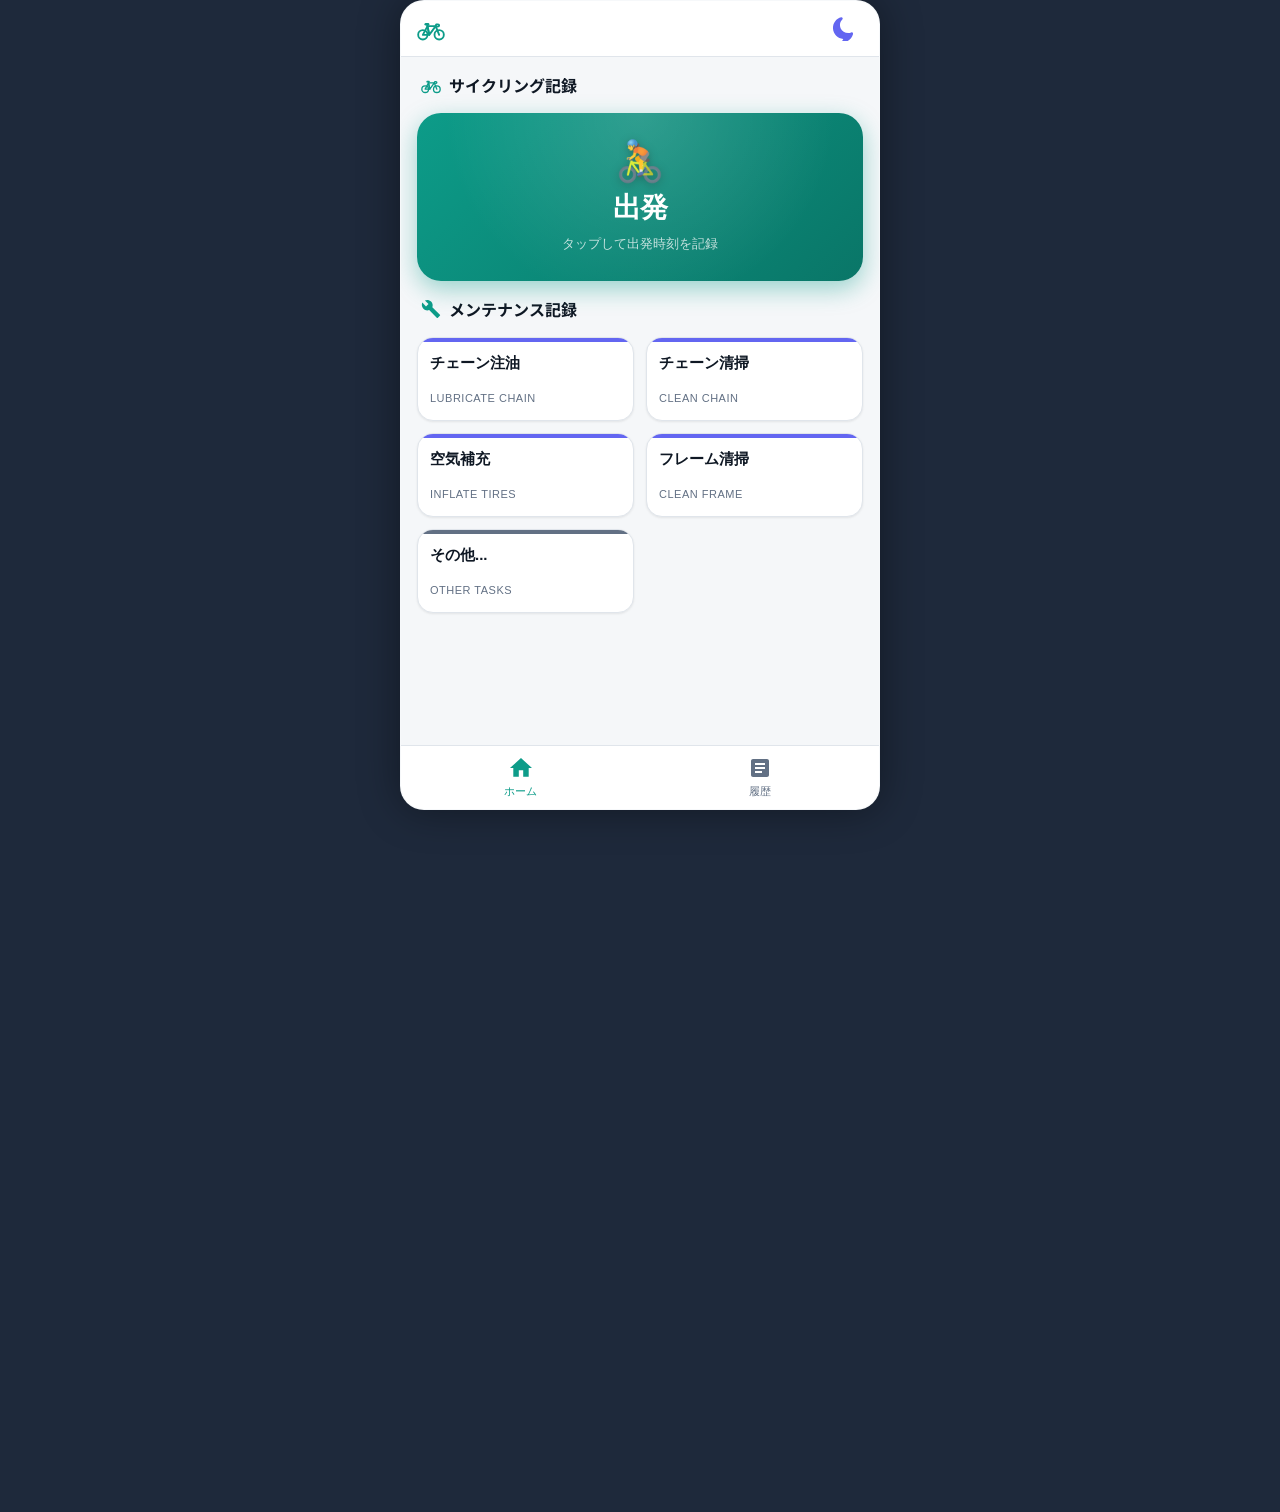
==== index.html @ c13eea79 "Add files via upload" ====
<!DOCTYPE html>
<html lang="ja">
<head>
  <meta charset="UTF-8">
  <meta name="viewport" content="width=device-width, initial-scale=1.0, maximum-scale=1.0, user-scalable=no, viewport-fit=cover">
  <title>CycleNote - 簡単自転車記録</title>
  
  <!-- SEO & PWA Meta Tags -->
  <meta name="description" content="3タップ以内で記録できるシンプルな自転車サイクリング＆メンテナンスログ">
  <meta name="theme-color" content="#0d9488">
  <meta name="apple-mobile-web-app-capable" content="yes">
  <meta name="apple-mobile-web-app-status-bar-style" content="default">
  <meta name="apple-mobile-web-app-title" content="CycleNote">
  
  <!-- Web App Manifest -->
  
  <link rel="apple-touch-icon" href="./icons/icon-192.png">
  
  <!-- Google Fonts: Outfit and Noto Sans JP -->
  <link rel="preconnect" href="https://fonts.googleapis.com">
  <link rel="preconnect" href="https://fonts.gstatic.com" crossorigin>
  <link href="https://fonts.googleapis.com/css2?family=Noto+Sans+JP:wght@400;500;700&family=Outfit:wght@400;600;700&display=swap" rel="stylesheet">
  
  <style>
/* CycleNote Design System - Material Design 3 Style Sheet */

/* ==================== GLOBAL VARIABLES & THEMES ==================== */
:root {
  /* Fonts */
  --font-family-sans: 'Outfit', 'Noto Sans JP', -apple-system, BlinkMacSystemFont, "Segoe UI", Roboto, Helvetica, Arial, sans-serif;
  
  /* Shared tokens */
  --border-radius-sm: 8px;
  --border-radius-md: 16px;
  --border-radius-lg: 24px;
  --border-radius-xl: 32px;
  --transition-fast: 0.15s cubic-bezier(0.4, 0, 0.2, 1);
  --transition-normal: 0.3s cubic-bezier(0.4, 0, 0.2, 1);
  --max-width: 480px;

  /* HSL Color Palette - Light Mode Default */
  --hue-teal: 172;
  --hue-neutral: 215;

  --bg-primary-hsl: var(--hue-neutral), 25%, 97%;
  --bg-secondary-hsl: var(--hue-neutral), 0%, 100%;
  --bg-card-hsl: var(--hue-neutral), 20%, 93%;
  
  --primary-hsl: var(--hue-teal), 85%, 33%;
  --primary-hover-hsl: var(--hue-teal), 85%, 28%;
  --primary-container-hsl: var(--hue-teal), 75%, 90%;
  --primary-container-text-hsl: var(--hue-teal), 90%, 18%;

  --text-primary-hsl: var(--hue-neutral), 40%, 10%;
  --text-muted-hsl: var(--hue-neutral), 15%, 45%;
  --border-hsl: var(--hue-neutral), 20%, 90%;
  
  --danger-hsl: 0, 75%, 55%;
  --danger-hover-hsl: 0, 75%, 45%;

  /* Derived Colors */
  --bg-primary: hsl(var(--bg-primary-hsl));
  --bg-secondary: hsl(var(--bg-secondary-hsl));
  --bg-card: hsl(var(--bg-card-hsl));
  --color-primary: hsl(var(--primary-hsl));
  --color-primary-hover: hsl(var(--primary-hover-hsl));
  --color-primary-container: hsl(var(--primary-container-hsl));
  --color-primary-container-text: hsl(var(--primary-container-text-hsl));
  --color-text: hsl(var(--text-primary-hsl));
  --color-text-muted: hsl(var(--text-muted-hsl));
  --color-border: hsl(var(--border-hsl));
  --color-danger: hsl(var(--danger-hsl));
  --color-danger-hover: hsl(var(--danger-hover-hsl));

  --shadow-sm: 0 1px 3px rgba(0,0,0,0.05), 0 1px 2px rgba(0,0,0,0.03);
  --shadow-md: 0 4px 12px rgba(0,0,0,0.06), 0 2px 4px rgba(0,0,0,0.04);
  --shadow-lg: 0 12px 24px -4px rgba(0,0,0,0.08), 0 4px 12px -2px rgba(0,0,0,0.04);
  --shadow-inner: inset 0 2px 4px rgba(0,0,0,0.03);

  /* Tab Height */
  --nav-height: 64px;
  --header-height: 56px;
}

/* Dark Theme Variables */
[data-theme="dark"] {
  --bg-primary-hsl: var(--hue-neutral), 24%, 10%;
  --bg-secondary-hsl: var(--hue-neutral), 22%, 14%;
  --bg-card-hsl: var(--hue-neutral), 20%, 18%;

  --primary-hsl: var(--hue-teal), 80%, 50%;
  --primary-hover-hsl: var(--hue-teal), 80%, 45%;
  --primary-container-hsl: var(--hue-teal), 80%, 15%;
  --primary-container-text-hsl: var(--hue-teal), 80%, 85%;

  --text-primary-hsl: var(--hue-neutral), 20%, 95%;
  --text-muted-hsl: var(--hue-neutral), 12%, 65%;
  --border-hsl: var(--hue-neutral), 18%, 24%;
  
  --danger-hsl: 0, 85%, 65%;
  --danger-hover-hsl: 0, 85%, 55%;

  --shadow-sm: 0 2px 4px rgba(0,0,0,0.2);
  --shadow-md: 0 8px 16px rgba(0,0,0,0.3);
  --shadow-lg: 0 16px 32px rgba(0,0,0,0.4);
}

/* ==================== RESET & BASE STYLE ==================== */
* {
  box-sizing: border-box;
  margin: 0;
  padding: 0;
  -webkit-tap-highlight-color: transparent;
  user-select: none;
}

body {
  font-family: var(--font-family-sans);
  background-color: #000000; /* Backdrop for desktop letterboxing */
  color: var(--color-text);
  overflow: hidden;
  height: 100vh;
  height: -webkit-fill-available;
  display: flex;
  justify-content: center;
  align-items: center;
}

/* App Container (Letterbox wrapper on desktop, full screen on mobile) */
.app-container {
  width: 100%;
  max-width: var(--max-width);
  height: 100vh;
  height: 100dvh;
  background-color: var(--bg-primary);
  display: flex;
  flex-direction: column;
  position: relative;
  box-shadow: 0 0 40px rgba(0,0,0,0.4);
  overflow: hidden;
}

/* ==================== HEADER ==================== */
.app-header {
  height: var(--header-height);
  padding: 0 16px;
  background-color: var(--bg-secondary);
  border-bottom: 1px solid var(--color-border);
  display: flex;
  justify-content: space-between;
  align-items: center;
  z-index: 10;
  position: sticky;
  top: 0;
  flex-shrink: 0;
}

.header-logo {
  display: flex;
  align-items: center;
  gap: 10px;
}

.header-logo-icon {
  color: var(--color-primary);
}

.header-title {
  font-size: 20px;
  font-weight: 700;
  letter-spacing: -0.5px;
  background: linear-gradient(135deg, var(--color-primary), hsl(var(--primary-hsl), 100%, 70%));
  -webkit-background-clip: text;
  -webkit-text-fill-color: transparent;
}

.header-action-btn {
  background: none;
  border: none;
  color: var(--color-text);
  width: 40px;
  height: 40px;
  border-radius: 50%;
  display: flex;
  align-items: center;
  justify-content: center;
  cursor: pointer;
  transition: var(--transition-fast);
}

.header-action-btn:hover {
  background-color: var(--color-border);
}

.header-action-btn:active {
  transform: scale(0.95);
}

/* Show/Hide Theme Icons depending on current dataset theme */
[data-theme="dark"] .moon-icon { display: none; }
[data-theme="light"] .sun-icon { display: none; }
[data-theme="dark"] .sun-icon { display: block; color: #fbbf24; }
[data-theme="light"] .moon-icon { display: block; color: #6366f1; }

/* ==================== MAIN CONTENT ==================== */
.app-main {
  flex: none;
  height: calc(100% - var(--header-height) - var(--nav-height));
  min-height: 0;
  overflow-y: scroll;
  -webkit-overflow-scrolling: touch;
  overscroll-behavior: contain;
  position: relative;
  padding-bottom: 24px;
}

/* Views switching */
.view {
  display: none;
  opacity: 0;
  transition: opacity var(--transition-normal);
  padding: 16px;
}

.view.active {
  display: block;
  opacity: 1;
}

/* Section block spacing */
.section-container {
  margin-bottom: 16px;
}

.mt-section {
  margin-top: 8px;
}

.section-title {
  font-size: 16px;
  font-weight: 700;
  margin-bottom: 16px;
  color: var(--color-text);
  display: flex;
  align-items: center;
  gap: 8px;
  padding-left: 4px;
}

.sec-icon {
  color: var(--color-primary);
}

/* ==================== DEPARTURE BUTTON ==================== */
.departure-btn {
  width: 100%;
  background: linear-gradient(135deg, hsl(var(--primary-hsl)) 0%, hsl(172, 85%, 25%) 100%);
  border: none;
  border-radius: var(--border-radius-lg);
  padding: 28px 24px;
  display: flex;
  flex-direction: column;
  align-items: center;
  justify-content: center;
  gap: 8px;
  cursor: pointer;
  transition: var(--transition-normal);
  box-shadow: 0 8px 24px hsla(var(--primary-hsl), 0.4);
  position: relative;
  overflow: hidden;
}

.departure-btn::after {
  content: '';
  position: absolute;
  inset: 0;
  background: radial-gradient(circle at 50% 0%, rgba(255,255,255,0.15) 0%, transparent 70%);
  pointer-events: none;
}

.departure-btn:hover {
  transform: translateY(-3px);
  box-shadow: 0 12px 32px hsla(var(--primary-hsl), 0.5);
}

.departure-btn:active {
  transform: translateY(1px) scale(0.98);
  box-shadow: 0 4px 12px hsla(var(--primary-hsl), 0.3);
}

.departure-btn-icon {
  font-size: 40px;
  line-height: 1;
  filter: drop-shadow(0 2px 4px rgba(0,0,0,0.3));
}

.departure-btn-label {
  font-size: 28px;
  font-weight: 700;
  color: #ffffff;
  letter-spacing: -0.5px;
}

.departure-btn-sub {
  font-size: 13px;
  color: rgba(255,255,255,0.75);
  font-weight: 500;
}

/* ==================== RIDE STATUS CARD ==================== */
.ride-status-card {
  background: linear-gradient(135deg, hsl(172, 80%, 18%) 0%, hsl(172, 80%, 12%) 100%);
  border: 1px solid hsl(172, 60%, 30%);
  border-radius: var(--border-radius-lg);
  padding: 20px 24px;
  margin-bottom: 16px;
  text-align: center;
  box-shadow: 0 4px 16px rgba(0,0,0,0.2);
}

[data-theme="light"] .ride-status-card {
  background: linear-gradient(135deg, hsl(172, 75%, 90%) 0%, hsl(172, 85%, 83%) 100%);
  border: 1px solid hsl(172, 60%, 70%);
}

.ride-status-label {
  font-size: 11px;
  font-weight: 700;
  text-transform: uppercase;
  letter-spacing: 1px;
  color: hsl(172, 80%, 65%);
  margin-bottom: 4px;
}

[data-theme="light"] .ride-status-label {
  color: hsl(172, 85%, 25%);
}

.ride-status-time {
  font-size: 42px;
  font-weight: 700;
  color: #ffffff;
  letter-spacing: -1px;
  font-variant-numeric: tabular-nums;
  line-height: 1.1;
}

[data-theme="light"] .ride-status-time {
  color: hsl(172, 85%, 15%);
}

.ride-elapsed {
  font-size: 13px;
  color: hsl(172, 60%, 65%);
  margin-top: 4px;
  font-weight: 500;
}

[data-theme="light"] .ride-elapsed {
  color: hsl(172, 60%, 35%);
}

/* ==================== RIDE ACTION GRID ==================== */
.ride-action-grid {
  display: grid;
  grid-template-columns: 1fr auto;
  gap: 12px;
}

/* 帰宅ボタン */
.return-btn {
  background: linear-gradient(135deg, hsl(172, 80%, 40%) 0%, hsl(172, 80%, 30%) 100%);
  border: none;
  border-radius: var(--border-radius-lg);
  padding: 20px 16px;
  display: flex;
  flex-direction: column;
  align-items: center;
  justify-content: center;
  gap: 6px;
  cursor: pointer;
  transition: var(--transition-normal);
  box-shadow: 0 6px 20px hsla(172, 80%, 40%, 0.4);
  position: relative;
  overflow: hidden;
}

.return-btn::after {
  content: '';
  position: absolute;
  inset: 0;
  background: radial-gradient(circle at 50% 0%, rgba(255,255,255,0.12) 0%, transparent 70%);
  pointer-events: none;
}

.return-btn:hover {
  transform: translateY(-2px);
  box-shadow: 0 10px 28px hsla(172, 80%, 40%, 0.5);
}

.return-btn:active {
  transform: translateY(1px) scale(0.97);
}

.return-btn-icon {
  font-size: 28px;
}

.return-btn-label {
  font-size: 20px;
  font-weight: 700;
  color: #ffffff;
}

.return-btn-sub {
  font-size: 11px;
  color: rgba(255,255,255,0.75);
  text-align: center;
}

/* キャンセルボタン */
.cancel-ride-btn {
  background-color: var(--bg-secondary);
  border: 1px solid var(--color-border);
  border-radius: var(--border-radius-lg);
  padding: 20px 16px;
  display: flex;
  flex-direction: column;
  align-items: center;
  justify-content: center;
  gap: 6px;
  cursor: pointer;
  transition: var(--transition-fast);
  min-width: 80px;
}

.cancel-ride-btn:hover {
  background-color: var(--color-border);
  border-color: var(--color-danger);
}

.cancel-ride-btn:active {
  transform: scale(0.97);
}

.cancel-btn-icon {
  font-size: 20px;
  color: var(--color-danger);
  font-weight: 700;
}

.cancel-btn-label {
  font-size: 12px;
  font-weight: 700;
  color: var(--color-text-muted);
}

/* ==================== FORM LABEL AUTO BADGE ==================== */
.form-label-auto {
  display: inline-block;
  background-color: var(--color-primary-container);
  color: var(--color-primary-container-text);
  font-size: 10px;
  font-weight: 700;
  padding: 1px 6px;
  border-radius: 6px;
  margin-left: 6px;
  vertical-align: middle;
  text-transform: uppercase;
  letter-spacing: 0.5px;
}

/* ==================== QUICK GRID ACTIONS ==================== */
.quick-grid {
  display: grid;
  grid-template-columns: repeat(2, 1fr);
  gap: 12px;
}

.quick-btn {
  background-color: var(--bg-secondary);
  border: 1px solid var(--color-border);
  border-radius: var(--border-radius-md);
  padding: 16px 12px;
  display: flex;
  flex-direction: column;
  align-items: flex-start;
  justify-content: space-between;
  text-align: left;
  min-height: 84px;
  cursor: pointer;
  transition: var(--transition-fast);
  box-shadow: var(--shadow-sm);
  position: relative;
  overflow: hidden;
}

.quick-btn::before {
  content: '';
  position: absolute;
  top: 0;
  left: 0;
  width: 100%;
  height: 4px;
  background-color: transparent;
  transition: var(--transition-fast);
}

.ride-btn::before {
  background-color: var(--color-primary);
}

.maint-btn::before {
  background-color: #6366f1; /* purple accent for maintenance */
}

/* Special button decoration for "Other..." */
.spec-other::before {
  background-color: var(--color-text-muted) !important;
}

.quick-btn:hover {
  transform: translateY(-2px);
  box-shadow: var(--shadow-md);
  border-color: var(--color-primary);
}

.quick-btn:active {
  transform: translateY(1px) scale(0.97);
  box-shadow: var(--shadow-sm);
}

.btn-main {
  font-size: 15px;
  font-weight: 700;
  color: var(--color-text);
  line-height: 1.2;
}

.btn-sub {
  font-size: 11px;
  color: var(--color-text-muted);
  margin-top: 4px;
  text-transform: uppercase;
  letter-spacing: 0.5px;
}

/* ==================== BOTTOM NAVIGATION ==================== */
.bottom-nav {
  height: var(--nav-height);
  background-color: var(--bg-secondary);
  border-top: 1px solid var(--color-border);
  display: flex;
  justify-content: space-around;
  align-items: center;
  position: absolute;
  right: 0;
  bottom: 0;
  left: 0;
  z-index: 10;
  padding-bottom: env(safe-area-inset-bottom);
}

.nav-item {
  background: none;
  border: none;
  color: var(--color-text-muted);
  display: flex;
  flex-direction: column;
  align-items: center;
  justify-content: center;
  gap: 4px;
  flex: 1;
  height: 100%;
  cursor: pointer;
  transition: var(--transition-fast);
}

.nav-item svg {
  width: 24px;
  height: 24px;
  transition: var(--transition-fast);
}

.nav-item span {
  font-size: 11px;
  font-weight: 500;
}

.nav-item.active {
  color: var(--color-primary);
}

.nav-item.active svg {
  transform: scale(1.1);
}

/* ==================== MODALS & BOTTOM SHEETS ==================== */
.modal-overlay {
  position: absolute;
  top: 0;
  left: 0;
  width: 100%;
  height: 100%;
  background-color: rgba(0,0,0,0.5);
  backdrop-filter: blur(8px);
  -webkit-backdrop-filter: blur(8px);
  z-index: 100;
  display: flex;
  align-items: flex-end; /* Bottom sheet layout default */
  justify-content: center;
  opacity: 0;
  pointer-events: none;
  transition: opacity var(--transition-normal);
}

.modal-overlay.active {
  opacity: 1;
  pointer-events: auto;
}

.modal-sheet {
  width: 100%;
  background-color: var(--bg-secondary);
  border-radius: var(--border-radius-lg) var(--border-radius-lg) 0 0;
  padding: 20px;
  max-height: 85%;
  display: flex;
  flex-direction: column;
  transform: translateY(100%);
  transition: transform var(--transition-normal) cubic-bezier(0.16, 1, 0.3, 1);
  box-shadow: var(--shadow-lg);
}

.modal-overlay.active .modal-sheet {
  transform: translateY(0);
}

.modal-header {
  display: flex;
  justify-content: space-between;
  align-items: center;
  margin-bottom: 20px;
  flex-shrink: 0;
}

.modal-title {
  font-size: 18px;
  font-weight: 700;
}

.modal-close {
  background: var(--bg-card);
  border: none;
  color: var(--color-text);
  width: 32px;
  height: 32px;
  border-radius: 50%;
  font-size: 20px;
  line-height: 1;
  display: flex;
  align-items: center;
  justify-content: center;
  cursor: pointer;
  transition: var(--transition-fast);
}

.modal-close:hover {
  background-color: var(--color-border);
}

.modal-body {
  overflow-y: auto;
  flex: 1;
  padding-bottom: 12px;
}

.modal-footer {
  margin-top: 16px;
  display: flex;
  gap: 12px;
  justify-content: flex-end;
  flex-shrink: 0;
  padding-bottom: env(safe-area-inset-bottom);
}

/* ==================== FORM ELEMENTS ==================== */
.form-group {
  margin-bottom: 16px;
}

.form-row {
  display: flex;
  gap: 12px;
}

.col-6 { flex: 0 0 calc(50% - 6px); }
.col-12 { flex: 0 0 100%; }

.form-label {
  display: block;
  font-size: 13px;
  font-weight: 700;
  color: var(--color-text-muted);
  margin-bottom: 6px;
}

.form-input {
  width: 100%;
  background-color: var(--bg-primary);
  border: 1px solid var(--color-border);
  border-radius: var(--border-radius-md);
  padding: 12px 16px;
  font-family: var(--font-family-sans);
  font-size: 15px;
  color: var(--color-text);
  outline: none;
  transition: var(--transition-fast);
  box-shadow: var(--shadow-inner);
  user-select: text;
}

.form-input:focus {
  border-color: var(--color-primary);
  box-shadow: 0 0 0 2px hsl(var(--primary-hsl), 85%, 85%);
}

.form-textarea {
  min-height: 80px;
  resize: none;
}

/* Time Input Fields Container */
.time-input-container {
  display: flex;
  align-items: center;
  background-color: var(--bg-primary);
  border: 1px solid var(--color-border);
  border-radius: var(--border-radius-md);
  padding: 2px 8px;
  box-shadow: var(--shadow-inner);
}

.time-input-container:focus-within {
  border-color: var(--color-primary);
  box-shadow: 0 0 0 2px hsl(var(--primary-hsl), 85%, 85%);
}

.time-part {
  border: none !important;
  background: none !important;
  box-shadow: none !important;
  text-align: center;
  padding: 8px 0;
  width: 100%;
}

.time-part::placeholder {
  font-size: 13px;
}

.time-sep {
  padding: 0 4px;
  font-weight: 700;
  color: var(--color-text-muted);
}

/* Buttons formatting */
button.btn-primary,
button.btn-secondary,
button.btn-danger {
  padding: 12px 20px;
  font-family: var(--font-family-sans);
  font-size: 15px;
  font-weight: 700;
  border-radius: var(--border-radius-md);
  border: none;
  cursor: pointer;
  transition: var(--transition-fast);
}

.btn-primary {
  background-color: var(--color-primary);
  color: #ffffff;
}
.btn-primary:hover {
  background-color: var(--color-primary-hover);
}
.btn-primary:active {
  transform: scale(0.97);
}

.btn-secondary {
  background-color: var(--bg-card);
  color: var(--color-text);
  border: 1px solid var(--color-border) !important;
}
.btn-secondary:hover {
  background-color: var(--color-border);
}
.btn-secondary:active {
  transform: scale(0.97);
}

.btn-danger {
  background-color: var(--color-danger);
  color: #ffffff;
}
.btn-danger:hover {
  background-color: var(--color-danger-hover);
}
.btn-danger:active {
  transform: scale(0.97);
}

.btn-sm {
  padding: 8px 16px !important;
  font-size: 13px !important;
  border-radius: var(--border-radius-sm) !important;
}

/* ==================== DESTINATION RADIO + PICKER ==================== */
.dest-radio-group {
  display: flex;
  flex-wrap: wrap;
  gap: 8px;
  margin-bottom: 10px;
}

.dest-radio-item {
  display: flex;
  align-items: center;
  cursor: pointer;
}

.dest-radio-item input[type="radio"] {
  display: none; /* hide native radio */
}

.dest-radio-label {
  padding: 7px 14px;
  background-color: var(--bg-primary);
  border: 1.5px solid var(--color-border);
  border-radius: 20px;
  font-size: 14px;
  font-weight: 600;
  color: var(--color-text-muted);
  cursor: pointer;
  transition: var(--transition-fast);
  white-space: nowrap;
  user-select: none;
}

.dest-radio-item input[type="radio"]:checked + .dest-radio-label {
  background-color: var(--color-primary);
  border-color: var(--color-primary);
  color: #ffffff;
  box-shadow: 0 2px 8px hsla(var(--primary-hsl), 0.35);
}

.dest-radio-label:hover {
  border-color: var(--color-primary);
  color: var(--color-primary);
}

.dest-custom-row {
  display: flex;
  gap: 8px;
  align-items: center;
}

.dest-custom-input {
  flex: 1;
}

.btn-picker-open {
  flex-shrink: 0;
  width: 48px;
  height: 48px;
  background-color: var(--bg-card);
  border: 1.5px solid var(--color-border);
  border-radius: var(--border-radius-md);
  font-size: 20px;
  font-weight: 700;
  color: var(--color-primary);
  cursor: pointer;
  transition: var(--transition-fast);
  display: flex;
  align-items: center;
  justify-content: center;
  letter-spacing: 1px;
}

.btn-picker-open:hover {
  background-color: var(--color-primary-container);
  border-color: var(--color-primary);
}

.btn-picker-open:active {
  transform: scale(0.95);
}

/* ==================== DRUM-ROLL PICKER ==================== */
.picker-overlay {
  align-items: flex-end;
}

.picker-sheet {
  padding-bottom: 0;
}

.picker-body {
  padding: 0 0 8px;
}

.picker-wheel-wrapper {
  position: relative;
  height: 220px;
  overflow: hidden;
}

.picker-fade {
  position: absolute;
  left: 0;
  right: 0;
  height: 70px;
  z-index: 2;
  pointer-events: none;
}

.picker-fade-top {
  top: 0;
  background: linear-gradient(to bottom, var(--bg-secondary) 10%, transparent 100%);
}

.picker-fade-bottom {
  bottom: 0;
  background: linear-gradient(to top, var(--bg-secondary) 10%, transparent 100%);
}

.picker-selection-band {
  position: absolute;
  top: 50%;
  left: 0;
  right: 0;
  height: 44px;
  transform: translateY(-50%);
  background-color: var(--color-primary-container);
  border-top: 1.5px solid var(--color-primary);
  border-bottom: 1.5px solid var(--color-primary);
  border-radius: 4px;
  z-index: 1;
  pointer-events: none;
}

.picker-drum {
  height: 100%;
  overflow-y: scroll;
  scroll-snap-type: y mandatory;
  -webkit-overflow-scrolling: touch;
  scrollbar-width: none;
  -ms-overflow-style: none;
  padding: 88px 0; /* (220 - 44) / 2 = 88 */
}

.picker-drum::-webkit-scrollbar {
  display: none;
}

.picker-item {
  height: 44px;
  display: flex;
  align-items: center;
  justify-content: center;
  scroll-snap-align: center;
  font-size: 17px;
  font-weight: 600;
  color: var(--color-text-muted);
  cursor: pointer;
  transition: color var(--transition-fast), transform var(--transition-fast);
  user-select: none;
}

.picker-item.picker-item-selected {
  color: var(--color-primary-container-text);
  font-size: 19px;
}

/* ==================== SELECTION LISTS ==================== */
.list-selection-body {
  padding: 8px 0;
}

.selection-list {
  display: flex;
  flex-direction: column;
  gap: 8px;
}

.select-item-btn,
.select-maint-item-btn {
  width: 100%;
  padding: 14px 16px;
  background-color: var(--bg-primary);
  border: 1px solid var(--color-border);
  border-radius: var(--border-radius-md);
  font-family: var(--font-family-sans);
  font-size: 15px;
  font-weight: 500;
  color: var(--color-text);
  text-align: left;
  cursor: pointer;
  transition: var(--transition-fast);
}

.select-item-btn:hover,
.select-maint-item-btn:hover {
  border-color: var(--color-primary);
  background-color: var(--color-primary-container);
  color: var(--color-primary-container-text);
}

.select-item-btn:active,
.select-maint-item-btn:active {
  transform: scale(0.98);
}

.selection-custom-input-group {
  display: flex;
  gap: 8px;
  margin-top: 8px;
  padding: 8px 0;
}

/* ==================== ACCORDION CATEGORIES ==================== */
.accordion-container {
  display: flex;
  flex-direction: column;
  gap: 12px;
}

.accordion-group {
  border: 1px solid var(--color-border);
  border-radius: var(--border-radius-md);
  overflow: hidden;
  background-color: var(--bg-secondary);
}

.accordion-header {
  padding: 14px 16px;
  font-weight: 700;
  font-size: 14px;
  display: flex;
  justify-content: space-between;
  align-items: center;
  cursor: pointer;
  background-color: var(--bg-card);
  transition: var(--transition-fast);
}

.accordion-header:hover {
  background-color: var(--color-border);
}

.chevron-icon {
  transition: transform var(--transition-fast);
  color: var(--color-text-muted);
}

.accordion-group.active .chevron-icon {
  transform: rotate(180deg);
}

.accordion-content {
  display: none;
  padding: 12px;
  flex-direction: column;
  gap: 8px;
  background-color: var(--bg-secondary);
  border-top: 1px solid var(--color-border);
}

.accordion-group.active .accordion-content {
  display: flex;
}

/* ==================== HISTORY LIST ==================== */
.history-header {
  display: flex;
  justify-content: space-between;
  align-items: center;
  margin-bottom: 12px;
}

.history-header-actions {
  display: flex;
  align-items: center;
  gap: 6px;
}

.history-data-btn {
  background: var(--bg-card);
  border: 1px solid var(--color-border);
  color: var(--color-text-muted);
  width: 32px;
  height: 32px;
  border-radius: 50%;
  display: flex;
  align-items: center;
  justify-content: center;
  cursor: pointer;
  transition: var(--transition-fast);
}

.history-data-btn:hover {
  border-color: var(--color-primary);
  color: var(--color-primary);
}

.history-data-btn svg {
  width: 16px;
  height: 16px;
}

.history-tabs {
  display: flex;
  gap: 8px;
  margin-bottom: 16px;
  background-color: var(--bg-card);
  border: 1px solid var(--color-border);
  border-radius: var(--border-radius-md);
  padding: 4px;
}

.history-tab {
  flex: 1;
  background: none;
  border: none;
  border-radius: calc(var(--border-radius-md) - 4px);
  padding: 10px 8px;
  display: flex;
  align-items: center;
  justify-content: center;
  gap: 6px;
  font-family: var(--font-family-sans);
  font-size: 13px;
  font-weight: 600;
  color: var(--color-text-muted);
  cursor: pointer;
  transition: var(--transition-fast);
}

.history-tab svg {
  width: 18px;
  height: 18px;
  flex-shrink: 0;
}

.history-tab.active {
  background-color: var(--bg-secondary);
  color: var(--color-primary);
  box-shadow: var(--shadow-sm);
}

.history-tab:not(.active):hover {
  color: var(--color-text);
}

.history-stats {
  font-size: 13px;
  font-weight: 700;
  color: var(--color-primary);
  background-color: var(--color-primary-container);
  padding: 4px 10px;
  border-radius: 12px;
}

.history-list {
  display: flex;
  flex-direction: column;
  gap: 12px;
}

/* Date grouping headers */
.history-date-group {
  margin-top: 8px;
}

.history-date-title {
  font-size: 12px;
  font-weight: 700;
  color: var(--color-text-muted);
  padding: 4px 8px;
  letter-spacing: 0.5px;
  text-transform: uppercase;
}

.history-card {
  background-color: var(--bg-secondary);
  border: 1px solid var(--color-border);
  border-radius: var(--border-radius-md);
  padding: 16px;
  display: flex;
  align-items: flex-start;
  gap: 12px;
  cursor: pointer;
  transition: var(--transition-fast);
  box-shadow: var(--shadow-sm);
}

.history-card:hover {
  border-color: var(--color-primary);
  transform: translateY(-1px);
  box-shadow: var(--shadow-md);
}

.history-card:active {
  transform: translateY(0);
}

.card-icon-container {
  width: 40px;
  height: 40px;
  border-radius: 50%;
  display: flex;
  align-items: center;
  justify-content: center;
  flex-shrink: 0;
}

.card-icon-cycling {
  background-color: var(--color-primary-container);
  color: var(--color-primary-container-text);
}

.card-icon-maint {
  background-color: #e0e7ff; /* light indigo */
  color: #4338ca; /* dark indigo */
}

[data-theme="dark"] .card-icon-maint {
  background-color: #312e81;
  color: #c7d2fe;
}

.card-details {
  flex: 1;
  min-width: 0; /* allows text truncation */
}

.card-title-row {
  display: flex;
  justify-content: space-between;
  align-items: center;
  gap: 8px;
}

.card-title {
  font-size: 15px;
  font-weight: 700;
  color: var(--color-text);
  white-space: nowrap;
  overflow: hidden;
  text-overflow: ellipsis;
}

.card-meta {
  font-size: 12px;
  color: var(--color-text-muted);
  margin-top: 4px;
  display: flex;
  align-items: center;
  gap: 12px;
}

.card-memo-preview {
  font-size: 13px;
  color: var(--color-text-muted);
  margin-top: 8px;
  white-space: nowrap;
  overflow: hidden;
  text-overflow: ellipsis;
  padding-left: 2px;
  border-left: 2px solid var(--color-border);
}

/* Empty State Styling */
.empty-state {
  display: flex;
  flex-direction: column;
  align-items: center;
  justify-content: center;
  text-align: center;
  padding: 48px 16px;
  color: var(--color-text-muted);
}

.empty-icon {
  font-size: 48px;
  margin-bottom: 16px;
  filter: grayscale(0.2);
}

.empty-state p {
  font-size: 14px;
  line-height: 1.6;
}

/* ==================== DETAIL DIALOG INFO ==================== */
.detail-item {
  margin-bottom: 16px;
}

.detail-label {
  font-size: 12px;
  font-weight: 700;
  color: var(--color-text-muted);
  text-transform: uppercase;
  margin-bottom: 4px;
}

.detail-value {
  font-size: 16px;
  color: var(--color-text);
  font-weight: 500;
}

.detail-value-highlight {
  font-size: 20px;
  font-weight: 700;
  color: var(--color-primary);
}

.detail-memo {
  background-color: var(--bg-primary);
  border: 1px solid var(--color-border);
  border-radius: var(--border-radius-md);
  padding: 12px 16px;
  font-size: 14px;
  line-height: 1.6;
  white-space: pre-wrap;
}

.detail-actions {
  display: flex;
  justify-content: space-between;
  width: 100%;
}

.detail-actions > div {
  display: flex;
  gap: 12px;
}

/* ==================== SCROLLBARS & HELPER UTILITIES ==================== */
.scrollable-y {
  overflow-y: auto;
}

.mt-2 { margin-top: 8px; }
.p-0 { padding: 0; }

/* Custom nice thin scrollbar for modern browsers */
.modal-body::-webkit-scrollbar,
.app-main::-webkit-scrollbar {
  width: 6px;
}

.modal-body::-webkit-scrollbar-track,
.app-main::-webkit-scrollbar-track {
  background: transparent;
}

.modal-body::-webkit-scrollbar-thumb,
.app-main::-webkit-scrollbar-thumb {
  background-color: var(--color-border);
  border-radius: 3px;
}

/* ==================== MEDIA QUERIES FOR DESKTOP ==================== */
@media (min-width: 480px) {
  body {
    background-color: #1e293b; /* nice dark slate backdrop on desktop */
  }

  .app-container {
    height: 90vh;
    border-radius: var(--border-radius-lg);
    border: 1px solid rgba(255,255,255,0.08);
  }

  .modal-overlay {
    position: absolute;
    align-items: center; /* Center sheets on desktop */
    padding: 24px;
  }

  .modal-sheet {
    border-radius: var(--border-radius-lg);
    max-width: 400px;
  }

  .modal-overlay.active .modal-sheet {
    transform: translateY(0);
  }
  
  .full-height-mobile {
    max-height: 80% !important;
  }
}

</style>
</head>
<body>
  <!-- App Container -->
  <div class="app-container">
    
    <!-- Top Header -->
    <header class="app-header">
      <div class="header-logo">
        <svg class="header-logo-icon" viewBox="0 0 24 24" width="28" height="28" fill="none" stroke="currentColor" stroke-width="1.6" stroke-linecap="round" stroke-linejoin="round">
          <circle cx="5" cy="17" r="4" />
          <circle cx="19" cy="17" r="4" />
          <polygon points="5,17 10.5,17 9,9.5" />
          <polygon points="9,9.5 16,9.5 10.5,17" />
          <line x1="9" y1="9.5" x2="8.7" y2="8.0" />
          <line x1="7.5" y1="8.0" x2="9.5" y2="8.0" stroke-width="2.2" />
          <line x1="16" y1="9.5" x2="19" y2="17" />
          <path d="M 16 9.5 L 16.5 8.0 L 18.0 8.0 M 18.0 8.0 Q 19.0 8.0 19.0 9.0 Q 19.0 10.0 17.5 10.0" />
        </svg>
        <span class="header-title">CycleNote</span>
      </div>
      <button id="theme-toggle-btn" class="header-action-btn" aria-label="テーマ切替">
        <!-- Sun Icon (shown in dark mode) -->
        <svg class="sun-icon" viewBox="0 0 24 24" width="24" height="24">
          <path fill="currentColor" d="M12 7c-2.76 0-5 2.24-5 5s2.24 5 5 5 5-2.24 5-5-2.24-5-5-5zM2 13h2c.55 0 1-.45 1-1s-.45-1-1-1H2c-.55 0-1 .45-1 1s.45 1 1 1zm18 0h2c.55 0 1-.45 1-1s-.45-1-1-1h-2c-.55 0-1 .45-1 1s.45 1 1 1zM11 2v2c0 .55.45 1 1 1s1-.45 1-1V2c0-.55-.45-1-1-1s-1 .45-1 1zm0 18v2c0 .55.45 1 1 1s1-.45 1-1v-2c0-.55-.45-1-1-1s-1 .45-1 1zM5.99 4.58c-.39-.39-1.03-.39-1.41 0s-.39 1.03 0 1.41l1.06 1.06c.39.39 1.03.39 1.41 0s.39-1.03 0-1.41L5.99 4.58zm12.37 12.37c-.39-.39-1.02-.39-1.41 0s-.39 1.03 0 1.41l1.06 1.06c.39.39 1.03.39 1.41 0s.39-1.03 0-1.41l-1.06-1.06zm1.06-12.37c-.39-.39-1.03-.39-1.41 0l-1.06 1.06c-.39.39-.39 1.03 0 1.41s1.03.39 1.41 0l1.06-1.06c.39-.38.39-1.02 0-1.41zm-12.37 12.37c-.39-.39-1.03-.39-1.41 0l-1.06 1.06c-.39.39-.39 1.03 0 1.41s1.03.39 1.41 0l1.06-1.06c.39-.38.39-1.02 0-1.41z"/>
        </svg>
        <!-- Moon Icon (shown in light mode) -->
        <svg class="moon-icon" viewBox="0 0 24 24" width="24" height="24">
          <path fill="currentColor" d="M12.3 22h-.1c-5.4-.4-9.8-4.8-10.2-10.2-.4-5.4 3-10.3 8.2-11.6.6-.1 1.2.2 1.4.7.2.5.1 1.1-.3 1.5-2.3 2.3-3 5.8-1.7 8.8 1.3 3 4.3 4.9 7.6 4.9 1 0 2-.2 3-.7.5-.2 1.1-.1 1.5.3.4.4.5 1 .3 1.5-1.4 5.2-6.3 8.6-11.7 8.2z"/>
        </svg>
      </button>
    </header>

    <!-- Main Scrollable Content -->
    <main class="app-main">
      
      <!-- Home Tab View -->
      <section id="view-home" class="view active">

        <!-- ===== IDLE STATE: 出発ボタン ===== -->
        <div id="cycling-idle-section" class="section-container">
          <h2 class="section-title">
            <svg class="sec-icon" viewBox="0 0 24 24" width="20" height="20" fill="none" stroke="currentColor" stroke-width="1.6" stroke-linecap="round" stroke-linejoin="round">
              <circle cx="5" cy="17" r="4" />
              <circle cx="19" cy="17" r="4" />
              <polygon points="5,17 10.5,17 9,9.5" />
              <polygon points="9,9.5 16,9.5 10.5,17" />
              <line x1="9" y1="9.5" x2="8.7" y2="8.0" />
              <line x1="7.5" y1="8.0" x2="9.5" y2="8.0" stroke-width="2.2" />
              <line x1="16" y1="9.5" x2="19" y2="17" />
              <path d="M 16 9.5 L 16.5 8.0 L 18.0 8.0 M 18.0 8.0 Q 19.0 8.0 19.0 9.0 Q 19.0 10.0 17.5 10.0" />
            </svg>
            サイクリング記録
          </h2>
          <button id="btn-departure" class="departure-btn">
            <span class="departure-btn-icon">🚴</span>
            <span class="departure-btn-label">出発</span>
            <span class="departure-btn-sub">タップして出発時刻を記録</span>
          </button>
        </div>

        <!-- ===== RIDING STATE: 帰宅 / キャンセル ===== -->
        <div id="cycling-riding-section" class="section-container" style="display:none;">
          <h2 class="section-title">
            <svg class="sec-icon" viewBox="0 0 24 24" width="20" height="20" fill="none" stroke="currentColor" stroke-width="1.6" stroke-linecap="round" stroke-linejoin="round">
              <circle cx="5" cy="17" r="4" />
              <circle cx="19" cy="17" r="4" />
              <polygon points="5,17 10.5,17 9,9.5" />
              <polygon points="9,9.5 16,9.5 10.5,17" />
              <line x1="9" y1="9.5" x2="8.7" y2="8.0" />
              <line x1="7.5" y1="8.0" x2="9.5" y2="8.0" stroke-width="2.2" />
              <line x1="16" y1="9.5" x2="19" y2="17" />
              <path d="M 16 9.5 L 16.5 8.0 L 18.0 8.0 M 18.0 8.0 Q 19.0 8.0 19.0 9.0 Q 19.0 10.0 17.5 10.0" />
            </svg>
            ライド中 🏃
          </h2>
          <!-- Departure time banner -->
          <div class="ride-status-card">
            <div class="ride-status-label">出発時刻</div>
            <div class="ride-status-time" id="ride-departure-display">--:--</div>
            <div class="ride-elapsed" id="ride-elapsed-display">経過時間を計算中...</div>
          </div>
          <!-- Return / Cancel -->
          <div class="ride-action-grid">
            <button id="btn-return" class="return-btn">
              <span class="return-btn-icon">🏠</span>
              <span class="return-btn-label">帰宅</span>
              <span class="return-btn-sub">時間を自動計算して記録</span>
            </button>
            <button id="btn-cancel-ride" class="cancel-ride-btn">
              <span class="cancel-btn-icon">✕</span>
              <span class="cancel-btn-label">キャンセル</span>
            </button>
          </div>
        </div>

        <!-- Maintenance Quick Actions -->
        <div class="section-container mt-section">
          <h2 class="section-title">
            <svg class="sec-icon" viewBox="0 0 24 24" width="20" height="20">
              <path fill="currentColor" d="M22.7 19l-9.1-9.1c.9-2.3.4-5-1.5-6.9-2-2-5-2.4-7.4-1.3L9 6 6 9 1.6 4.3C.5 6.7.9 9.8 2.9 11.8c1.9 1.9 4.6 2.4 6.9 1.5l9.1 9.1c.4.4 1 .4 1.4 0l2.3-2.3c.5-.4.5-1.1.1-1.6z"/>
            </svg>
            メンテナンス記録
          </h2>
          <div class="quick-grid">
            <button class="quick-btn maint-btn" data-task="チェーン注油">
              <span class="btn-main">チェーン注油</span>
              <span class="btn-sub">Lubricate Chain</span>
            </button>
            <button class="quick-btn maint-btn" data-task="チェーン清掃">
              <span class="btn-main">チェーン清掃</span>
              <span class="btn-sub">Clean Chain</span>
            </button>
            <button class="quick-btn maint-btn" data-task="空気補充">
              <span class="btn-main">空気補充</span>
              <span class="btn-sub">Inflate Tires</span>
            </button>
            <button class="quick-btn maint-btn" data-task="フレーム清掃">
              <span class="btn-main">フレーム清掃</span>
              <span class="btn-sub">Clean Frame</span>
            </button>
            <button class="quick-btn maint-btn spec-other" id="btn-maint-other">
              <span class="btn-main">その他...</span>
              <span class="btn-sub">Other Tasks</span>
            </button>
          </div>
        </div>
      </section>

      <!-- History Tab View -->
      <section id="view-history" class="view">
        <div class="section-container">
          <div class="history-header">
            <h2 class="section-title">
              <svg class="sec-icon" viewBox="0 0 24 24" width="20" height="20">
                <path fill="currentColor" d="M13 3c-4.97 0-9 4.03-9 9H1l3.89 3.89.07.14L9 12H6c0-3.87 3.13-7 7-7s7 3.13 7 7-3.13 7-7 7c-1.93 0-3.68-.79-4.94-2.06l-1.42 1.42C8.27 19.99 10.51 21 13 21c4.97 0 9-4.03 9-9s-4.03-9-9-9zm-1 5v5l4.28 2.54.72-1.21-3.5-2.08V8H12z"/>
              </svg>
              ログ履歴
            </h2>
            <div class="history-header-actions">
              <button type="button" id="btn-export-data" class="history-data-btn" aria-label="データをエクスポート" title="バックアップを保存">
                <svg viewBox="0 0 24 24" fill="none" stroke="currentColor" stroke-width="2" stroke-linecap="round" stroke-linejoin="round"><path d="M21 15v4a2 2 0 0 1-2 2H5a2 2 0 0 1-2-2v-4"/><polyline points="7 10 12 15 17 10"/><line x1="12" y1="15" x2="12" y2="3"/></svg>
              </button>
              <button type="button" id="btn-import-data" class="history-data-btn" aria-label="データをインポート" title="バックアップから復元">
                <svg viewBox="0 0 24 24" fill="none" stroke="currentColor" stroke-width="2" stroke-linecap="round" stroke-linejoin="round"><path d="M21 15v4a2 2 0 0 1-2 2H5a2 2 0 0 1-2-2v-4"/><polyline points="17 8 12 3 7 8"/><line x1="12" y1="3" x2="12" y2="15"/></svg>
              </button>
              <input type="file" id="import-file-input" accept=".json,application/json" hidden>
              <div class="history-stats" id="history-counter">0件</div>
            </div>
          </div>

          <div class="history-tabs" role="tablist" aria-label="履歴の種類">
            <button type="button" class="history-tab active" data-filter="cycling" role="tab" aria-selected="true">
              <svg viewBox="0 0 24 24" fill="none" stroke="currentColor" stroke-width="1.6" stroke-linecap="round" stroke-linejoin="round">
                <circle cx="5" cy="17" r="4"/><circle cx="19" cy="17" r="4"/>
                <polygon points="5,17 10.5,17 9,9.5"/><polygon points="9,9.5 16,9.5 10.5,17"/>
              </svg>
              <span>サイクリング</span>
            </button>
            <button type="button" class="history-tab" data-filter="maintenance" role="tab" aria-selected="false">
              <svg viewBox="0 0 24 24"><path fill="currentColor" d="M22.7 19l-9.1-9.1c.9-2.3.4-5-1.5-6.9-2-2-5-2.4-7.4-1.3L9 6 6 9 1.6 4.3C.5 6.7.9 9.8 2.9 11.8c1.9 1.9 4.6 2.4 6.9 1.5l9.1 9.1c.4.4 1 .4 1.4 0l2.3-2.3c.5-.4.5-1.1.1-1.6z"/></svg>
              <span>メンテナンス</span>
            </button>
          </div>
          
          <!-- History List container -->
          <div id="history-list" class="history-list">
            <!-- Dynamically populated via JS -->
            <div class="empty-state">
              <div class="empty-icon">🚴</div>
              <p>記録がまだありません。<br>ホームからサイクリングやメンテナンスを記録しましょう！</p>
            </div>
          </div>
        </div>
      </section>
    </main>

    <!-- Bottom Navigation Bar -->
    <nav class="bottom-nav">
      <button id="nav-home" class="nav-item active">
        <svg viewBox="0 0 24 24" width="24" height="24">
          <path fill="currentColor" d="M10 20v-6h4v6h5v-8h3L12 3 2 12h3v8z"/>
        </svg>
        <span>ホーム</span>
      </button>
      <button id="nav-history" class="nav-item">
        <svg viewBox="0 0 24 24" width="24" height="24">
          <path fill="currentColor" d="M19 3H5c-1.1 0-2 .9-2 2v14c0 1.1.9 2 2 2h14c1.1 0 2-.9 2-2V5c0-1.1-.9-2-2-2zm-5 14H7v-2h7v2zm3-4H7v-2h10v2zm0-4H7V7h10v2z"/>
        </svg>
        <span>履歴</span>
      </button>
    </nav>
  </div>

  <!-- ==================== MODALS & SHEETS ==================== -->

  <!-- Cycling Form Modal Sheet -->
  <div id="modal-cycling" class="modal-overlay">
    <div class="modal-sheet">
      <div class="modal-header">
        <h3 class="modal-title">サイクリング記録</h3>
        <button class="modal-close" data-close-target="modal-cycling" aria-label="閉じる">&times;</button>
      </div>
      <form id="form-cycling" class="modal-body">
        <input type="hidden" id="cycling-id">
        
        <div class="form-group">
          <label for="cycling-date" class="form-label">日付</label>
          <input type="date" id="cycling-date" class="form-input" required>
        </div>

        <div class="form-group">
          <label class="form-label">行き先</label>
          <!-- Preset radio buttons -->
          <div class="dest-radio-group" id="dest-radio-group">
            <label class="dest-radio-item">
              <input type="radio" name="cycling-dest-radio" value="権現ダム">
              <span class="dest-radio-label">権現ダム</span>
            </label>
            <label class="dest-radio-item">
              <input type="radio" name="cycling-dest-radio" value="向島公園">
              <span class="dest-radio-label">向島公園</span>
            </label>
            <label class="dest-radio-item">
              <input type="radio" name="cycling-dest-radio" value="大蔵海岸">
              <span class="dest-radio-label">大蔵海岸</span>
            </label>
            <label class="dest-radio-item">
              <input type="radio" name="cycling-dest-radio" value="明石海峡大橋">
              <span class="dest-radio-label">明石海峡大橋</span>
            </label>
            <label class="dest-radio-item">
              <input type="radio" name="cycling-dest-radio" value="舞子公園">
              <span class="dest-radio-label">舞子公園</span>
            </label>
          </div>
          <!-- Free text input + picker button -->
          <div class="dest-custom-row">
            <input type="text" id="cycling-dest" class="form-input dest-custom-input" placeholder="または自由入力..." required>
            
          </div>
        </div>

        <div class="form-row">
          <div class="form-group col-6">
            <label for="cycling-dist" class="form-label">距離 (km)</label>
            <input type="number" id="cycling-dist" class="form-input" placeholder="例: 25.5" step="any" min="0" inputmode="decimal">
          </div>
          <div class="form-group col-6">
            <label class="form-label">全体時間 <span class="form-label-auto">自動計算</span></label>
            <div class="time-input-container">
              <input type="number" id="cycling-total-h" class="form-input time-part" placeholder="時間" min="0">
              <span class="time-sep">:</span>
              <input type="number" id="cycling-total-m" class="form-input time-part" placeholder="分" min="0" max="59">
            </div>
          </div>
        </div>

        <div class="form-row">
          <div class="form-group col-12">
            <label for="cycling-ride-time" class="form-label">走行時間 (hh:mm)</label>
            <div class="time-input-container">
              <input type="number" id="cycling-ride-h" class="form-input time-part" placeholder="時間" min="0">
              <span class="time-sep">:</span>
              <input type="number" id="cycling-ride-m" class="form-input time-part" placeholder="分" min="0" max="59">
            </div>
          </div>
        </div>

        <div class="form-group">
          <label for="cycling-memo" class="form-label">メモ</label>
          <textarea id="cycling-memo" class="form-input form-textarea" placeholder="路面状況、向かい風、コンディションなど..."></textarea>
        </div>

        <div class="modal-footer">
          <button type="button" class="btn-secondary" data-close-target="modal-cycling">キャンセル</button>
          <button type="submit" class="btn-primary">保存する</button>
        </div>
      </form>
    </div>
  </div>

  <!-- Maintenance Form Modal Sheet -->
  <div id="modal-maintenance" class="modal-overlay">
    <div class="modal-sheet">
      <div class="modal-header">
        <h3 class="modal-title">メンテナンス記録</h3>
        <button class="modal-close" data-close-target="modal-maintenance" aria-label="閉じる">&times;</button>
      </div>
      <form id="form-maintenance" class="modal-body">
        <input type="hidden" id="maint-id">

        <div class="form-group">
          <label for="maint-date" class="form-label">日付</label>
          <input type="date" id="maint-date" class="form-input" required>
        </div>

        <div class="form-group">
          <label for="maint-task" class="form-label">作業名</label>
          <input type="text" id="maint-task" class="form-input" placeholder="例: チェーン注油" required>
        </div>

        <div class="form-group">
          <label for="maint-memo" class="form-label">メモ</label>
          <textarea id="maint-memo" class="form-input form-textarea" placeholder="使用オイル、ネジの締め付けトルク、消耗度など..."></textarea>
        </div>

        <div class="modal-footer">
          <button type="button" class="btn-secondary" data-close-target="modal-maintenance">キャンセル</button>
          <button type="submit" class="btn-primary">保存する</button>
        </div>
      </form>
    </div>
  </div>

  <!-- Other Maintenance Tasks Categories Dialog Sheet -->
  <div id="modal-maint-other" class="modal-overlay">
    <div class="modal-sheet modal-medium full-height-mobile">
      <div class="modal-header">
        <h3 class="modal-title">作業項目を選択</h3>
        <button class="modal-close" data-close-target="modal-maint-other" aria-label="閉じる">&times;</button>
      </div>
      <div class="modal-body list-selection-body scrollable-y">
        <div class="accordion-container">
          <!-- 駆動系 -->
          <div class="accordion-group">
            <div class="accordion-header">
              <span>駆動系 (Drivetrain)</span>
              <svg class="chevron-icon" viewBox="0 0 24 24" width="20" height="20"><path fill="currentColor" d="M7.41 8.59L12 13.17l4.59-4.58L18 10l-6 6-6-6 1.41-1.41z"/></svg>
            </div>
            <div class="accordion-content">
              <button class="select-maint-item-btn" data-task="チェーン完全脱脂">チェーン完全脱脂</button>
              <button class="select-maint-item-btn" data-task="スプロケット清掃">スプロケット清掃</button>
              <button class="select-maint-item-btn" data-task="クランク清掃">クランク清掃</button>
              <button class="select-maint-item-btn" data-task="チェーン交換">チェーン交換</button>
              <button class="select-maint-item-btn" data-task="スプロケット交換">スプロケット交換</button>
              <button class="select-maint-item-btn" data-task="チェーンリング交換">チェーンリング交換</button>
            </div>
          </div>

          <!-- タイヤ -->
          <div class="accordion-group">
            <div class="accordion-header">
              <span>タイヤ (Tires)</span>
              <svg class="chevron-icon" viewBox="0 0 24 24" width="20" height="20"><path fill="currentColor" d="M7.41 8.59L12 13.17l4.59-4.58L18 10l-6 6-6-6 1.41-1.41z"/></svg>
            </div>
            <div class="accordion-content">
              <button class="select-maint-item-btn" data-task="タイヤ交換">タイヤ交換</button>
              <button class="select-maint-item-btn" data-task="チューブ交換">チューブ交換</button>
              <button class="select-maint-item-btn" data-task="パンク修理">パンク修理</button>
            </div>
          </div>

          <!-- ブレーキ -->
          <div class="accordion-group">
            <div class="accordion-header">
              <span>ブレーキ (Brakes)</span>
              <svg class="chevron-icon" viewBox="0 0 24 24" width="20" height="20"><path fill="currentColor" d="M7.41 8.59L12 13.17l4.59-4.58L18 10l-6 6-6-6 1.41-1.41z"/></svg>
            </div>
            <div class="accordion-content">
              <button class="select-maint-item-btn" data-task="ブレーキ調整">ブレーキ調整</button>
              <button class="select-maint-item-btn" data-task="ブレーキシュー交換">ブレーキシュー交換</button>
            </div>
          </div>

          <!-- 変速 -->
          <div class="accordion-group">
            <div class="accordion-header">
              <span>変速 (Shifting)</span>
              <svg class="chevron-icon" viewBox="0 0 24 24" width="20" height="20"><path fill="currentColor" d="M7.41 8.59L12 13.17l4.59-4.58L18 10l-6 6-6-6 1.41-1.41z"/></svg>
            </div>
            <div class="accordion-content">
              <button class="select-maint-item-btn" data-task="ディレイラー調整">ディレイラー調整</button>
              <button class="select-maint-item-btn" data-task="シフトワイヤー交換">シフトワイヤー交換</button>
            </div>
          </div>

          <!-- ホイール -->
          <div class="accordion-group">
            <div class="accordion-header">
              <span>ホイール (Wheels)</span>
              <svg class="chevron-icon" viewBox="0 0 24 24" width="20" height="20"><path fill="currentColor" d="M7.41 8.59L12 13.17l4.59-4.58L18 10l-6 6-6-6 1.41-1.41z"/></svg>
            </div>
            <div class="accordion-content">
              <button class="select-maint-item-btn" data-task="リム清掃">リム清掃</button>
              <button class="select-maint-item-btn" data-task="振れ取り">振れ取り</button>
            </div>
          </div>

          <!-- 車体 -->
          <div class="accordion-group">
            <div class="accordion-header">
              <span>車体 (Frame & Body)</span>
              <svg class="chevron-icon" viewBox="0 0 24 24" width="20" height="20"><path fill="currentColor" d="M7.41 8.59L12 13.17l4.59-4.58L18 10l-6 6-6-6 1.41-1.41z"/></svg>
            </div>
            <div class="accordion-content">
              <button class="select-maint-item-btn" data-task="フレームワックス">フレームワックス</button>
              <button class="select-maint-item-btn" data-task="ボルト増し締め">ボルト増し締め</button>
            </div>
          </div>

          <!-- その他 -->
          <div class="accordion-group">
            <div class="accordion-header">
              <span>その他 (Others)</span>
              <svg class="chevron-icon" viewBox="0 0 24 24" width="20" height="20"><path fill="currentColor" d="M7.41 8.59L12 13.17l4.59-4.58L18 10l-6 6-6-6 1.41-1.41z"/></svg>
            </div>
            <div class="accordion-content">
              <button class="select-maint-item-btn" data-task="アクセサリー追加">アクセサリー追加</button>
              <button class="select-maint-item-btn" data-task="アクセサリー交換">アクセサリー交換</button>
              
              <div class="selection-custom-input-group mt-2">
                <input type="text" id="maint-custom-task-input" class="form-input" placeholder="作業内容を自由入力...">
                <button type="button" id="btn-custom-maint-submit" class="btn-primary btn-sm">決定</button>
              </div>
            </div>
          </div>
        </div>
      </div>
    </div>
  </div>

  <!-- Detail & Action Dialog (Edit/Delete log) -->
  <div id="modal-detail" class="modal-overlay">
    <div class="modal-sheet">
      <div class="modal-header">
        <h3 class="modal-title" id="detail-title">ログ詳細</h3>
        <button class="modal-close" data-close-target="modal-detail" aria-label="閉じる">&times;</button>
      </div>
      <div class="modal-body scrollable-y" id="detail-content">
        <!-- Dynamically populated via JS -->
      </div>
      <div class="modal-footer detail-actions">
        <button type="button" class="btn-danger" id="btn-detail-delete">削除</button>
        <div>
          <button type="button" class="btn-secondary" data-close-target="modal-detail">閉じる</button>
          <button type="button" class="btn-primary" id="btn-detail-edit">編集</button>
        </div>
      </div>
    </div>
  </div>

  <script>
/**
 * CycleNote - Application Logic Ver.2.0
 * Pure vanilla JavaScript with no dependencies.
 * Implements Departure → Return / Cancel state machine.
 */

// ==================== STATE MANAGEMENT ====================
let appRecords = [];
let currentDetailRecordId = null;
let elapsedTimer = null;
let historyFilter = 'cycling'; // 'cycling' | 'maintenance'

// Preset destinations (shared by radio buttons and picker)
const PRESET_DESTINATIONS = [
  '権現ダム',
  '向島公園',
  '大蔵海岸',
  '明石海峡大橋',
  '舞子公園'
];

// LocalStorage keys
const KEY_RECORDS     = 'cyclenote_records';
const KEY_BACKUP      = 'cyclenote_records_backup';
const KEY_BACKUP_TIME = 'cyclenote_backup_time';
const KEY_CURRENT     = 'cyclenote_currentRide'; // { departureTime: ISO string }
const KEY_THEME       = 'cyclenote_theme';

// DOM Elements
const elements = {
  // Navigation & Views
  navHome: document.getElementById('nav-home'),
  navHistory: document.getElementById('nav-history'),
  viewHome: document.getElementById('view-home'),
  viewHistory: document.getElementById('view-history'),
  appMain: document.querySelector('.app-main'),

  // Theme
  themeToggle: document.getElementById('theme-toggle-btn'),

  // Cycling state sections
  cyclingIdleSection:   document.getElementById('cycling-idle-section'),
  cyclingRidingSection: document.getElementById('cycling-riding-section'),
  btnDeparture:         document.getElementById('btn-departure'),
  btnReturn:            document.getElementById('btn-return'),
  btnCancelRide:        document.getElementById('btn-cancel-ride'),
  rideDepartureDisplay: document.getElementById('ride-departure-display'),
  rideElapsedDisplay:   document.getElementById('ride-elapsed-display'),

  // Modals & Overlays
  modalCycling:   document.getElementById('modal-cycling'),
  modalMaint:     document.getElementById('modal-maintenance'),
  modalMaintOther: document.getElementById('modal-maint-other'),
  modalDetail:    document.getElementById('modal-detail'),

  // Forms
  formCycling: document.getElementById('form-cycling'),
  formMaint:   document.getElementById('form-maintenance'),

  // Form Inputs: Cycling
  cyclingId:    document.getElementById('cycling-id'),
  cyclingDate:  document.getElementById('cycling-date'),
  cyclingDest:  document.getElementById('cycling-dest'),
  cyclingDist:  document.getElementById('cycling-dist'),
  cyclingTotalH: document.getElementById('cycling-total-h'),
  cyclingTotalM: document.getElementById('cycling-total-m'),
  cyclingRideH: document.getElementById('cycling-ride-h'),
  cyclingRideM: document.getElementById('cycling-ride-m'),
  cyclingMemo:  document.getElementById('cycling-memo'),

  // Form Inputs: Maintenance
  maintId:   document.getElementById('maint-id'),
  maintDate: document.getElementById('maint-date'),
  maintTask: document.getElementById('maint-task'),
  maintMemo: document.getElementById('maint-memo'),

  // Other Maintenance selection elements
  maintCustomTask:      document.getElementById('maint-custom-task-input'),
  btnCustomMaintSubmit: document.getElementById('btn-custom-maint-submit'),

  // Destination picker elements
  modalDestPicker:   document.getElementById('modal-dest-picker'),
  btnDestPicker:     document.getElementById('btn-dest-picker'),
  btnPickerCancel:   document.getElementById('btn-picker-cancel'),
  btnPickerCancel2:  document.getElementById('btn-picker-cancel2'),
  btnPickerConfirm:  document.getElementById('btn-picker-confirm'),
  pickerDrum:        document.getElementById('picker-drum'),

  // History List Container
  historyList:    document.getElementById('history-list'),
  historyCounter: document.getElementById('history-counter'),
  historyTabs:    document.querySelectorAll('.history-tab'),
  btnExportData:  document.getElementById('btn-export-data'),
  btnImportData:  document.getElementById('btn-import-data'),
  importFileInput: document.getElementById('import-file-input'),

  // Detail Modal Elements
  detailTitle:     document.getElementById('detail-title'),
  detailContent:   document.getElementById('detail-content'),
  btnDetailDelete: document.getElementById('btn-detail-delete'),
  btnDetailEdit:   document.getElementById('btn-detail-edit')
};

// ==================== APP INITIALIZATION ====================
document.addEventListener('DOMContentLoaded', () => {
  initTheme();
  loadRecords();
  updateRideUI();       // Restore ride state on launch
  registerEventListeners();
  registerServiceWorker();
});

// ==================== THEME MANAGEMENT ====================
function initTheme() {
  const savedTheme = localStorage.getItem(KEY_THEME);
  const systemPrefersDark = window.matchMedia('(prefers-color-scheme: dark)').matches;
  const theme = savedTheme || (systemPrefersDark ? 'dark' : 'light');
  document.documentElement.setAttribute('data-theme', theme);
}

function toggleTheme() {
  const currentTheme = document.documentElement.getAttribute('data-theme');
  const newTheme = currentTheme === 'dark' ? 'light' : 'dark';
  document.documentElement.setAttribute('data-theme', newTheme);
  localStorage.setItem(KEY_THEME, newTheme);
}

// ==================== STORAGE OPERATIONS ====================
function loadRecords() {
  let raw = localStorage.getItem(KEY_RECORDS);
  if (!raw) {
    raw = localStorage.getItem(KEY_BACKUP);
    if (raw) {
      localStorage.setItem(KEY_RECORDS, raw);
    }
  }
  if (raw) {
    try {
      appRecords = JSON.parse(raw);
      sortRecords();
    } catch (e) {
      console.error('Error parsing records:', e);
      appRecords = [];
    }
  } else {
    appRecords = [];
  }
}

function saveRecords() {
  sortRecords();
  const data = JSON.stringify(appRecords);
  localStorage.setItem(KEY_RECORDS, data);
  localStorage.setItem(KEY_BACKUP, data);
  localStorage.setItem(KEY_BACKUP_TIME, new Date().toISOString());
  renderHistory();
}

function sortRecords() {
  appRecords.sort((a, b) => {
    if (a.date !== b.date) return b.date.localeCompare(a.date);
    return b.id.localeCompare(a.id);
  });
}

// ==================== RIDE STATE MACHINE ====================

/**
 * Returns the current ride object from localStorage, or null if no ride in progress.
 */
function getCurrentRide() {
  const raw = localStorage.getItem(KEY_CURRENT);
  if (!raw) return null;
  try { return JSON.parse(raw); } catch { return null; }
}

/**
 * Called when user taps 出発 (Departure).
 * Records the current timestamp and switches UI to "riding" state.
 */
function handleDeparture() {
  const rideData = { departureTime: new Date().toISOString() };
  localStorage.setItem(KEY_CURRENT, JSON.stringify(rideData));
  updateRideUI();
}

/**
 * Called when user taps キャンセル (Cancel).
 * Discards the stored departure time and returns to idle state.
 */
function handleCancelRide() {
  localStorage.removeItem(KEY_CURRENT);
  clearInterval(elapsedTimer);
  elapsedTimer = null;
  updateRideUI();
}

/**
 * Called when user taps 帰宅 (Return home).
 * Computes elapsed time and pre-fills the cycling form.
 */
function handleReturn() {
  const ride = getCurrentRide();
  if (!ride) return;

  const departure = new Date(ride.departureTime);
  const arrival   = new Date();
  const elapsedMs = arrival - departure;

  const totalMinutes = Math.round(elapsedMs / 60000);
  const totalH = Math.floor(totalMinutes / 60);
  const totalM = totalMinutes % 60;

  // Clear the in-progress ride
  localStorage.removeItem(KEY_CURRENT);
  clearInterval(elapsedTimer);
  elapsedTimer = null;

  // Open cycling form pre-filled with auto-calculated time
  openCyclingFormWithTime(totalH, totalM, departure);
  updateRideUI();
}

/**
 * Updates the home screen cycling section visibility based on current ride state.
 */
function updateRideUI() {
  const ride = getCurrentRide();

  if (ride) {
    // ---- RIDING STATE ----
    elements.cyclingIdleSection.style.display   = 'none';
    elements.cyclingRidingSection.style.display = 'block';

    // Show departure time in local HH:MM format
    const departure = new Date(ride.departureTime);
    elements.rideDepartureDisplay.textContent = formatTimeHHMM(departure);

    // Start / restart elapsed timer
    clearInterval(elapsedTimer);
    updateElapsedDisplay(departure);
    elapsedTimer = setInterval(() => updateElapsedDisplay(departure), 10000);
  } else {
    // ---- IDLE STATE ----
    elements.cyclingIdleSection.style.display   = 'block';
    elements.cyclingRidingSection.style.display = 'none';

    clearInterval(elapsedTimer);
    elapsedTimer = null;
  }
}

function updateElapsedDisplay(departure) {
  const now     = new Date();
  const diffMs  = now - departure;
  const diffMin = Math.floor(diffMs / 60000);
  const h       = Math.floor(diffMin / 60);
  const m       = diffMin % 60;
  if (h === 0) {
    elements.rideElapsedDisplay.textContent = `経過 ${m}分`;
  } else {
    elements.rideElapsedDisplay.textContent = `経過 ${h}時間${m}分`;
  }
}

// Format a Date object to "HH:MM" in local time
function formatTimeHHMM(date) {
  const h = String(date.getHours()).padStart(2, '0');
  const m = String(date.getMinutes()).padStart(2, '0');
  return `${h}:${m}`;
}

// ==================== VIEW ROUTING ====================
function switchView(viewId, filter) {
  if (filter) {
    historyFilter = filter;
    updateHistoryTabs();
  }
  if (viewId === 'home') {
    elements.navHome.classList.add('active');
    elements.navHistory.classList.remove('active');
    elements.viewHome.classList.add('active');
    elements.viewHistory.classList.remove('active');
  } else if (viewId === 'history') {
    elements.navHome.classList.remove('active');
    elements.navHistory.classList.add('active');
    elements.viewHome.classList.remove('active');
    elements.viewHistory.classList.add('active');
    renderHistory();
  }
  elements.appMain.scrollTop = 0;
}

function updateHistoryTabs() {
  elements.historyTabs.forEach(tab => {
    const isActive = tab.dataset.filter === historyFilter;
    tab.classList.toggle('active', isActive);
    tab.setAttribute('aria-selected', isActive ? 'true' : 'false');
  });
}

function setHistoryFilter(filter) {
  historyFilter = filter;
  updateHistoryTabs();
  renderHistory();
}

// ==================== MODAL HELPERS ====================
function openModal(modal) {
  if (!modal) return;
  modal.classList.add('active');
}

function closeModal(modal) {
  if (!modal) return;
  modal.classList.remove('active');
}

function getTodayDateString() {
  const d = new Date();
  return `${d.getFullYear()}-${String(d.getMonth()+1).padStart(2,'0')}-${String(d.getDate()).padStart(2,'0')}`;
}

function closeAllModals() {
  closeModal(elements.modalCycling);
  closeModal(elements.modalMaint);
  closeModal(elements.modalMaintOther);
  closeModal(elements.modalDetail);
  closeModal(elements.modalDestPicker);
}

// ==================== EVENT LISTENERS ====================
function registerEventListeners() {
  // Navigation
  elements.navHome.addEventListener('click', () => switchView('home'));
  elements.navHistory.addEventListener('click', () => switchView('history'));

  // History sub-tabs
  elements.historyTabs.forEach(tab => {
    tab.addEventListener('click', () => setHistoryFilter(tab.dataset.filter));
  });

  // Data backup export / import
  elements.btnExportData.addEventListener('click', exportRecordsToFile);
  elements.btnImportData.addEventListener('click', () => elements.importFileInput.click());
  elements.importFileInput.addEventListener('change', (e) => {
    const file = e.target.files[0];
    if (file) importRecordsFromFile(file);
    e.target.value = '';
  });

  // Theme
  elements.themeToggle.addEventListener('click', toggleTheme);

  // Close modals by data-close-target
  document.querySelectorAll('[data-close-target]').forEach(btn => {
    btn.addEventListener('click', () => {
      const targetModal = document.getElementById(btn.getAttribute('data-close-target'));
      closeModal(targetModal);
    });
  });

  // Close modals by clicking backdrop
  document.querySelectorAll('.modal-overlay').forEach(overlay => {
    overlay.addEventListener('click', (e) => {
      if (e.target === overlay) closeModal(overlay);
    });
  });

  // --- Cycling ride state buttons ---
  elements.btnDeparture.addEventListener('click', handleDeparture);
  elements.btnReturn.addEventListener('click', handleReturn);
  elements.btnCancelRide.addEventListener('click', handleCancelRide);

  // --- Destination radio buttons ↔ text input sync ---
  document.querySelectorAll('input[name="cycling-dest-radio"]').forEach(radio => {
    radio.addEventListener('change', () => {
      if (radio.checked) {
        elements.cyclingDest.value = radio.value;
      }
    });
  });

  // When user types in the text field, clear any radio selection
  elements.cyclingDest.addEventListener('input', () => {
    const val = elements.cyclingDest.value.trim();
    const matchingRadio = document.querySelector(`input[name="cycling-dest-radio"][value="${val}"]`);
    document.querySelectorAll('input[name="cycling-dest-radio"]').forEach(r => r.checked = false);
    if (matchingRadio) matchingRadio.checked = true;
  });

  // Round distance to 1 decimal on blur (e.g. 25.56 → 25.6)
  elements.cyclingDist.addEventListener('blur', () => {
    const val = elements.cyclingDist.value;
    if (val !== '') {
      const rounded = roundToOneDecimal(val);
      if (rounded !== null) elements.cyclingDist.value = formatDistanceDisplay(rounded);
    }
  });

  // --- Drum-roll picker (no_picker variant: elements may be absent) ---
  if (elements.btnDestPicker) {
    elements.btnDestPicker.addEventListener('click', openDestPicker);
  }
  if (elements.btnPickerCancel) {
    elements.btnPickerCancel.addEventListener('click', () => closeModal(elements.modalDestPicker));
  }
  if (elements.btnPickerCancel2) {
    elements.btnPickerCancel2.addEventListener('click', () => closeModal(elements.modalDestPicker));
  }
  if (elements.btnPickerConfirm) {
    elements.btnPickerConfirm.addEventListener('click', confirmDestPicker);
  }

  // --- Maintenance Quick Action Buttons ---
  document.querySelectorAll('.maint-btn:not(.spec-other)').forEach(btn => {
    btn.addEventListener('click', () => openMaintForm(btn.getAttribute('data-task')));
  });

  document.getElementById('btn-maint-other').addEventListener('click', () => {
    openModal(elements.modalMaintOther);
  });

  // Accordion behavior
  document.querySelectorAll('.accordion-header').forEach(header => {
    header.addEventListener('click', () => {
      const group    = header.parentElement;
      const isActive = group.classList.contains('active');
      document.querySelectorAll('.accordion-group').forEach(g => g.classList.remove('active'));
      if (!isActive) group.classList.add('active');
    });
  });

  // Maintenance item selection
  document.querySelectorAll('.select-maint-item-btn').forEach(btn => {
    btn.addEventListener('click', () => {
      closeModal(elements.modalMaintOther);
      openMaintForm(btn.getAttribute('data-task'));
    });
  });

  // Custom maintenance task
  elements.btnCustomMaintSubmit.addEventListener('click', () => {
    const customTask = elements.maintCustomTask.value.trim();
    if (customTask) {
      closeModal(elements.modalMaintOther);
      openMaintForm(customTask);
      elements.maintCustomTask.value = '';
    }
  });

  // Form submits
  elements.formCycling.addEventListener('submit', (e) => { e.preventDefault(); saveCyclingRecord(); });
  elements.formMaint.addEventListener('submit',   (e) => { e.preventDefault(); saveMaintRecord(); });

  // Detail actions
  elements.btnDetailDelete.addEventListener('click', () => deleteRecord(currentDetailRecordId));
  elements.btnDetailEdit.addEventListener('click',   () => editRecord(currentDetailRecordId));
}

// ==================== FORM MANAGEMENT: CYCLING ====================

/**
 * Open cycling form after 帰宅 — pre-fills total duration from auto-calculation.
 * @param {number} totalH  - Calculated hours
 * @param {number} totalM  - Calculated minutes
 * @param {Date}   departure - Departure Date object (used for date field)
 */
// ==================== DESTINATION PICKER (DRUM-ROLL) ====================
function openDestPicker() {
  // Populate drum if empty
  const drum = elements.pickerDrum;
  drum.innerHTML = '';
  PRESET_DESTINATIONS.forEach(dest => {
    const item = document.createElement('div');
    item.className = 'picker-item';
    item.textContent = dest;
    item.dataset.value = dest;
    drum.appendChild(item);
  });

  // Determine initial scroll position based on current text input
  const currentVal = elements.cyclingDest.value.trim();
  let initIdx = PRESET_DESTINATIONS.indexOf(currentVal);
  if (initIdx < 0) initIdx = 0;

  openModal(elements.modalDestPicker);

  // Scroll to initial item after modal transition
  requestAnimationFrame(() => {
    setTimeout(() => {
      scrollPickerTo(initIdx, false);
      updatePickerHighlight();
    }, 50);
  });

  // Update highlight on scroll
  drum.addEventListener('scroll', onPickerScroll, { passive: true });
}

function scrollPickerTo(index, smooth = true) {
  const ITEM_H = 44;
  elements.pickerDrum.scrollTo({
    top: index * ITEM_H,
    behavior: smooth ? 'smooth' : 'instant'
  });
}

function getPickerSelectedIndex() {
  const ITEM_H = 44;
  return Math.round(elements.pickerDrum.scrollTop / ITEM_H);
}

function onPickerScroll() {
  updatePickerHighlight();
}

function updatePickerHighlight() {
  const idx = getPickerSelectedIndex();
  elements.pickerDrum.querySelectorAll('.picker-item').forEach((item, i) => {
    item.classList.toggle('picker-item-selected', i === idx);
  });
}

function confirmDestPicker() {
  const idx   = getPickerSelectedIndex();
  const items = elements.pickerDrum.querySelectorAll('.picker-item');
  if (items[idx]) {
    const selected = items[idx].dataset.value;
    elements.cyclingDest.value = selected;
    // Sync radio button
    document.querySelectorAll('input[name="cycling-dest-radio"]').forEach(r => {
      r.checked = (r.value === selected);
    });
  }
  // Remove scroll listener
  elements.pickerDrum.removeEventListener('scroll', onPickerScroll);
  closeModal(elements.modalDestPicker);
}

// ==================== FORM MANAGEMENT: CYCLING ====================
function openCyclingFormWithTime(totalH, totalM, departure) {
  // Determine the date from departure (ride might have started yesterday)
  const rideDate = `${departure.getFullYear()}-${String(departure.getMonth()+1).padStart(2,'0')}-${String(departure.getDate()).padStart(2,'0')}`;

  elements.cyclingId.value    = '';
  elements.cyclingDate.value  = rideDate;
  elements.cyclingDest.value  = '';
  elements.cyclingDist.value  = '';
  elements.cyclingTotalH.value = totalH > 0 ? totalH : '0';
  elements.cyclingTotalM.value = totalM > 0 ? totalM : '0';
  elements.cyclingRideH.value  = '';
  elements.cyclingRideM.value  = '';
  elements.cyclingMemo.value   = '';

  // Clear all radio selections (destination not yet chosen)
  document.querySelectorAll('input[name="cycling-dest-radio"]').forEach(r => r.checked = false);

  openModal(elements.modalCycling);
}

/**
 * Open cycling form for edit (existing record) or blank new entry.
 */
function openCyclingForm(destination = '', record = null) {
  if (record) {
    elements.cyclingId.value   = record.id;
    elements.cyclingDate.value = record.date;
    elements.cyclingDest.value = record.destination;
    elements.cyclingDist.value = record.distance !== null ? formatDistanceDisplay(record.distance) : '';

    const totalParts = record.durationTotal ? record.durationTotal.split(':') : ['', ''];
    elements.cyclingTotalH.value = totalParts[0] || '';
    elements.cyclingTotalM.value = totalParts[1] || '';

    const rideParts = record.durationRide ? record.durationRide.split(':') : ['', ''];
    elements.cyclingRideH.value = rideParts[0] || '';
    elements.cyclingRideM.value = rideParts[1] || '';

    elements.cyclingMemo.value = record.memo || '';
    // Sync radio
    syncDestRadio(record.destination);
  } else {
    elements.cyclingId.value    = '';
    elements.cyclingDate.value  = getTodayDateString();
    elements.cyclingDest.value  = destination;
    elements.cyclingDist.value  = '';
    elements.cyclingTotalH.value = '';
    elements.cyclingTotalM.value = '';
    elements.cyclingRideH.value  = '';
    elements.cyclingRideM.value  = '';
    elements.cyclingMemo.value   = '';
    syncDestRadio(destination);
  }

  openModal(elements.modalCycling);
}

/** Round a numeric value to one decimal place (四捨五入). Returns null if invalid. */
function roundToOneDecimal(value) {
  const num = parseFloat(value);
  if (isNaN(num) || num < 0) return null;
  return Math.round(num * 10) / 10;
}

function formatDistanceDisplay(distance) {
  if (distance === null || distance === undefined) return '';
  return distance.toFixed(1);
}

// ==================== DATA BACKUP (EXPORT / IMPORT) ====================
function buildBackupPayload() {
  return {
    app: 'CycleNote',
    version: 1,
    exportedAt: new Date().toISOString(),
    records: appRecords
  };
}

function exportRecordsToFile() {
  const payload = buildBackupPayload();
  const blob = new Blob([JSON.stringify(payload, null, 2)], { type: 'application/json' });
  const url = URL.createObjectURL(blob);
  const a = document.createElement('a');
  a.href = url;
  a.download = `cyclenote_backup_${getTodayDateString()}.json`;
  document.body.appendChild(a);
  a.click();
  document.body.removeChild(a);
  URL.revokeObjectURL(url);
}

function importRecordsFromFile(file) {
  const reader = new FileReader();
  reader.onload = () => {
    try {
      const parsed = JSON.parse(reader.result);
      let incoming = [];
      if (Array.isArray(parsed)) {
        incoming = parsed;
      } else if (parsed && Array.isArray(parsed.records)) {
        incoming = parsed.records;
      } else {
        alert('バックアップファイルの形式が正しくありません。');
        return;
      }

      const valid = incoming.filter(r => r && r.id && r.type && r.date);
      if (valid.length === 0) {
        alert('インポートできる記録が見つかりませんでした。');
        return;
      }

      const existingIds = new Set(appRecords.map(r => r.id));
      const newRecords = valid.filter(r => !existingIds.has(r.id));
      const merge = confirm(
        `${valid.length}件の記録が見つかりました。\n` +
        `新規 ${newRecords.length}件を追加します（既存IDは上書きしません）。\n\n` +
        `続行しますか？`
      );
      if (!merge) return;

      appRecords = appRecords.concat(newRecords);
      saveRecords();
      alert(`${newRecords.length}件の記録をインポートしました。`);
    } catch (e) {
      console.error('Import failed:', e);
      alert('ファイルの読み込みに失敗しました。');
    }
  };
  reader.readAsText(file);
}

/** Sync radio buttons to match the given destination string */
function syncDestRadio(dest) {
  document.querySelectorAll('input[name="cycling-dest-radio"]').forEach(r => {
    r.checked = (r.value === dest);
  });
}

function saveCyclingRecord() {
  const id          = elements.cyclingId.value || 'ride_' + Date.now();
  const date        = elements.cyclingDate.value;
  const destination = elements.cyclingDest.value.trim();
  const distanceVal = elements.cyclingDist.value;
  let distance = null;
  if (distanceVal !== '') {
    distance = roundToOneDecimal(distanceVal);
    if (distance === null) {
      alert('距離には0以上の数値を入力してください。');
      return;
    }
    elements.cyclingDist.value = formatDistanceDisplay(distance);
  }

  const totalH = elements.cyclingTotalH.value;
  const totalM = elements.cyclingTotalM.value;
  let durationTotal = '';
  if (totalH !== '' || totalM !== '') {
    const h = String(parseInt(totalH, 10) || 0).padStart(2, '0');
    const m = String(parseInt(totalM, 10) || 0).padStart(2, '0');
    durationTotal = `${h}:${m}`;
  }

  const rideH = elements.cyclingRideH.value;
  const rideM = elements.cyclingRideM.value;
  let durationRide = '';
  if (rideH !== '' || rideM !== '') {
    const h = String(parseInt(rideH, 10) || 0).padStart(2, '0');
    const m = String(parseInt(rideM, 10) || 0).padStart(2, '0');
    durationRide = `${h}:${m}`;
  }

  const memo = elements.cyclingMemo.value.trim();

  const recordObj = { id, type: 'cycling', date, destination, distance, durationTotal, durationRide, memo };

  const existingIdx = appRecords.findIndex(r => r.id === id);
  if (existingIdx !== -1) {
    appRecords[existingIdx] = recordObj;
  } else {
    appRecords.push(recordObj);
  }

  saveRecords();
  closeModal(elements.modalCycling);
  switchView('history', 'cycling');
}

// ==================== FORM MANAGEMENT: MAINTENANCE ====================
function openMaintForm(taskName = '', record = null) {
  if (record) {
    elements.maintId.value   = record.id;
    elements.maintDate.value = record.date;
    elements.maintTask.value = record.taskName;
    elements.maintMemo.value = record.memo || '';
  } else {
    elements.maintId.value   = '';
    elements.maintDate.value = getTodayDateString();
    elements.maintTask.value = taskName;
    elements.maintMemo.value = '';
  }
  openModal(elements.modalMaint);
}

function saveMaintRecord() {
  const id       = elements.maintId.value || 'maint_' + Date.now();
  const date     = elements.maintDate.value;
  const taskName = elements.maintTask.value.trim();
  const memo     = elements.maintMemo.value.trim();

  const recordObj = { id, type: 'maintenance', date, taskName, memo };

  const existingIdx = appRecords.findIndex(r => r.id === id);
  if (existingIdx !== -1) {
    appRecords[existingIdx] = recordObj;
  } else {
    appRecords.push(recordObj);
  }

  saveRecords();
  closeModal(elements.modalMaint);
  switchView('history', 'maintenance');
}

// ==================== HISTORY RENDER LOGIC ====================
function renderHistory() {
  const container = elements.historyList;
  container.innerHTML = '';

  const filtered = appRecords.filter(r => r.type === historyFilter);
  elements.historyCounter.textContent = `${filtered.length}件`;

  if (filtered.length === 0) {
    const icon = historyFilter === 'cycling' ? '🚴' : '🔧';
    const msg = historyFilter === 'cycling'
      ? 'サイクリング記録がまだありません。<br>ホームから出発・帰宅を記録しましょう！'
      : 'メンテナンス記録がまだありません。<br>ホームから作業を記録しましょう！';
    container.innerHTML = `
      <div class="empty-state">
        <div class="empty-icon">${icon}</div>
        <p>${msg}</p>
      </div>
    `;
    return;
  }

  const grouped = {};
  filtered.forEach(record => {
    if (!grouped[record.date]) grouped[record.date] = [];
    grouped[record.date].push(record);
  });

  Object.keys(grouped).forEach(dateStr => {
    const dateGroupDiv = document.createElement('div');
    dateGroupDiv.className = 'history-date-group';

    const titleEl = document.createElement('div');
    titleEl.className = 'history-date-title';
    titleEl.textContent = formatDateHeader(dateStr);
    dateGroupDiv.appendChild(titleEl);

    grouped[dateStr].forEach(record => {
      dateGroupDiv.appendChild(createHistoryCard(record));
    });

    container.appendChild(dateGroupDiv);
  });
}

function createHistoryCard(record) {
  const card = document.createElement('div');
  card.className = 'history-card';
  card.addEventListener('click', () => openDetailModal(record.id));

  const isCycling = record.type === 'cycling';
  const iconContainer = document.createElement('div');
  iconContainer.className = `card-icon-container ${isCycling ? 'card-icon-cycling' : 'card-icon-maint'}`;

  const bikeIconSvg   = `<svg viewBox="0 0 24 24" width="22" height="22" fill="none" stroke="currentColor" stroke-width="1.6" stroke-linecap="round" stroke-linejoin="round">
    <circle cx="5" cy="17" r="4" />
    <circle cx="19" cy="17" r="4" />
    <polygon points="5,17 10.5,17 9,9.5" />
    <polygon points="9,9.5 16,9.5 10.5,17" />
    <line x1="9" y1="9.5" x2="8.7" y2="8.0" />
    <line x1="7.5" y1="8.0" x2="9.5" y2="8.0" stroke-width="2.2" />
    <line x1="16" y1="9.5" x2="19" y2="17" />
    <path d="M 16 9.5 L 16.5 8.0 L 18.0 8.0 M 18.0 8.0 Q 19.0 8.0 19.0 9.0 Q 19.0 10.0 17.5 10.0" />
  </svg>`;
  const wrenchIconSvg = `<svg viewBox="0 0 24 24" width="20" height="20"><path fill="currentColor" d="M22.7 19l-9.1-9.1c.9-2.3.4-5-1.5-6.9-2-2-5-2.4-7.4-1.3L9 6 6 9 1.6 4.3C.5 6.7.9 9.8 2.9 11.8c1.9 1.9 4.6 2.4 6.9 1.5l9.1 9.1c.4.4 1 .4 1.4 0l2.3-2.3c.5-.4.5-1.1.1-1.6z"/></svg>`;

  iconContainer.innerHTML = isCycling ? bikeIconSvg : wrenchIconSvg;

  const cardDetails = document.createElement('div');
  cardDetails.className = 'card-details';

  const titleRow = document.createElement('div');
  titleRow.className = 'card-title-row';
  const title = document.createElement('div');
  title.className = 'card-title';
  title.textContent = isCycling ? record.destination : record.taskName;
  titleRow.appendChild(title);
  cardDetails.appendChild(titleRow);

  const meta = document.createElement('div');
  meta.className = 'card-meta';
  if (isCycling) {
    if (record.distance !== null) {
      const distSpan = document.createElement('span');
      distSpan.innerHTML = `<strong>${formatDistanceDisplay(record.distance)}</strong> km`;
      meta.appendChild(distSpan);
    }
    const timeVal = record.durationRide || record.durationTotal;
    if (timeVal) {
      const timeSpan = document.createElement('span');
      timeSpan.textContent = formatDurationDisplay(timeVal);
      meta.appendChild(timeSpan);
    }
  } else {
    const taskTag = document.createElement('span');
    taskTag.textContent = 'メンテナンス';
    meta.appendChild(taskTag);
  }
  cardDetails.appendChild(meta);

  if (record.memo) {
    const snippet = document.createElement('div');
    snippet.className = 'card-memo-preview';
    snippet.textContent = record.memo;
    cardDetails.appendChild(snippet);
  }

  card.appendChild(iconContainer);
  card.appendChild(cardDetails);
  return card;
}

function formatDateHeader(dateStr) {
  try {
    const parts   = dateStr.split('-');
    const year    = parseInt(parts[0], 10);
    const month   = parseInt(parts[1], 10);
    const day     = parseInt(parts[2], 10);
    const d       = new Date(year, month - 1, day);
    const weekday = ['日','月','火','水','木','金','土'][d.getDay()];
    return `${year}年${month}月${day}日 (${weekday})`;
  } catch { return dateStr; }
}

function formatDurationDisplay(durationStr) {
  if (!durationStr) return '';
  const parts = durationStr.split(':');
  const h = parseInt(parts[0], 10) || 0;
  const m = parseInt(parts[1], 10) || 0;
  if (h === 0) return `${m}分`;
  return `${h}時間${m}分`;
}

// ==================== DETAIL VIEW & DELETE/EDIT ACTIONS ====================
function openDetailModal(id) {
  const record = appRecords.find(r => r.id === id);
  if (!record) return;

  currentDetailRecordId = id;
  const isCycling = record.type === 'cycling';

  elements.detailTitle.textContent = isCycling ? 'サイクリング詳細' : 'メンテナンス詳細';

  let html = `
    <div class="detail-item">
      <div class="detail-label">日付</div>
      <div class="detail-value">${formatDateHeader(record.date)}</div>
    </div>
    <div class="detail-item">
      <div class="detail-label">${isCycling ? '行き先' : '作業内容'}</div>
      <div class="detail-value-highlight">${isCycling ? record.destination : record.taskName}</div>
    </div>
  `;

  if (isCycling) {
    if (record.distance !== null) {
      html += `
        <div class="detail-item">
          <div class="detail-label">走行距離</div>
          <div class="detail-value"><strong>${formatDistanceDisplay(record.distance)}</strong> km</div>
        </div>
      `;
    }
    if (record.durationTotal) {
      html += `
        <div class="detail-item">
          <div class="detail-label">全体時間</div>
          <div class="detail-value">${formatDurationDisplay(record.durationTotal)}</div>
        </div>
      `;
    }
    if (record.durationRide) {
      html += `
        <div class="detail-item">
          <div class="detail-label">走行時間</div>
          <div class="detail-value">${formatDurationDisplay(record.durationRide)}</div>
        </div>
      `;
    }
  }

  html += `
    <div class="detail-item">
      <div class="detail-label">メモ</div>
      <div class="detail-memo ${!record.memo ? 'color-text-muted' : ''}">${record.memo ? escapeHTML(record.memo) : '（メモなし）'}</div>
    </div>
  `;

  elements.detailContent.innerHTML = html;
  openModal(elements.modalDetail);
}

function deleteRecord(id) {
  if (confirm('この記録を削除してもよろしいですか？')) {
    appRecords = appRecords.filter(r => r.id !== id);
    saveRecords();
    closeModal(elements.modalDetail);
    renderHistory();
  }
}

function editRecord(id) {
  const record = appRecords.find(r => r.id === id);
  if (!record) return;
  closeModal(elements.modalDetail);
  if (record.type === 'cycling') {
    openCyclingForm('', record);
  } else {
    openMaintForm('', record);
  }
}

function escapeHTML(str) {
  return str
    .replace(/&/g, '&amp;')
    .replace(/</g, '&lt;')
    .replace(/>/g, '&gt;')
    .replace(/"/g, '&quot;')
    .replace(/'/g, '&#039;');
}

// ==================== SERVICE WORKER REGISTRATION ====================
function registerServiceWorker() {
  if ('serviceWorker' in navigator) {
    window.addEventListener('load', () => {
      navigator.serviceWorker.register('./service-worker.js')
        .then(reg => console.log('CycleNote PWA SW registered:', reg.scope))
        .catch(err => console.error('SW registration failed:', err));
    });
  }
}

</script>
</body>
</html>
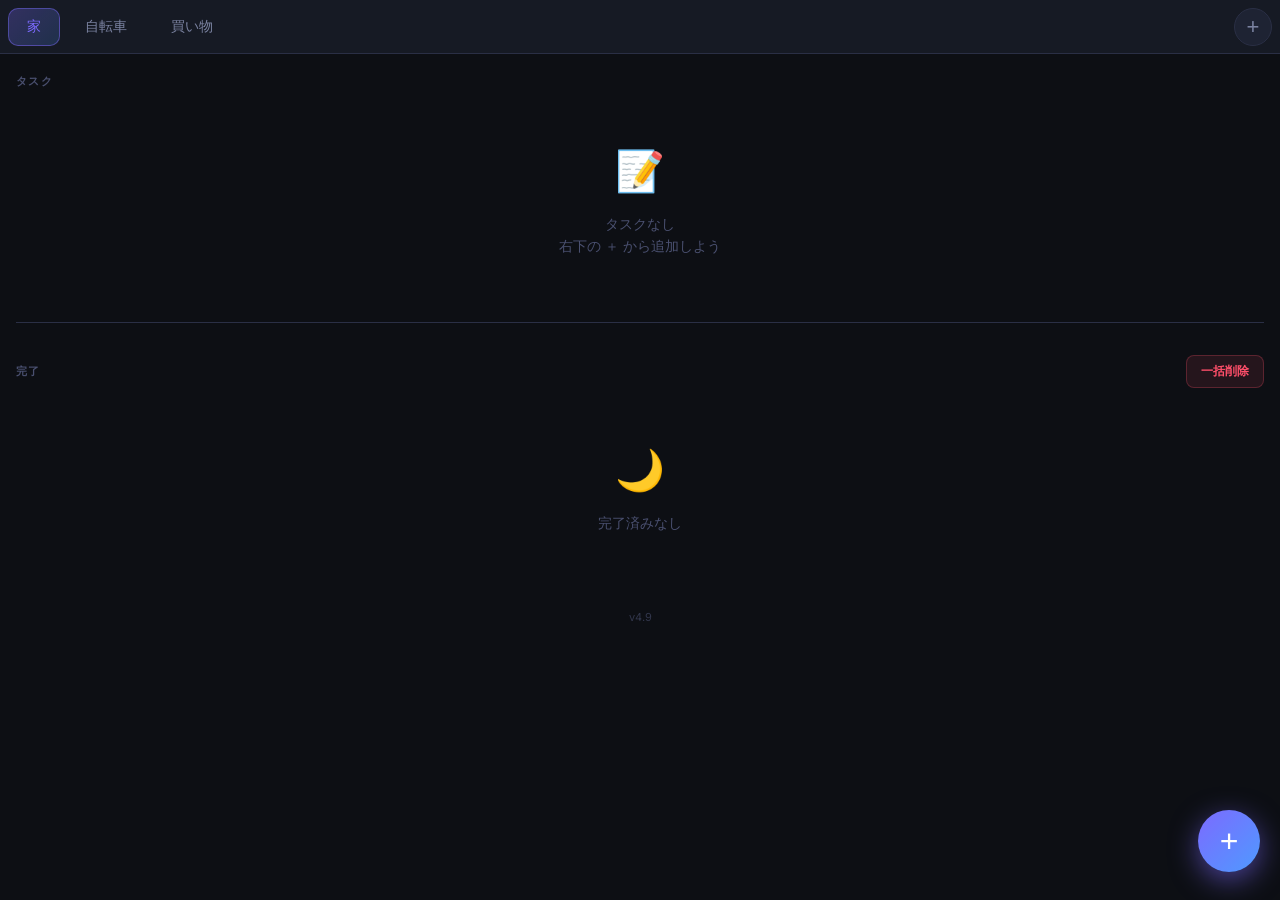
==== commit 9ad4f2a9: "Add files via upload" ====
--- a/index.html
+++ b/index.html
@@ -1,2855 +1,988 @@
 <!DOCTYPE html>
 <html lang="ja">
 <head>
-  <meta charset="UTF-8">
-  <meta name="viewport" content="width=device-width, initial-scale=1.0, maximum-scale=1.0, user-scalable=no, viewport-fit=cover">
-  <title>CycleNote - 簡単自転車記録</title>
-  
-  <!-- SEO & PWA Meta Tags -->
-  <meta name="description" content="3タップ以内で記録できるシンプルな自転車サイクリング＆メンテナンスログ">
-  <meta name="theme-color" content="#0d9488">
-  <meta name="apple-mobile-web-app-capable" content="yes">
-  <meta name="apple-mobile-web-app-status-bar-style" content="default">
-  <meta name="apple-mobile-web-app-title" content="CycleNote">
-  
-  <!-- Web App Manifest -->
-  
-  <link rel="apple-touch-icon" href="./icons/icon-192.png">
-  
-  <!-- Google Fonts: Outfit and Noto Sans JP -->
-  <link rel="preconnect" href="https://fonts.googleapis.com">
-  <link rel="preconnect" href="https://fonts.gstatic.com" crossorigin>
-  <link href="https://fonts.googleapis.com/css2?family=Noto+Sans+JP:wght@400;500;700&family=Outfit:wght@400;600;700&display=swap" rel="stylesheet">
-  
+  <meta charset="UTF-8" />
+  <meta name="viewport" content="width=device-width, initial-scale=1.0, maximum-scale=1.0, user-scalable=no" />
+  <title>ToDo</title>
+  <!-- PWA -->
+  <link rel="manifest" href="./manifest.json" />
+  <meta name="theme-color" content="#7c6aff" />
+  <meta name="mobile-web-app-capable" content="yes" />
+  <meta name="apple-mobile-web-app-capable" content="yes" />
+  <meta name="apple-mobile-web-app-status-bar-style" content="black-translucent" />
+  <meta name="apple-mobile-web-app-title" content="ToDo" />
+  <link rel="apple-touch-icon" href="./icon-192.png" />
+  <link rel="preconnect" href="https://fonts.googleapis.com" />
+  <link rel="preconnect" href="https://fonts.gstatic.com" crossorigin />
+  <link href="https://fonts.googleapis.com/css2?family=Inter:wght@300;400;500;600;700&display=swap" rel="stylesheet" />
   <style>
-/* CycleNote Design System - Material Design 3 Style Sheet */
-
-/* ==================== GLOBAL VARIABLES & THEMES ==================== */
-:root {
-  /* Fonts */
-  --font-family-sans: 'Outfit', 'Noto Sans JP', -apple-system, BlinkMacSystemFont, "Segoe UI", Roboto, Helvetica, Arial, sans-serif;
-  
-  /* Shared tokens */
-  --border-radius-sm: 8px;
-  --border-radius-md: 16px;
-  --border-radius-lg: 24px;
-  --border-radius-xl: 32px;
-  --transition-fast: 0.15s cubic-bezier(0.4, 0, 0.2, 1);
-  --transition-normal: 0.3s cubic-bezier(0.4, 0, 0.2, 1);
-  --max-width: 480px;
-
-  /* HSL Color Palette - Light Mode Default */
-  --hue-teal: 172;
-  --hue-neutral: 215;
-
-  --bg-primary-hsl: var(--hue-neutral), 25%, 97%;
-  --bg-secondary-hsl: var(--hue-neutral), 0%, 100%;
-  --bg-card-hsl: var(--hue-neutral), 20%, 93%;
-  
-  --primary-hsl: var(--hue-teal), 85%, 33%;
-  --primary-hover-hsl: var(--hue-teal), 85%, 28%;
-  --primary-container-hsl: var(--hue-teal), 75%, 90%;
-  --primary-container-text-hsl: var(--hue-teal), 90%, 18%;
-
-  --text-primary-hsl: var(--hue-neutral), 40%, 10%;
-  --text-muted-hsl: var(--hue-neutral), 15%, 45%;
-  --border-hsl: var(--hue-neutral), 20%, 90%;
-  
-  --danger-hsl: 0, 75%, 55%;
-  --danger-hover-hsl: 0, 75%, 45%;
-
-  /* Derived Colors */
-  --bg-primary: hsl(var(--bg-primary-hsl));
-  --bg-secondary: hsl(var(--bg-secondary-hsl));
-  --bg-card: hsl(var(--bg-card-hsl));
-  --color-primary: hsl(var(--primary-hsl));
-  --color-primary-hover: hsl(var(--primary-hover-hsl));
-  --color-primary-container: hsl(var(--primary-container-hsl));
-  --color-primary-container-text: hsl(var(--primary-container-text-hsl));
-  --color-text: hsl(var(--text-primary-hsl));
-  --color-text-muted: hsl(var(--text-muted-hsl));
-  --color-border: hsl(var(--border-hsl));
-  --color-danger: hsl(var(--danger-hsl));
-  --color-danger-hover: hsl(var(--danger-hover-hsl));
-
-  --shadow-sm: 0 1px 3px rgba(0,0,0,0.05), 0 1px 2px rgba(0,0,0,0.03);
-  --shadow-md: 0 4px 12px rgba(0,0,0,0.06), 0 2px 4px rgba(0,0,0,0.04);
-  --shadow-lg: 0 12px 24px -4px rgba(0,0,0,0.08), 0 4px 12px -2px rgba(0,0,0,0.04);
-  --shadow-inner: inset 0 2px 4px rgba(0,0,0,0.03);
-
-  /* Tab Height */
-  --nav-height: 64px;
-  --header-height: 56px;
+    *, *::before, *::after { box-sizing: border-box; margin: 0; padding: 0; -webkit-tap-highlight-color: transparent; }
+
+    :root {
+      --bg:        #0d0f14;
+      --surface:   #161a24;
+      --surface2:  #1e2333;
+      --border:    #2a2f45;
+      --accent:    #7c6aff;
+      --accent2:   #4f9aff;
+      --success:   #3ecf8e;
+      --danger:    #ff4f6a;
+      --text:      #e8eaf0;
+      --text-sub:  #7a82a0;
+      --text-dim:  #4a5070;
+      --radius:    16px;
+      --tab-h:     54px;
+      --safe-b:    env(safe-area-inset-bottom, 0px);
+      --safe-l:    env(safe-area-inset-left, 0px);
+      --safe-r:    env(safe-area-inset-right, 0px);
+    }
+
+    html {
+      height: 100%;
+      background: var(--bg);
+    }
+
+    body {
+      height: 100%;
+      background: var(--bg);
+      color: var(--text);
+      font-family: 'Inter', sans-serif;
+      font-size: 16px;
+      overflow: hidden;
+      -webkit-text-size-adjust: 100%;
+    }
+
+    /* ── APP SHELL ── */
+    #app {
+      display: flex;
+      flex-direction: column;
+      height: 100dvh; /* dynamic viewport height for mobile browsers */
+      width: 100%;
+    }
+
+    /* ── TAB BAR ── */
+    #tab-bar {
+      display: flex;
+      align-items: center;
+      height: var(--tab-h);
+      background: var(--surface);
+      border-bottom: 1px solid var(--border);
+      padding: 0 8px 0 calc(8px + var(--safe-l));
+      padding-right: calc(8px + var(--safe-r));
+      gap: 4px;
+      flex-shrink: 0;
+    }
+
+    #tab-list {
+      display: flex;
+      flex: 1;
+      overflow-x: auto;
+      gap: 6px;
+      scrollbar-width: none;
+      -webkit-overflow-scrolling: touch;
+    }
+    #tab-list::-webkit-scrollbar { display: none; }
+
+    .tab-btn {
+      flex-shrink: 0;
+      height: 38px;
+      padding: 0 18px;
+      border-radius: 10px;
+      border: 1px solid transparent;
+      background: transparent;
+      color: var(--text-sub);
+      font-family: inherit;
+      font-size: 14px;
+      font-weight: 500;
+      cursor: pointer;
+      transition: background .15s, color .15s;
+      white-space: nowrap;
+      touch-action: manipulation;
+    }
+    .tab-btn:active { opacity: .7; }
+    .tab-btn.active {
+      background: linear-gradient(135deg, rgba(124,106,255,.28), rgba(79,154,255,.18));
+      border-color: rgba(124,106,255,.45);
+      color: var(--accent);
+    }
+
+    #tab-manage-btn {
+      flex-shrink: 0;
+      width: 38px;
+      height: 38px;
+      border-radius: 50%;
+      border: 1px solid var(--border);
+      background: var(--surface2);
+      color: var(--text-sub);
+      font-size: 22px;
+      line-height: 1;
+      cursor: pointer;
+      display: flex;
+      align-items: center;
+      justify-content: center;
+      transition: background .15s, color .15s;
+      touch-action: manipulation;
+    }
+    #tab-manage-btn:active { background: var(--accent); color: #fff; }
+
+    /* ── MAIN SCROLL AREA ── */
+    #main {
+      flex: 1;
+      overflow-y: auto;
+      -webkit-overflow-scrolling: touch;
+      padding: 20px 16px calc(96px + var(--safe-b));
+      padding-left: calc(16px + var(--safe-l));
+      padding-right: calc(16px + var(--safe-r));
+    }
+
+    /* ── SECTION HEADERS ── */
+    .section-header {
+      display: flex;
+      align-items: center;
+      justify-content: space-between;
+      margin-bottom: 14px;
+    }
+    .section-title {
+      font-size: 11px;
+      font-weight: 700;
+      letter-spacing: .12em;
+      text-transform: uppercase;
+      color: var(--text-dim);
+    }
+
+    /* ── TASK ITEMS ── */
+    #task-list, #done-list { display: flex; flex-direction: column; gap: 10px; }
+
+    .task-item {
+      display: flex;
+      align-items: center;
+      gap: 14px;
+      background: var(--surface);
+      border: 1px solid var(--border);
+      border-radius: var(--radius);
+      padding: 16px 14px;
+      animation: slideIn .2s ease;
+      transition: border-color .15s;
+    }
+    @keyframes slideIn {
+      from { opacity: 0; transform: translateY(-6px); }
+      to   { opacity: 1; transform: translateY(0); }
+    }
+    .task-item:active { border-color: rgba(124,106,255,.4); }
+
+    /* Checkbox */
+    .check-btn {
+      flex-shrink: 0;
+      width: 28px;
+      height: 28px;
+      border-radius: 8px;
+      border: 2px solid var(--border);
+      background: transparent;
+      cursor: pointer;
+      display: flex;
+      align-items: center;
+      justify-content: center;
+      transition: all .18s ease;
+      position: relative;
+      touch-action: manipulation;
+    }
+    .check-btn.done {
+      border-color: var(--success);
+      background: var(--success);
+    }
+    .check-btn.done::after {
+      content: '';
+      width: 7px;
+      height: 12px;
+      border-right: 2.5px solid #fff;
+      border-bottom: 2.5px solid #fff;
+      transform: rotate(45deg) translate(-1px,-1px);
+    }
+    .check-btn:active { transform: scale(.88); }
+
+    /* Task Name */
+    .task-name {
+      flex: 1;
+      font-size: 15px;
+      font-weight: 400;
+      color: var(--text);
+      border: none;
+      background: transparent;
+      font-family: inherit;
+      outline: none;
+      padding: 4px 6px;
+      border-radius: 6px;
+      transition: background .15s;
+      min-width: 0;
+      /* Prevent iOS zoom on focus */
+      font-size: 16px;
+    }
+    .task-name:focus { background: rgba(124,106,255,.1); }
+    .task-name.done-text {
+      color: var(--text-dim);
+      text-decoration: line-through;
+    }
+
+    /* Delete btn */
+    .del-btn {
+      flex-shrink: 0;
+      width: 44px;
+      height: 44px;
+      border-radius: 10px;
+      border: none;
+      background: transparent;
+      color: var(--text-dim);
+      cursor: pointer;
+      display: flex;
+      align-items: center;
+      justify-content: center;
+      touch-action: manipulation;
+      transition: background .15s, color .15s;
+    }
+    .del-btn:active { background: rgba(255,79,106,.18); color: var(--danger); }
+
+    /* ── COMPLETED SECTION ── */
+    #done-section { margin-top: 32px; }
+
+    #clear-all-btn {
+      font-size: 12px;
+      font-weight: 600;
+      color: var(--danger);
+      background: rgba(255,79,106,.1);
+      border: 1px solid rgba(255,79,106,.25);
+      border-radius: 8px;
+      padding: 7px 14px;
+      cursor: pointer;
+      touch-action: manipulation;
+      transition: background .15s;
+    }
+    #clear-all-btn:active { background: rgba(255,79,106,.25); }
+
+    /* Divider */
+    .divider { height: 1px; background: var(--border); margin: 28px 0; }
+
+    /* Empty state */
+    .empty-state {
+      text-align: center;
+      color: var(--text-dim);
+      padding: 36px 0;
+      font-size: 14px;
+      line-height: 1.6;
+    }
+    .empty-state .icon { font-size: 40px; margin-bottom: 10px; }
+
+    /* ── FAB ── */
+    #fab {
+      position: fixed;
+      bottom: calc(28px + var(--safe-b));
+      right: calc(20px + var(--safe-r));
+      width: 62px;
+      height: 62px;
+      border-radius: 50%;
+      border: none;
+      background: linear-gradient(135deg, var(--accent), var(--accent2));
+      color: #fff;
+      font-size: 32px;
+      cursor: pointer;
+      box-shadow: 0 8px 28px rgba(124,106,255,.55);
+      display: flex;
+      align-items: center;
+      justify-content: center;
+      transition: transform .18s, box-shadow .18s;
+      z-index: 100;
+      touch-action: manipulation;
+    }
+    #fab:active { transform: scale(.92); box-shadow: 0 4px 14px rgba(124,106,255,.4); }
+
+    /* ── MODAL OVERLAY ── */
+    .modal-overlay {
+      display: none;
+      position: fixed;
+      inset: 0;
+      background: rgba(0,0,0,.7);
+      z-index: 200;
+      align-items: flex-end; /* sheet from bottom on mobile */
+      justify-content: center;
+      backdrop-filter: blur(6px);
+      -webkit-backdrop-filter: blur(6px);
+    }
+    .modal-overlay.open { display: flex; }
+
+    .modal {
+      background: var(--surface);
+      border: 1px solid var(--border);
+      border-bottom: none; /* 下端の不要な線を消す */
+      border-radius: 24px 24px 0 0;
+      padding: 20px 20px calc(24px + var(--safe-b));
+      width: 100%;
+      max-height: 88dvh;
+      overflow-y: auto;
+      -webkit-overflow-scrolling: touch;
+      box-shadow: 0 -16px 60px rgba(0,0,0,.6);
+      animation: sheetUp .25s cubic-bezier(.32,0,.67,0);
+      transition: transform 0.25s cubic-bezier(0.1, 0.76, 0.55, 0.94); /* スムーズにスライドさせる */
+    }
+    @keyframes sheetUp {
+      from { transform: translateY(100%); }
+      to   { transform: translateY(0); }
+    }
+
+    /* Sheet handle */
+    .modal::before {
+      content: '';
+      display: block;
+      width: 40px;
+      height: 4px;
+      background: var(--border);
+      border-radius: 2px;
+      margin: 0 auto 20px;
+    }
+
+    /* キーボード表示時: 実際のキーボード高さ分だけモーダルを押し上げる
+       (--kb-height は JS の visualViewport 計測で動的に設定される) */
+    .modal-overlay.keyboard-visible .modal {
+      transform: translateY(calc(-1 * var(--kb-height, 0px)));
+    }
+
+    .modal-title {
+      font-size: 17px;
+      font-weight: 700;
+      margin-bottom: 20px;
+      color: var(--text);
+    }
+
+    /* ── INPUTS ── */
+    .input-row {
+      display: flex;
+      gap: 10px;
+      margin-bottom: 20px;
+    }
+    input[type=text] {
+      flex: 1;
+      background: var(--surface2);
+      border: 1px solid var(--border);
+      border-radius: 12px;
+      padding: 13px 16px;
+      font-size: 16px; /* prevents iOS auto-zoom */
+      color: var(--text);
+      font-family: inherit;
+      outline: none;
+      transition: border-color .15s;
+      -webkit-appearance: none;
+    }
+    input[type=text]:focus { border-color: var(--accent); }
+    input[type=text]::placeholder { color: var(--text-dim); }
+
+    .btn-primary {
+      padding: 13px 20px;
+      border-radius: 12px;
+      border: none;
+      background: linear-gradient(135deg, var(--accent), var(--accent2));
+      color: #fff;
+      font-family: inherit;
+      font-size: 15px;
+      font-weight: 600;
+      cursor: pointer;
+      touch-action: manipulation;
+      transition: opacity .15s;
+      white-space: nowrap;
+    }
+    .btn-primary:active { opacity: .8; }
+
+    .btn-ghost {
+      padding: 13px 18px;
+      border-radius: 12px;
+      border: 1px solid var(--border);
+      background: transparent;
+      color: var(--text-sub);
+      font-family: inherit;
+      font-size: 15px;
+      font-weight: 500;
+      cursor: pointer;
+      touch-action: manipulation;
+      transition: background .15s;
+    }
+    .btn-ghost:active { background: var(--surface2); }
+
+    /* Tab manage list */
+    #tab-manage-list {
+      display: flex;
+      flex-direction: column;
+      gap: 8px;
+      max-height: 42dvh;
+      overflow-y: auto;
+      -webkit-overflow-scrolling: touch;
+      margin-bottom: 16px;
+    }
+
+    .tab-manage-item {
+      display: flex;
+      align-items: center;
+      gap: 10px;
+      background: var(--surface2);
+      border: 1px solid var(--border);
+      border-radius: 12px;
+      padding: 14px 14px;
+    }
+
+    .drag-handle {
+      color: var(--text-dim);
+      cursor: grab;
+      font-size: 18px;
+      padding: 0 4px;
+      user-select: none;
+      touch-action: none;
+    }
+
+    .tab-edit-input {
+      flex: 1;
+      background: transparent;
+      border: none;
+      color: var(--text);
+      font-family: inherit;
+      font-size: 16px;
+      outline: none;
+    }
+
+    .tab-del-btn {
+      width: 44px;
+      height: 44px;
+      border-radius: 10px;
+      border: none;
+      background: transparent;
+      color: var(--text-dim);
+      cursor: pointer;
+      display: flex;
+      align-items: center;
+      justify-content: center;
+      touch-action: manipulation;
+      transition: background .15s, color .15s;
+    }
+    .tab-del-btn:active { background: rgba(255,79,106,.18); color: var(--danger); }
+
+    .modal-footer {
+      display: flex;
+      justify-content: flex-end;
+      gap: 10px;
+    }
+
+    /* Scrollbar (barely visible on mobile) */
+    ::-webkit-scrollbar { width: 3px; }
+    ::-webkit-scrollbar-track { background: transparent; }
+    ::-webkit-scrollbar-thumb { background: var(--border); border-radius: 2px; }
+  </style>
+</head>
+<body>
+
+<div id="app">
+
+  <!-- TAB BAR -->
+  <div id="tab-bar">
+    <div id="tab-list"></div>
+    <button id="tab-manage-btn" title="タブを管理">+</button>
+  </div>
+
+  <!-- MAIN SCROLL -->
+  <div id="main">
+    <div class="section-header">
+      <span class="section-title">タスク</span>
+    </div>
+    <div id="task-list"></div>
+
+    <div class="divider"></div>
+
+    <div id="done-section">
+      <div class="section-header">
+        <span class="section-title">完了</span>
+        <button id="clear-all-btn">一括削除</button>
+      </div>
+      <div id="done-list"></div>
+    </div>
+    
+    <!-- バージョン表示 -->
+    <div style="text-align: center; color: var(--text-dim); font-size: 11px; margin-top: 40px; margin-bottom: 10px; opacity: 0.6;">
+      v4.9
+    </div>
+  </div>
+
+  <!-- FAB -->
+  <button id="fab" title="タスクを追加">+</button>
+
+</div>
+
+<!-- ════ TAB MANAGE MODAL ════ -->
+<div class="modal-overlay" id="tab-modal-overlay">
+  <div class="modal">
+    <div class="modal-title">タブを管理</div>
+    <div class="input-row">
+      <input type="text" id="new-tab-input" placeholder="新しいタブ名…" maxlength="20" />
+      <button class="btn-primary" id="add-tab-btn">追加</button>
+    </div>
+    <div id="tab-manage-list"></div>
+    
+    <div style="margin: 20px 0 10px; border-top: 1px solid var(--border); padding-top: 16px;">
+      <div class="section-title" style="margin-bottom: 10px;">データ管理</div>
+      <div style="display: flex; gap: 10px;">
+        <button class="btn-ghost" id="export-btn" style="flex: 1; font-size: 14px; padding: 10px;">バックアップ保存</button>
+        <button class="btn-ghost" id="import-btn" style="flex: 1; font-size: 14px; padding: 10px;">バックアップ読込</button>
+      </div>
+      <input type="file" id="import-file-input" accept=".json" style="display: none;" />
+    </div>
+
+    <div class="modal-footer">
+      <button class="btn-ghost" id="tab-modal-close">閉じる</button>
+      <button class="btn-primary" id="tab-modal-save">保存</button>
+    </div>
+  </div>
+</div>
+
+<!-- ════ ADD TASK MODAL ════ -->
+<div class="modal-overlay" id="add-task-modal">
+  <div class="modal">
+    <div class="modal-title">タスクを追加</div>
+    <div class="input-row">
+      <input type="text" id="new-task-input" placeholder="タスク名を入力…" maxlength="80" />
+      <button class="btn-primary" id="confirm-add-task">追加</button>
+    </div>
+    <div class="modal-footer">
+      <button class="btn-ghost" id="cancel-add-task">キャンセル</button>
+    </div>
+  </div>
+</div>
+
+<script>
+/* ══════════════════════════════════════════
+   STATE
+══════════════════════════════════════════ */
+let state = {
+  tabs: ['家', '自転車', '買い物'],
+  activeTab: 0,
+  data: {}
+};
+
+function getTab() { return state.tabs[state.activeTab]; }
+function getData() {
+  const t = getTab();
+  if (!state.data[t]) state.data[t] = { tasks: [], done: [] };
+  return state.data[t];
 }
-
-/* Dark Theme Variables */
-[data-theme="dark"] {
-  --bg-primary-hsl: var(--hue-neutral), 24%, 10%;
-  --bg-secondary-hsl: var(--hue-neutral), 22%, 14%;
-  --bg-card-hsl: var(--hue-neutral), 20%, 18%;
-
-  --primary-hsl: var(--hue-teal), 80%, 50%;
-  --primary-hover-hsl: var(--hue-teal), 80%, 45%;
-  --primary-container-hsl: var(--hue-teal), 80%, 15%;
-  --primary-container-text-hsl: var(--hue-teal), 80%, 85%;
-
-  --text-primary-hsl: var(--hue-neutral), 20%, 95%;
-  --text-muted-hsl: var(--hue-neutral), 12%, 65%;
-  --border-hsl: var(--hue-neutral), 18%, 24%;
-  
-  --danger-hsl: 0, 85%, 65%;
-  --danger-hover-hsl: 0, 85%, 55%;
-
-  --shadow-sm: 0 2px 4px rgba(0,0,0,0.2);
-  --shadow-md: 0 8px 16px rgba(0,0,0,0.3);
-  --shadow-lg: 0 16px 32px rgba(0,0,0,0.4);
+function uid() { return Math.random().toString(36).slice(2, 10); }
+
+/* ══════════════════════════════════════════
+   PERSIST
+══════════════════════════════════════════ */
+function save() { localStorage.setItem('dolist_v3', JSON.stringify(state)); }
+function load() {
+  try {
+    const s = localStorage.getItem('dolist_v3');
+    if (s) state = JSON.parse(s);
+    if (!state.tabs || !state.tabs.length) state.tabs = ['家', '自転車', '買い物'];
+    if (state.activeTab >= state.tabs.length) state.activeTab = 0;
+  } catch (e) {}
 }
 
-/* ==================== RESET & BASE STYLE ==================== */
-* {
-  box-sizing: border-box;
-  margin: 0;
-  padding: 0;
-  -webkit-tap-highlight-color: transparent;
-  user-select: none;
+/* ══════════════════════════════════════════
+   RENDER
+══════════════════════════════════════════ */
+function renderTabs() {
+  const list = document.getElementById('tab-list');
+  list.innerHTML = '';
+  state.tabs.forEach((name, i) => {
+    const btn = document.createElement('button');
+    btn.className = 'tab-btn' + (i === state.activeTab ? ' active' : '');
+    btn.textContent = name;
+    btn.onclick = () => { state.activeTab = i; save(); render(); };
+    list.appendChild(btn);
+  });
 }
 
-body {
-  font-family: var(--font-family-sans);
-  background-color: #000000; /* Backdrop for desktop letterboxing */
-  color: var(--color-text);
-  overflow: hidden;
-  height: 100vh;
-  height: -webkit-fill-available;
-  display: flex;
-  justify-content: center;
-  align-items: center;
-}
-
-/* App Container (Letterbox wrapper on desktop, full screen on mobile) */
-.app-container {
-  width: 100%;
-  max-width: var(--max-width);
-  height: 100vh;
-  height: 100dvh;
-  background-color: var(--bg-primary);
-  display: flex;
-  flex-direction: column;
-  position: relative;
-  box-shadow: 0 0 40px rgba(0,0,0,0.4);
-  overflow: hidden;
-}
-
-/* ==================== HEADER ==================== */
-.app-header {
-  height: var(--header-height);
-  padding: 0 16px;
-  background-color: var(--bg-secondary);
-  border-bottom: 1px solid var(--color-border);
-  display: flex;
-  justify-content: space-between;
-  align-items: center;
-  z-index: 10;
-  position: sticky;
-  top: 0;
-  flex-shrink: 0;
-}
-
-.header-logo {
-  display: flex;
-  align-items: center;
-  gap: 10px;
-}
-
-.header-logo-icon {
-  color: var(--color-primary);
-}
-
-.header-title {
-  font-size: 20px;
-  font-weight: 700;
-  letter-spacing: -0.5px;
-  background: linear-gradient(135deg, var(--color-primary), hsl(var(--primary-hsl), 100%, 70%));
-  -webkit-background-clip: text;
-  -webkit-text-fill-color: transparent;
-}
-
-.header-action-btn {
-  background: none;
-  border: none;
-  color: var(--color-text);
-  width: 40px;
-  height: 40px;
-  border-radius: 50%;
-  display: flex;
-  align-items: center;
-  justify-content: center;
-  cursor: pointer;
-  transition: var(--transition-fast);
-}
-
-.header-action-btn:hover {
-  background-color: var(--color-border);
-}
-
-.header-action-btn:active {
-  transform: scale(0.95);
-}
-
-/* Show/Hide Theme Icons depending on current dataset theme */
-[data-theme="dark"] .moon-icon { display: none; }
-[data-theme="light"] .sun-icon { display: none; }
-[data-theme="dark"] .sun-icon { display: block; color: #fbbf24; }
-[data-theme="light"] .moon-icon { display: block; color: #6366f1; }
-
-/* ==================== MAIN CONTENT ==================== */
-.app-main {
-  flex: none;
-  height: calc(100% - var(--header-height) - var(--nav-height));
-  min-height: 0;
-  overflow-y: scroll;
-  -webkit-overflow-scrolling: touch;
-  overscroll-behavior: contain;
-  position: relative;
-  padding-bottom: 24px;
-}
-
-/* Views switching */
-.view {
-  display: none;
-  opacity: 0;
-  transition: opacity var(--transition-normal);
-  padding: 16px;
-}
-
-.view.active {
-  display: block;
-  opacity: 1;
-}
-
-/* Section block spacing */
-.section-container {
-  margin-bottom: 16px;
-}
-
-.mt-section {
-  margin-top: 8px;
-}
-
-.section-title {
-  font-size: 16px;
-  font-weight: 700;
-  margin-bottom: 16px;
-  color: var(--color-text);
-  display: flex;
-  align-items: center;
-  gap: 8px;
-  padding-left: 4px;
-}
-
-.sec-icon {
-  color: var(--color-primary);
-}
-
-/* ==================== DEPARTURE BUTTON ==================== */
-.departure-btn {
-  width: 100%;
-  background: linear-gradient(135deg, hsl(var(--primary-hsl)) 0%, hsl(172, 85%, 25%) 100%);
-  border: none;
-  border-radius: var(--border-radius-lg);
-  padding: 28px 24px;
-  display: flex;
-  flex-direction: column;
-  align-items: center;
-  justify-content: center;
-  gap: 8px;
-  cursor: pointer;
-  transition: var(--transition-normal);
-  box-shadow: 0 8px 24px hsla(var(--primary-hsl), 0.4);
-  position: relative;
-  overflow: hidden;
-}
-
-.departure-btn::after {
-  content: '';
-  position: absolute;
-  inset: 0;
-  background: radial-gradient(circle at 50% 0%, rgba(255,255,255,0.15) 0%, transparent 70%);
-  pointer-events: none;
-}
-
-.departure-btn:hover {
-  transform: translateY(-3px);
-  box-shadow: 0 12px 32px hsla(var(--primary-hsl), 0.5);
-}
-
-.departure-btn:active {
-  transform: translateY(1px) scale(0.98);
-  box-shadow: 0 4px 12px hsla(var(--primary-hsl), 0.3);
-}
-
-.departure-btn-icon {
-  font-size: 40px;
-  line-height: 1;
-  filter: drop-shadow(0 2px 4px rgba(0,0,0,0.3));
-}
-
-.departure-btn-label {
-  font-size: 28px;
-  font-weight: 700;
-  color: #ffffff;
-  letter-spacing: -0.5px;
-}
-
-.departure-btn-sub {
-  font-size: 13px;
-  color: rgba(255,255,255,0.75);
-  font-weight: 500;
-}
-
-/* ==================== RIDE STATUS CARD ==================== */
-.ride-status-card {
-  background: linear-gradient(135deg, hsl(172, 80%, 18%) 0%, hsl(172, 80%, 12%) 100%);
-  border: 1px solid hsl(172, 60%, 30%);
-  border-radius: var(--border-radius-lg);
-  padding: 20px 24px;
-  margin-bottom: 16px;
-  text-align: center;
-  box-shadow: 0 4px 16px rgba(0,0,0,0.2);
-}
-
-[data-theme="light"] .ride-status-card {
-  background: linear-gradient(135deg, hsl(172, 75%, 90%) 0%, hsl(172, 85%, 83%) 100%);
-  border: 1px solid hsl(172, 60%, 70%);
-}
-
-.ride-status-label {
-  font-size: 11px;
-  font-weight: 700;
-  text-transform: uppercase;
-  letter-spacing: 1px;
-  color: hsl(172, 80%, 65%);
-  margin-bottom: 4px;
-}
-
-[data-theme="light"] .ride-status-label {
-  color: hsl(172, 85%, 25%);
-}
-
-.ride-status-time {
-  font-size: 42px;
-  font-weight: 700;
-  color: #ffffff;
-  letter-spacing: -1px;
-  font-variant-numeric: tabular-nums;
-  line-height: 1.1;
-}
-
-[data-theme="light"] .ride-status-time {
-  color: hsl(172, 85%, 15%);
-}
-
-.ride-elapsed {
-  font-size: 13px;
-  color: hsl(172, 60%, 65%);
-  margin-top: 4px;
-  font-weight: 500;
-}
-
-[data-theme="light"] .ride-elapsed {
-  color: hsl(172, 60%, 35%);
-}
-
-/* ==================== RIDE ACTION GRID ==================== */
-.ride-action-grid {
-  display: grid;
-  grid-template-columns: 1fr auto;
-  gap: 12px;
-}
-
-/* 帰宅ボタン */
-.return-btn {
-  background: linear-gradient(135deg, hsl(172, 80%, 40%) 0%, hsl(172, 80%, 30%) 100%);
-  border: none;
-  border-radius: var(--border-radius-lg);
-  padding: 20px 16px;
-  display: flex;
-  flex-direction: column;
-  align-items: center;
-  justify-content: center;
-  gap: 6px;
-  cursor: pointer;
-  transition: var(--transition-normal);
-  box-shadow: 0 6px 20px hsla(172, 80%, 40%, 0.4);
-  position: relative;
-  overflow: hidden;
-}
-
-.return-btn::after {
-  content: '';
-  position: absolute;
-  inset: 0;
-  background: radial-gradient(circle at 50% 0%, rgba(255,255,255,0.12) 0%, transparent 70%);
-  pointer-events: none;
-}
-
-.return-btn:hover {
-  transform: translateY(-2px);
-  box-shadow: 0 10px 28px hsla(172, 80%, 40%, 0.5);
-}
-
-.return-btn:active {
-  transform: translateY(1px) scale(0.97);
-}
-
-.return-btn-icon {
-  font-size: 28px;
-}
-
-.return-btn-label {
-  font-size: 20px;
-  font-weight: 700;
-  color: #ffffff;
-}
-
-.return-btn-sub {
-  font-size: 11px;
-  color: rgba(255,255,255,0.75);
-  text-align: center;
-}
-
-/* キャンセルボタン */
-.cancel-ride-btn {
-  background-color: var(--bg-secondary);
-  border: 1px solid var(--color-border);
-  border-radius: var(--border-radius-lg);
-  padding: 20px 16px;
-  display: flex;
-  flex-direction: column;
-  align-items: center;
-  justify-content: center;
-  gap: 6px;
-  cursor: pointer;
-  transition: var(--transition-fast);
-  min-width: 80px;
-}
-
-.cancel-ride-btn:hover {
-  background-color: var(--color-border);
-  border-color: var(--color-danger);
-}
-
-.cancel-ride-btn:active {
-  transform: scale(0.97);
-}
-
-.cancel-btn-icon {
-  font-size: 20px;
-  color: var(--color-danger);
-  font-weight: 700;
-}
-
-.cancel-btn-label {
-  font-size: 12px;
-  font-weight: 700;
-  color: var(--color-text-muted);
-}
-
-/* ==================== FORM LABEL AUTO BADGE ==================== */
-.form-label-auto {
-  display: inline-block;
-  background-color: var(--color-primary-container);
-  color: var(--color-primary-container-text);
-  font-size: 10px;
-  font-weight: 700;
-  padding: 1px 6px;
-  border-radius: 6px;
-  margin-left: 6px;
-  vertical-align: middle;
-  text-transform: uppercase;
-  letter-spacing: 0.5px;
-}
-
-/* ==================== QUICK GRID ACTIONS ==================== */
-.quick-grid {
-  display: grid;
-  grid-template-columns: repeat(2, 1fr);
-  gap: 12px;
-}
-
-.quick-btn {
-  background-color: var(--bg-secondary);
-  border: 1px solid var(--color-border);
-  border-radius: var(--border-radius-md);
-  padding: 16px 12px;
-  display: flex;
-  flex-direction: column;
-  align-items: flex-start;
-  justify-content: space-between;
-  text-align: left;
-  min-height: 84px;
-  cursor: pointer;
-  transition: var(--transition-fast);
-  box-shadow: var(--shadow-sm);
-  position: relative;
-  overflow: hidden;
-}
-
-.quick-btn::before {
-  content: '';
-  position: absolute;
-  top: 0;
-  left: 0;
-  width: 100%;
-  height: 4px;
-  background-color: transparent;
-  transition: var(--transition-fast);
-}
-
-.ride-btn::before {
-  background-color: var(--color-primary);
-}
-
-.maint-btn::before {
-  background-color: #6366f1; /* purple accent for maintenance */
-}
-
-/* Special button decoration for "Other..." */
-.spec-other::before {
-  background-color: var(--color-text-muted) !important;
-}
-
-.quick-btn:hover {
-  transform: translateY(-2px);
-  box-shadow: var(--shadow-md);
-  border-color: var(--color-primary);
-}
-
-.quick-btn:active {
-  transform: translateY(1px) scale(0.97);
-  box-shadow: var(--shadow-sm);
-}
-
-.btn-main {
-  font-size: 15px;
-  font-weight: 700;
-  color: var(--color-text);
-  line-height: 1.2;
-}
-
-.btn-sub {
-  font-size: 11px;
-  color: var(--color-text-muted);
-  margin-top: 4px;
-  text-transform: uppercase;
-  letter-spacing: 0.5px;
-}
-
-/* ==================== BOTTOM NAVIGATION ==================== */
-.bottom-nav {
-  height: var(--nav-height);
-  background-color: var(--bg-secondary);
-  border-top: 1px solid var(--color-border);
-  display: flex;
-  justify-content: space-around;
-  align-items: center;
-  position: absolute;
-  right: 0;
-  bottom: 0;
-  left: 0;
-  z-index: 10;
-  padding-bottom: env(safe-area-inset-bottom);
-}
-
-.nav-item {
-  background: none;
-  border: none;
-  color: var(--color-text-muted);
-  display: flex;
-  flex-direction: column;
-  align-items: center;
-  justify-content: center;
-  gap: 4px;
-  flex: 1;
-  height: 100%;
-  cursor: pointer;
-  transition: var(--transition-fast);
-}
-
-.nav-item svg {
-  width: 24px;
-  height: 24px;
-  transition: var(--transition-fast);
-}
-
-.nav-item span {
-  font-size: 11px;
-  font-weight: 500;
-}
-
-.nav-item.active {
-  color: var(--color-primary);
-}
-
-.nav-item.active svg {
-  transform: scale(1.1);
-}
-
-/* ==================== MODALS & BOTTOM SHEETS ==================== */
-.modal-overlay {
-  position: absolute;
-  top: 0;
-  left: 0;
-  width: 100%;
-  height: 100%;
-  background-color: rgba(0,0,0,0.5);
-  backdrop-filter: blur(8px);
-  -webkit-backdrop-filter: blur(8px);
-  z-index: 100;
-  display: flex;
-  align-items: flex-end; /* Bottom sheet layout default */
-  justify-content: center;
-  opacity: 0;
-  pointer-events: none;
-  transition: opacity var(--transition-normal);
-}
-
-.modal-overlay.active {
-  opacity: 1;
-  pointer-events: auto;
-}
-
-.modal-sheet {
-  width: 100%;
-  background-color: var(--bg-secondary);
-  border-radius: var(--border-radius-lg) var(--border-radius-lg) 0 0;
-  padding: 20px;
-  max-height: 85%;
-  display: flex;
-  flex-direction: column;
-  transform: translateY(100%);
-  transition: transform var(--transition-normal) cubic-bezier(0.16, 1, 0.3, 1);
-  box-shadow: var(--shadow-lg);
-}
-
-.modal-overlay.active .modal-sheet {
-  transform: translateY(0);
-}
-
-.modal-header {
-  display: flex;
-  justify-content: space-between;
-  align-items: center;
-  margin-bottom: 20px;
-  flex-shrink: 0;
-}
-
-.modal-title {
-  font-size: 18px;
-  font-weight: 700;
-}
-
-.modal-close {
-  background: var(--bg-card);
-  border: none;
-  color: var(--color-text);
-  width: 32px;
-  height: 32px;
-  border-radius: 50%;
-  font-size: 20px;
-  line-height: 1;
-  display: flex;
-  align-items: center;
-  justify-content: center;
-  cursor: pointer;
-  transition: var(--transition-fast);
-}
-
-.modal-close:hover {
-  background-color: var(--color-border);
-}
-
-.modal-body {
-  overflow-y: auto;
-  flex: 1;
-  padding-bottom: 12px;
-}
-
-.modal-footer {
-  margin-top: 16px;
-  display: flex;
-  gap: 12px;
-  justify-content: flex-end;
-  flex-shrink: 0;
-  padding-bottom: env(safe-area-inset-bottom);
-}
-
-/* ==================== FORM ELEMENTS ==================== */
-.form-group {
-  margin-bottom: 16px;
-}
-
-.form-row {
-  display: flex;
-  gap: 12px;
-}
-
-.col-6 { flex: 0 0 calc(50% - 6px); }
-.col-12 { flex: 0 0 100%; }
-
-.form-label {
-  display: block;
-  font-size: 13px;
-  font-weight: 700;
-  color: var(--color-text-muted);
-  margin-bottom: 6px;
-}
-
-.form-input {
-  width: 100%;
-  background-color: var(--bg-primary);
-  border: 1px solid var(--color-border);
-  border-radius: var(--border-radius-md);
-  padding: 12px 16px;
-  font-family: var(--font-family-sans);
-  font-size: 15px;
-  color: var(--color-text);
-  outline: none;
-  transition: var(--transition-fast);
-  box-shadow: var(--shadow-inner);
-  user-select: text;
-}
-
-.form-input:focus {
-  border-color: var(--color-primary);
-  box-shadow: 0 0 0 2px hsl(var(--primary-hsl), 85%, 85%);
-}
-
-.form-textarea {
-  min-height: 80px;
-  resize: none;
-}
-
-/* Time Input Fields Container */
-.time-input-container {
-  display: flex;
-  align-items: center;
-  background-color: var(--bg-primary);
-  border: 1px solid var(--color-border);
-  border-radius: var(--border-radius-md);
-  padding: 2px 8px;
-  box-shadow: var(--shadow-inner);
-}
-
-.time-input-container:focus-within {
-  border-color: var(--color-primary);
-  box-shadow: 0 0 0 2px hsl(var(--primary-hsl), 85%, 85%);
-}
-
-.time-part {
-  border: none !important;
-  background: none !important;
-  box-shadow: none !important;
-  text-align: center;
-  padding: 8px 0;
-  width: 100%;
-}
-
-.time-part::placeholder {
-  font-size: 13px;
-}
-
-.time-sep {
-  padding: 0 4px;
-  font-weight: 700;
-  color: var(--color-text-muted);
-}
-
-/* Buttons formatting */
-button.btn-primary,
-button.btn-secondary,
-button.btn-danger {
-  padding: 12px 20px;
-  font-family: var(--font-family-sans);
-  font-size: 15px;
-  font-weight: 700;
-  border-radius: var(--border-radius-md);
-  border: none;
-  cursor: pointer;
-  transition: var(--transition-fast);
-}
-
-.btn-primary {
-  background-color: var(--color-primary);
-  color: #ffffff;
-}
-.btn-primary:hover {
-  background-color: var(--color-primary-hover);
-}
-.btn-primary:active {
-  transform: scale(0.97);
-}
-
-.btn-secondary {
-  background-color: var(--bg-card);
-  color: var(--color-text);
-  border: 1px solid var(--color-border) !important;
-}
-.btn-secondary:hover {
-  background-color: var(--color-border);
-}
-.btn-secondary:active {
-  transform: scale(0.97);
-}
-
-.btn-danger {
-  background-color: var(--color-danger);
-  color: #ffffff;
-}
-.btn-danger:hover {
-  background-color: var(--color-danger-hover);
-}
-.btn-danger:active {
-  transform: scale(0.97);
-}
-
-.btn-sm {
-  padding: 8px 16px !important;
-  font-size: 13px !important;
-  border-radius: var(--border-radius-sm) !important;
-}
-
-/* ==================== DESTINATION RADIO + PICKER ==================== */
-.dest-radio-group {
-  display: flex;
-  flex-wrap: wrap;
-  gap: 8px;
-  margin-bottom: 10px;
-}
-
-.dest-radio-item {
-  display: flex;
-  align-items: center;
-  cursor: pointer;
-}
-
-.dest-radio-item input[type="radio"] {
-  display: none; /* hide native radio */
-}
-
-.dest-radio-label {
-  padding: 7px 14px;
-  background-color: var(--bg-primary);
-  border: 1.5px solid var(--color-border);
-  border-radius: 20px;
-  font-size: 14px;
-  font-weight: 600;
-  color: var(--color-text-muted);
-  cursor: pointer;
-  transition: var(--transition-fast);
-  white-space: nowrap;
-  user-select: none;
-}
-
-.dest-radio-item input[type="radio"]:checked + .dest-radio-label {
-  background-color: var(--color-primary);
-  border-color: var(--color-primary);
-  color: #ffffff;
-  box-shadow: 0 2px 8px hsla(var(--primary-hsl), 0.35);
-}
-
-.dest-radio-label:hover {
-  border-color: var(--color-primary);
-  color: var(--color-primary);
-}
-
-.dest-custom-row {
-  display: flex;
-  gap: 8px;
-  align-items: center;
-}
-
-.dest-custom-input {
-  flex: 1;
-}
-
-.btn-picker-open {
-  flex-shrink: 0;
-  width: 48px;
-  height: 48px;
-  background-color: var(--bg-card);
-  border: 1.5px solid var(--color-border);
-  border-radius: var(--border-radius-md);
-  font-size: 20px;
-  font-weight: 700;
-  color: var(--color-primary);
-  cursor: pointer;
-  transition: var(--transition-fast);
-  display: flex;
-  align-items: center;
-  justify-content: center;
-  letter-spacing: 1px;
-}
-
-.btn-picker-open:hover {
-  background-color: var(--color-primary-container);
-  border-color: var(--color-primary);
-}
-
-.btn-picker-open:active {
-  transform: scale(0.95);
-}
-
-/* ==================== DRUM-ROLL PICKER ==================== */
-.picker-overlay {
-  align-items: flex-end;
-}
-
-.picker-sheet {
-  padding-bottom: 0;
-}
-
-.picker-body {
-  padding: 0 0 8px;
-}
-
-.picker-wheel-wrapper {
-  position: relative;
-  height: 220px;
-  overflow: hidden;
-}
-
-.picker-fade {
-  position: absolute;
-  left: 0;
-  right: 0;
-  height: 70px;
-  z-index: 2;
-  pointer-events: none;
-}
-
-.picker-fade-top {
-  top: 0;
-  background: linear-gradient(to bottom, var(--bg-secondary) 10%, transparent 100%);
-}
-
-.picker-fade-bottom {
-  bottom: 0;
-  background: linear-gradient(to top, var(--bg-secondary) 10%, transparent 100%);
-}
-
-.picker-selection-band {
-  position: absolute;
-  top: 50%;
-  left: 0;
-  right: 0;
-  height: 44px;
-  transform: translateY(-50%);
-  background-color: var(--color-primary-container);
-  border-top: 1.5px solid var(--color-primary);
-  border-bottom: 1.5px solid var(--color-primary);
-  border-radius: 4px;
-  z-index: 1;
-  pointer-events: none;
-}
-
-.picker-drum {
-  height: 100%;
-  overflow-y: scroll;
-  scroll-snap-type: y mandatory;
-  -webkit-overflow-scrolling: touch;
-  scrollbar-width: none;
-  -ms-overflow-style: none;
-  padding: 88px 0; /* (220 - 44) / 2 = 88 */
-}
-
-.picker-drum::-webkit-scrollbar {
-  display: none;
-}
-
-.picker-item {
-  height: 44px;
-  display: flex;
-  align-items: center;
-  justify-content: center;
-  scroll-snap-align: center;
-  font-size: 17px;
-  font-weight: 600;
-  color: var(--color-text-muted);
-  cursor: pointer;
-  transition: color var(--transition-fast), transform var(--transition-fast);
-  user-select: none;
-}
-
-.picker-item.picker-item-selected {
-  color: var(--color-primary-container-text);
-  font-size: 19px;
-}
-
-/* ==================== SELECTION LISTS ==================== */
-.list-selection-body {
-  padding: 8px 0;
-}
-
-.selection-list {
-  display: flex;
-  flex-direction: column;
-  gap: 8px;
-}
-
-.select-item-btn,
-.select-maint-item-btn {
-  width: 100%;
-  padding: 14px 16px;
-  background-color: var(--bg-primary);
-  border: 1px solid var(--color-border);
-  border-radius: var(--border-radius-md);
-  font-family: var(--font-family-sans);
-  font-size: 15px;
-  font-weight: 500;
-  color: var(--color-text);
-  text-align: left;
-  cursor: pointer;
-  transition: var(--transition-fast);
-}
-
-.select-item-btn:hover,
-.select-maint-item-btn:hover {
-  border-color: var(--color-primary);
-  background-color: var(--color-primary-container);
-  color: var(--color-primary-container-text);
-}
-
-.select-item-btn:active,
-.select-maint-item-btn:active {
-  transform: scale(0.98);
-}
-
-.selection-custom-input-group {
-  display: flex;
-  gap: 8px;
-  margin-top: 8px;
-  padding: 8px 0;
-}
-
-/* ==================== ACCORDION CATEGORIES ==================== */
-.accordion-container {
-  display: flex;
-  flex-direction: column;
-  gap: 12px;
-}
-
-.accordion-group {
-  border: 1px solid var(--color-border);
-  border-radius: var(--border-radius-md);
-  overflow: hidden;
-  background-color: var(--bg-secondary);
-}
-
-.accordion-header {
-  padding: 14px 16px;
-  font-weight: 700;
-  font-size: 14px;
-  display: flex;
-  justify-content: space-between;
-  align-items: center;
-  cursor: pointer;
-  background-color: var(--bg-card);
-  transition: var(--transition-fast);
-}
-
-.accordion-header:hover {
-  background-color: var(--color-border);
-}
-
-.chevron-icon {
-  transition: transform var(--transition-fast);
-  color: var(--color-text-muted);
-}
-
-.accordion-group.active .chevron-icon {
-  transform: rotate(180deg);
-}
-
-.accordion-content {
-  display: none;
-  padding: 12px;
-  flex-direction: column;
-  gap: 8px;
-  background-color: var(--bg-secondary);
-  border-top: 1px solid var(--color-border);
-}
-
-.accordion-group.active .accordion-content {
-  display: flex;
-}
-
-/* ==================== HISTORY LIST ==================== */
-.history-header {
-  display: flex;
-  justify-content: space-between;
-  align-items: center;
-  margin-bottom: 12px;
-}
-
-.history-header-actions {
-  display: flex;
-  align-items: center;
-  gap: 6px;
-}
-
-.history-data-btn {
-  background: var(--bg-card);
-  border: 1px solid var(--color-border);
-  color: var(--color-text-muted);
-  width: 32px;
-  height: 32px;
-  border-radius: 50%;
-  display: flex;
-  align-items: center;
-  justify-content: center;
-  cursor: pointer;
-  transition: var(--transition-fast);
-}
-
-.history-data-btn:hover {
-  border-color: var(--color-primary);
-  color: var(--color-primary);
-}
-
-.history-data-btn svg {
-  width: 16px;
-  height: 16px;
-}
-
-.history-tabs {
-  display: flex;
-  gap: 8px;
-  margin-bottom: 16px;
-  background-color: var(--bg-card);
-  border: 1px solid var(--color-border);
-  border-radius: var(--border-radius-md);
-  padding: 4px;
-}
-
-.history-tab {
-  flex: 1;
-  background: none;
-  border: none;
-  border-radius: calc(var(--border-radius-md) - 4px);
-  padding: 10px 8px;
-  display: flex;
-  align-items: center;
-  justify-content: center;
-  gap: 6px;
-  font-family: var(--font-family-sans);
-  font-size: 13px;
-  font-weight: 600;
-  color: var(--color-text-muted);
-  cursor: pointer;
-  transition: var(--transition-fast);
-}
-
-.history-tab svg {
-  width: 18px;
-  height: 18px;
-  flex-shrink: 0;
-}
-
-.history-tab.active {
-  background-color: var(--bg-secondary);
-  color: var(--color-primary);
-  box-shadow: var(--shadow-sm);
-}
-
-.history-tab:not(.active):hover {
-  color: var(--color-text);
-}
-
-.history-stats {
-  font-size: 13px;
-  font-weight: 700;
-  color: var(--color-primary);
-  background-color: var(--color-primary-container);
-  padding: 4px 10px;
-  border-radius: 12px;
-}
-
-.history-list {
-  display: flex;
-  flex-direction: column;
-  gap: 12px;
-}
-
-/* Date grouping headers */
-.history-date-group {
-  margin-top: 8px;
-}
-
-.history-date-title {
-  font-size: 12px;
-  font-weight: 700;
-  color: var(--color-text-muted);
-  padding: 4px 8px;
-  letter-spacing: 0.5px;
-  text-transform: uppercase;
-}
-
-.history-card {
-  background-color: var(--bg-secondary);
-  border: 1px solid var(--color-border);
-  border-radius: var(--border-radius-md);
-  padding: 16px;
-  display: flex;
-  align-items: flex-start;
-  gap: 12px;
-  cursor: pointer;
-  transition: var(--transition-fast);
-  box-shadow: var(--shadow-sm);
-}
-
-.history-card:hover {
-  border-color: var(--color-primary);
-  transform: translateY(-1px);
-  box-shadow: var(--shadow-md);
-}
-
-.history-card:active {
-  transform: translateY(0);
-}
-
-.card-icon-container {
-  width: 40px;
-  height: 40px;
-  border-radius: 50%;
-  display: flex;
-  align-items: center;
-  justify-content: center;
-  flex-shrink: 0;
-}
-
-.card-icon-cycling {
-  background-color: var(--color-primary-container);
-  color: var(--color-primary-container-text);
-}
-
-.card-icon-maint {
-  background-color: #e0e7ff; /* light indigo */
-  color: #4338ca; /* dark indigo */
-}
-
-[data-theme="dark"] .card-icon-maint {
-  background-color: #312e81;
-  color: #c7d2fe;
-}
-
-.card-details {
-  flex: 1;
-  min-width: 0; /* allows text truncation */
-}
-
-.card-title-row {
-  display: flex;
-  justify-content: space-between;
-  align-items: center;
-  gap: 8px;
-}
-
-.card-title {
-  font-size: 15px;
-  font-weight: 700;
-  color: var(--color-text);
-  white-space: nowrap;
-  overflow: hidden;
-  text-overflow: ellipsis;
-}
-
-.card-meta {
-  font-size: 12px;
-  color: var(--color-text-muted);
-  margin-top: 4px;
-  display: flex;
-  align-items: center;
-  gap: 12px;
-}
-
-.card-memo-preview {
-  font-size: 13px;
-  color: var(--color-text-muted);
-  margin-top: 8px;
-  white-space: nowrap;
-  overflow: hidden;
-  text-overflow: ellipsis;
-  padding-left: 2px;
-  border-left: 2px solid var(--color-border);
-}
-
-/* Empty State Styling */
-.empty-state {
-  display: flex;
-  flex-direction: column;
-  align-items: center;
-  justify-content: center;
-  text-align: center;
-  padding: 48px 16px;
-  color: var(--color-text-muted);
-}
-
-.empty-icon {
-  font-size: 48px;
-  margin-bottom: 16px;
-  filter: grayscale(0.2);
-}
-
-.empty-state p {
-  font-size: 14px;
-  line-height: 1.6;
-}
-
-/* ==================== DETAIL DIALOG INFO ==================== */
-.detail-item {
-  margin-bottom: 16px;
-}
-
-.detail-label {
-  font-size: 12px;
-  font-weight: 700;
-  color: var(--color-text-muted);
-  text-transform: uppercase;
-  margin-bottom: 4px;
-}
-
-.detail-value {
-  font-size: 16px;
-  color: var(--color-text);
-  font-weight: 500;
-}
-
-.detail-value-highlight {
-  font-size: 20px;
-  font-weight: 700;
-  color: var(--color-primary);
-}
-
-.detail-memo {
-  background-color: var(--bg-primary);
-  border: 1px solid var(--color-border);
-  border-radius: var(--border-radius-md);
-  padding: 12px 16px;
-  font-size: 14px;
-  line-height: 1.6;
-  white-space: pre-wrap;
-}
-
-.detail-actions {
-  display: flex;
-  justify-content: space-between;
-  width: 100%;
-}
-
-.detail-actions > div {
-  display: flex;
-  gap: 12px;
-}
-
-/* ==================== SCROLLBARS & HELPER UTILITIES ==================== */
-.scrollable-y {
-  overflow-y: auto;
-}
-
-.mt-2 { margin-top: 8px; }
-.p-0 { padding: 0; }
-
-/* Custom nice thin scrollbar for modern browsers */
-.modal-body::-webkit-scrollbar,
-.app-main::-webkit-scrollbar {
-  width: 6px;
-}
-
-.modal-body::-webkit-scrollbar-track,
-.app-main::-webkit-scrollbar-track {
-  background: transparent;
-}
-
-.modal-body::-webkit-scrollbar-thumb,
-.app-main::-webkit-scrollbar-thumb {
-  background-color: var(--color-border);
-  border-radius: 3px;
-}
-
-/* ==================== MEDIA QUERIES FOR DESKTOP ==================== */
-@media (min-width: 480px) {
-  body {
-    background-color: #1e293b; /* nice dark slate backdrop on desktop */
+function renderTasks() {
+  const d = getData();
+  const taskList = document.getElementById('task-list');
+  const doneList = document.getElementById('done-list');
+
+  taskList.innerHTML = '';
+  if (!d.tasks.length) {
+    taskList.innerHTML = '<div class="empty-state"><div class="icon">📝</div>タスクなし<br>右下の ＋ から追加しよう</div>';
+  } else {
+    d.tasks.forEach(t => taskList.appendChild(makeItem(t, false)));
   }
 
-  .app-container {
-    height: 90vh;
-    border-radius: var(--border-radius-lg);
-    border: 1px solid rgba(255,255,255,0.08);
-  }
-
-  .modal-overlay {
-    position: absolute;
-    align-items: center; /* Center sheets on desktop */
-    padding: 24px;
-  }
-
-  .modal-sheet {
-    border-radius: var(--border-radius-lg);
-    max-width: 400px;
-  }
-
-  .modal-overlay.active .modal-sheet {
-    transform: translateY(0);
-  }
-  
-  .full-height-mobile {
-    max-height: 80% !important;
+  doneList.innerHTML = '';
+  if (!d.done.length) {
+    doneList.innerHTML = '<div class="empty-state"><div class="icon">🌙</div>完了済みなし</div>';
+  } else {
+    d.done.forEach(t => doneList.appendChild(makeItem(t, true)));
   }
 }
 
-</style>
-</head>
-<body>
-  <!-- App Container -->
-  <div class="app-container">
-    
-    <!-- Top Header -->
-    <header class="app-header">
-      <div class="header-logo">
-        <svg class="header-logo-icon" viewBox="0 0 24 24" width="28" height="28" fill="none" stroke="currentColor" stroke-width="1.6" stroke-linecap="round" stroke-linejoin="round">
-          <circle cx="5" cy="17" r="4" />
-          <circle cx="19" cy="17" r="4" />
-          <polygon points="5,17 10.5,17 9,9.5" />
-          <polygon points="9,9.5 16,9.5 10.5,17" />
-          <line x1="9" y1="9.5" x2="8.7" y2="8.0" />
-          <line x1="7.5" y1="8.0" x2="9.5" y2="8.0" stroke-width="2.2" />
-          <line x1="16" y1="9.5" x2="19" y2="17" />
-          <path d="M 16 9.5 L 16.5 8.0 L 18.0 8.0 M 18.0 8.0 Q 19.0 8.0 19.0 9.0 Q 19.0 10.0 17.5 10.0" />
-        </svg>
-        <span class="header-title">CycleNote</span>
-      </div>
-      <button id="theme-toggle-btn" class="header-action-btn" aria-label="テーマ切替">
-        <!-- Sun Icon (shown in dark mode) -->
-        <svg class="sun-icon" viewBox="0 0 24 24" width="24" height="24">
-          <path fill="currentColor" d="M12 7c-2.76 0-5 2.24-5 5s2.24 5 5 5 5-2.24 5-5-2.24-5-5-5zM2 13h2c.55 0 1-.45 1-1s-.45-1-1-1H2c-.55 0-1 .45-1 1s.45 1 1 1zm18 0h2c.55 0 1-.45 1-1s-.45-1-1-1h-2c-.55 0-1 .45-1 1s.45 1 1 1zM11 2v2c0 .55.45 1 1 1s1-.45 1-1V2c0-.55-.45-1-1-1s-1 .45-1 1zm0 18v2c0 .55.45 1 1 1s1-.45 1-1v-2c0-.55-.45-1-1-1s-1 .45-1 1zM5.99 4.58c-.39-.39-1.03-.39-1.41 0s-.39 1.03 0 1.41l1.06 1.06c.39.39 1.03.39 1.41 0s.39-1.03 0-1.41L5.99 4.58zm12.37 12.37c-.39-.39-1.02-.39-1.41 0s-.39 1.03 0 1.41l1.06 1.06c.39.39 1.03.39 1.41 0s.39-1.03 0-1.41l-1.06-1.06zm1.06-12.37c-.39-.39-1.03-.39-1.41 0l-1.06 1.06c-.39.39-.39 1.03 0 1.41s1.03.39 1.41 0l1.06-1.06c.39-.38.39-1.02 0-1.41zm-12.37 12.37c-.39-.39-1.03-.39-1.41 0l-1.06 1.06c-.39.39-.39 1.03 0 1.41s1.03.39 1.41 0l1.06-1.06c.39-.38.39-1.02 0-1.41z"/>
-        </svg>
-        <!-- Moon Icon (shown in light mode) -->
-        <svg class="moon-icon" viewBox="0 0 24 24" width="24" height="24">
-          <path fill="currentColor" d="M12.3 22h-.1c-5.4-.4-9.8-4.8-10.2-10.2-.4-5.4 3-10.3 8.2-11.6.6-.1 1.2.2 1.4.7.2.5.1 1.1-.3 1.5-2.3 2.3-3 5.8-1.7 8.8 1.3 3 4.3 4.9 7.6 4.9 1 0 2-.2 3-.7.5-.2 1.1-.1 1.5.3.4.4.5 1 .3 1.5-1.4 5.2-6.3 8.6-11.7 8.2z"/>
-        </svg>
-      </button>
-    </header>
-
-    <!-- Main Scrollable Content -->
-    <main class="app-main">
-      
-      <!-- Home Tab View -->
-      <section id="view-home" class="view active">
-
-        <!-- ===== IDLE STATE: 出発ボタン ===== -->
-        <div id="cycling-idle-section" class="section-container">
-          <h2 class="section-title">
-            <svg class="sec-icon" viewBox="0 0 24 24" width="20" height="20" fill="none" stroke="currentColor" stroke-width="1.6" stroke-linecap="round" stroke-linejoin="round">
-              <circle cx="5" cy="17" r="4" />
-              <circle cx="19" cy="17" r="4" />
-              <polygon points="5,17 10.5,17 9,9.5" />
-              <polygon points="9,9.5 16,9.5 10.5,17" />
-              <line x1="9" y1="9.5" x2="8.7" y2="8.0" />
-              <line x1="7.5" y1="8.0" x2="9.5" y2="8.0" stroke-width="2.2" />
-              <line x1="16" y1="9.5" x2="19" y2="17" />
-              <path d="M 16 9.5 L 16.5 8.0 L 18.0 8.0 M 18.0 8.0 Q 19.0 8.0 19.0 9.0 Q 19.0 10.0 17.5 10.0" />
-            </svg>
-            サイクリング記録
-          </h2>
-          <button id="btn-departure" class="departure-btn">
-            <span class="departure-btn-icon">🚴</span>
-            <span class="departure-btn-label">出発</span>
-            <span class="departure-btn-sub">タップして出発時刻を記録</span>
-          </button>
-        </div>
-
-        <!-- ===== RIDING STATE: 帰宅 / キャンセル ===== -->
-        <div id="cycling-riding-section" class="section-container" style="display:none;">
-          <h2 class="section-title">
-            <svg class="sec-icon" viewBox="0 0 24 24" width="20" height="20" fill="none" stroke="currentColor" stroke-width="1.6" stroke-linecap="round" stroke-linejoin="round">
-              <circle cx="5" cy="17" r="4" />
-              <circle cx="19" cy="17" r="4" />
-              <polygon points="5,17 10.5,17 9,9.5" />
-              <polygon points="9,9.5 16,9.5 10.5,17" />
-              <line x1="9" y1="9.5" x2="8.7" y2="8.0" />
-              <line x1="7.5" y1="8.0" x2="9.5" y2="8.0" stroke-width="2.2" />
-              <line x1="16" y1="9.5" x2="19" y2="17" />
-              <path d="M 16 9.5 L 16.5 8.0 L 18.0 8.0 M 18.0 8.0 Q 19.0 8.0 19.0 9.0 Q 19.0 10.0 17.5 10.0" />
-            </svg>
-            ライド中 🏃
-          </h2>
-          <!-- Departure time banner -->
-          <div class="ride-status-card">
-            <div class="ride-status-label">出発時刻</div>
-            <div class="ride-status-time" id="ride-departure-display">--:--</div>
-            <div class="ride-elapsed" id="ride-elapsed-display">経過時間を計算中...</div>
-          </div>
-          <!-- Return / Cancel -->
-          <div class="ride-action-grid">
-            <button id="btn-return" class="return-btn">
-              <span class="return-btn-icon">🏠</span>
-              <span class="return-btn-label">帰宅</span>
-              <span class="return-btn-sub">時間を自動計算して記録</span>
-            </button>
-            <button id="btn-cancel-ride" class="cancel-ride-btn">
-              <span class="cancel-btn-icon">✕</span>
-              <span class="cancel-btn-label">キャンセル</span>
-            </button>
-          </div>
-        </div>
-
-        <!-- Maintenance Quick Actions -->
-        <div class="section-container mt-section">
-          <h2 class="section-title">
-            <svg class="sec-icon" viewBox="0 0 24 24" width="20" height="20">
-              <path fill="currentColor" d="M22.7 19l-9.1-9.1c.9-2.3.4-5-1.5-6.9-2-2-5-2.4-7.4-1.3L9 6 6 9 1.6 4.3C.5 6.7.9 9.8 2.9 11.8c1.9 1.9 4.6 2.4 6.9 1.5l9.1 9.1c.4.4 1 .4 1.4 0l2.3-2.3c.5-.4.5-1.1.1-1.6z"/>
-            </svg>
-            メンテナンス記録
-          </h2>
-          <div class="quick-grid">
-            <button class="quick-btn maint-btn" data-task="チェーン注油">
-              <span class="btn-main">チェーン注油</span>
-              <span class="btn-sub">Lubricate Chain</span>
-            </button>
-            <button class="quick-btn maint-btn" data-task="チェーン清掃">
-              <span class="btn-main">チェーン清掃</span>
-              <span class="btn-sub">Clean Chain</span>
-            </button>
-            <button class="quick-btn maint-btn" data-task="空気補充">
-              <span class="btn-main">空気補充</span>
-              <span class="btn-sub">Inflate Tires</span>
-            </button>
-            <button class="quick-btn maint-btn" data-task="フレーム清掃">
-              <span class="btn-main">フレーム清掃</span>
-              <span class="btn-sub">Clean Frame</span>
-            </button>
-            <button class="quick-btn maint-btn spec-other" id="btn-maint-other">
-              <span class="btn-main">その他...</span>
-              <span class="btn-sub">Other Tasks</span>
-            </button>
-          </div>
-        </div>
-      </section>
-
-      <!-- History Tab View -->
-      <section id="view-history" class="view">
-        <div class="section-container">
-          <div class="history-header">
-            <h2 class="section-title">
-              <svg class="sec-icon" viewBox="0 0 24 24" width="20" height="20">
-                <path fill="currentColor" d="M13 3c-4.97 0-9 4.03-9 9H1l3.89 3.89.07.14L9 12H6c0-3.87 3.13-7 7-7s7 3.13 7 7-3.13 7-7 7c-1.93 0-3.68-.79-4.94-2.06l-1.42 1.42C8.27 19.99 10.51 21 13 21c4.97 0 9-4.03 9-9s-4.03-9-9-9zm-1 5v5l4.28 2.54.72-1.21-3.5-2.08V8H12z"/>
-              </svg>
-              ログ履歴
-            </h2>
-            <div class="history-header-actions">
-              <button type="button" id="btn-export-data" class="history-data-btn" aria-label="データをエクスポート" title="バックアップを保存">
-                <svg viewBox="0 0 24 24" fill="none" stroke="currentColor" stroke-width="2" stroke-linecap="round" stroke-linejoin="round"><path d="M21 15v4a2 2 0 0 1-2 2H5a2 2 0 0 1-2-2v-4"/><polyline points="7 10 12 15 17 10"/><line x1="12" y1="15" x2="12" y2="3"/></svg>
-              </button>
-              <button type="button" id="btn-import-data" class="history-data-btn" aria-label="データをインポート" title="バックアップから復元">
-                <svg viewBox="0 0 24 24" fill="none" stroke="currentColor" stroke-width="2" stroke-linecap="round" stroke-linejoin="round"><path d="M21 15v4a2 2 0 0 1-2 2H5a2 2 0 0 1-2-2v-4"/><polyline points="17 8 12 3 7 8"/><line x1="12" y1="3" x2="12" y2="15"/></svg>
-              </button>
-              <input type="file" id="import-file-input" accept=".json,application/json" hidden>
-              <div class="history-stats" id="history-counter">0件</div>
-            </div>
-          </div>
-
-          <div class="history-tabs" role="tablist" aria-label="履歴の種類">
-            <button type="button" class="history-tab active" data-filter="cycling" role="tab" aria-selected="true">
-              <svg viewBox="0 0 24 24" fill="none" stroke="currentColor" stroke-width="1.6" stroke-linecap="round" stroke-linejoin="round">
-                <circle cx="5" cy="17" r="4"/><circle cx="19" cy="17" r="4"/>
-                <polygon points="5,17 10.5,17 9,9.5"/><polygon points="9,9.5 16,9.5 10.5,17"/>
-              </svg>
-              <span>サイクリング</span>
-            </button>
-            <button type="button" class="history-tab" data-filter="maintenance" role="tab" aria-selected="false">
-              <svg viewBox="0 0 24 24"><path fill="currentColor" d="M22.7 19l-9.1-9.1c.9-2.3.4-5-1.5-6.9-2-2-5-2.4-7.4-1.3L9 6 6 9 1.6 4.3C.5 6.7.9 9.8 2.9 11.8c1.9 1.9 4.6 2.4 6.9 1.5l9.1 9.1c.4.4 1 .4 1.4 0l2.3-2.3c.5-.4.5-1.1.1-1.6z"/></svg>
-              <span>メンテナンス</span>
-            </button>
-          </div>
-          
-          <!-- History List container -->
-          <div id="history-list" class="history-list">
-            <!-- Dynamically populated via JS -->
-            <div class="empty-state">
-              <div class="empty-icon">🚴</div>
-              <p>記録がまだありません。<br>ホームからサイクリングやメンテナンスを記録しましょう！</p>
-            </div>
-          </div>
-        </div>
-      </section>
-    </main>
-
-    <!-- Bottom Navigation Bar -->
-    <nav class="bottom-nav">
-      <button id="nav-home" class="nav-item active">
-        <svg viewBox="0 0 24 24" width="24" height="24">
-          <path fill="currentColor" d="M10 20v-6h4v6h5v-8h3L12 3 2 12h3v8z"/>
-        </svg>
-        <span>ホーム</span>
-      </button>
-      <button id="nav-history" class="nav-item">
-        <svg viewBox="0 0 24 24" width="24" height="24">
-          <path fill="currentColor" d="M19 3H5c-1.1 0-2 .9-2 2v14c0 1.1.9 2 2 2h14c1.1 0 2-.9 2-2V5c0-1.1-.9-2-2-2zm-5 14H7v-2h7v2zm3-4H7v-2h10v2zm0-4H7V7h10v2z"/>
-        </svg>
-        <span>履歴</span>
-      </button>
-    </nav>
-  </div>
-
-  <!-- ==================== MODALS & SHEETS ==================== -->
-
-  <!-- Cycling Form Modal Sheet -->
-  <div id="modal-cycling" class="modal-overlay">
-    <div class="modal-sheet">
-      <div class="modal-header">
-        <h3 class="modal-title">サイクリング記録</h3>
-        <button class="modal-close" data-close-target="modal-cycling" aria-label="閉じる">&times;</button>
-      </div>
-      <form id="form-cycling" class="modal-body">
-        <input type="hidden" id="cycling-id">
-        
-        <div class="form-group">
-          <label for="cycling-date" class="form-label">日付</label>
-          <input type="date" id="cycling-date" class="form-input" required>
-        </div>
-
-        <div class="form-group">
-          <label class="form-label">行き先</label>
-          <!-- Preset radio buttons -->
-          <div class="dest-radio-group" id="dest-radio-group">
-            <label class="dest-radio-item">
-              <input type="radio" name="cycling-dest-radio" value="権現ダム">
-              <span class="dest-radio-label">権現ダム</span>
-            </label>
-            <label class="dest-radio-item">
-              <input type="radio" name="cycling-dest-radio" value="向島公園">
-              <span class="dest-radio-label">向島公園</span>
-            </label>
-            <label class="dest-radio-item">
-              <input type="radio" name="cycling-dest-radio" value="大蔵海岸">
-              <span class="dest-radio-label">大蔵海岸</span>
-            </label>
-            <label class="dest-radio-item">
-              <input type="radio" name="cycling-dest-radio" value="明石海峡大橋">
-              <span class="dest-radio-label">明石海峡大橋</span>
-            </label>
-            <label class="dest-radio-item">
-              <input type="radio" name="cycling-dest-radio" value="舞子公園">
-              <span class="dest-radio-label">舞子公園</span>
-            </label>
-          </div>
-          <!-- Free text input + picker button -->
-          <div class="dest-custom-row">
-            <input type="text" id="cycling-dest" class="form-input dest-custom-input" placeholder="または自由入力..." required>
-            
-          </div>
-        </div>
-
-        <div class="form-row">
-          <div class="form-group col-6">
-            <label for="cycling-dist" class="form-label">距離 (km)</label>
-            <input type="number" id="cycling-dist" class="form-input" placeholder="例: 25.5" step="any" min="0" inputmode="decimal">
-          </div>
-          <div class="form-group col-6">
-            <label class="form-label">全体時間 <span class="form-label-auto">自動計算</span></label>
-            <div class="time-input-container">
-              <input type="number" id="cycling-total-h" class="form-input time-part" placeholder="時間" min="0">
-              <span class="time-sep">:</span>
-              <input type="number" id="cycling-total-m" class="form-input time-part" placeholder="分" min="0" max="59">
-            </div>
-          </div>
-        </div>
-
-        <div class="form-row">
-          <div class="form-group col-12">
-            <label for="cycling-ride-time" class="form-label">走行時間 (hh:mm)</label>
-            <div class="time-input-container">
-              <input type="number" id="cycling-ride-h" class="form-input time-part" placeholder="時間" min="0">
-              <span class="time-sep">:</span>
-              <input type="number" id="cycling-ride-m" class="form-input time-part" placeholder="分" min="0" max="59">
-            </div>
-          </div>
-        </div>
-
-        <div class="form-group">
-          <label for="cycling-memo" class="form-label">メモ</label>
-          <textarea id="cycling-memo" class="form-input form-textarea" placeholder="路面状況、向かい風、コンディションなど..."></textarea>
-        </div>
-
-        <div class="modal-footer">
-          <button type="button" class="btn-secondary" data-close-target="modal-cycling">キャンセル</button>
-          <button type="submit" class="btn-primary">保存する</button>
-        </div>
-      </form>
-    </div>
-  </div>
-
-  <!-- Maintenance Form Modal Sheet -->
-  <div id="modal-maintenance" class="modal-overlay">
-    <div class="modal-sheet">
-      <div class="modal-header">
-        <h3 class="modal-title">メンテナンス記録</h3>
-        <button class="modal-close" data-close-target="modal-maintenance" aria-label="閉じる">&times;</button>
-      </div>
-      <form id="form-maintenance" class="modal-body">
-        <input type="hidden" id="maint-id">
-
-        <div class="form-group">
-          <label for="maint-date" class="form-label">日付</label>
-          <input type="date" id="maint-date" class="form-input" required>
-        </div>
-
-        <div class="form-group">
-          <label for="maint-task" class="form-label">作業名</label>
-          <input type="text" id="maint-task" class="form-input" placeholder="例: チェーン注油" required>
-        </div>
-
-        <div class="form-group">
-          <label for="maint-memo" class="form-label">メモ</label>
-          <textarea id="maint-memo" class="form-input form-textarea" placeholder="使用オイル、ネジの締め付けトルク、消耗度など..."></textarea>
-        </div>
-
-        <div class="modal-footer">
-          <button type="button" class="btn-secondary" data-close-target="modal-maintenance">キャンセル</button>
-          <button type="submit" class="btn-primary">保存する</button>
-        </div>
-      </form>
-    </div>
-  </div>
-
-  <!-- Other Maintenance Tasks Categories Dialog Sheet -->
-  <div id="modal-maint-other" class="modal-overlay">
-    <div class="modal-sheet modal-medium full-height-mobile">
-      <div class="modal-header">
-        <h3 class="modal-title">作業項目を選択</h3>
-        <button class="modal-close" data-close-target="modal-maint-other" aria-label="閉じる">&times;</button>
-      </div>
-      <div class="modal-body list-selection-body scrollable-y">
-        <div class="accordion-container">
-          <!-- 駆動系 -->
-          <div class="accordion-group">
-            <div class="accordion-header">
-              <span>駆動系 (Drivetrain)</span>
-              <svg class="chevron-icon" viewBox="0 0 24 24" width="20" height="20"><path fill="currentColor" d="M7.41 8.59L12 13.17l4.59-4.58L18 10l-6 6-6-6 1.41-1.41z"/></svg>
-            </div>
-            <div class="accordion-content">
-              <button class="select-maint-item-btn" data-task="チェーン完全脱脂">チェーン完全脱脂</button>
-              <button class="select-maint-item-btn" data-task="スプロケット清掃">スプロケット清掃</button>
-              <button class="select-maint-item-btn" data-task="クランク清掃">クランク清掃</button>
-              <button class="select-maint-item-btn" data-task="チェーン交換">チェーン交換</button>
-              <button class="select-maint-item-btn" data-task="スプロケット交換">スプロケット交換</button>
-              <button class="select-maint-item-btn" data-task="チェーンリング交換">チェーンリング交換</button>
-            </div>
-          </div>
-
-          <!-- タイヤ -->
-          <div class="accordion-group">
-            <div class="accordion-header">
-              <span>タイヤ (Tires)</span>
-              <svg class="chevron-icon" viewBox="0 0 24 24" width="20" height="20"><path fill="currentColor" d="M7.41 8.59L12 13.17l4.59-4.58L18 10l-6 6-6-6 1.41-1.41z"/></svg>
-            </div>
-            <div class="accordion-content">
-              <button class="select-maint-item-btn" data-task="タイヤ交換">タイヤ交換</button>
-              <button class="select-maint-item-btn" data-task="チューブ交換">チューブ交換</button>
-              <button class="select-maint-item-btn" data-task="パンク修理">パンク修理</button>
-            </div>
-          </div>
-
-          <!-- ブレーキ -->
-          <div class="accordion-group">
-            <div class="accordion-header">
-              <span>ブレーキ (Brakes)</span>
-              <svg class="chevron-icon" viewBox="0 0 24 24" width="20" height="20"><path fill="currentColor" d="M7.41 8.59L12 13.17l4.59-4.58L18 10l-6 6-6-6 1.41-1.41z"/></svg>
-            </div>
-            <div class="accordion-content">
-              <button class="select-maint-item-btn" data-task="ブレーキ調整">ブレーキ調整</button>
-              <button class="select-maint-item-btn" data-task="ブレーキシュー交換">ブレーキシュー交換</button>
-            </div>
-          </div>
-
-          <!-- 変速 -->
-          <div class="accordion-group">
-            <div class="accordion-header">
-              <span>変速 (Shifting)</span>
-              <svg class="chevron-icon" viewBox="0 0 24 24" width="20" height="20"><path fill="currentColor" d="M7.41 8.59L12 13.17l4.59-4.58L18 10l-6 6-6-6 1.41-1.41z"/></svg>
-            </div>
-            <div class="accordion-content">
-              <button class="select-maint-item-btn" data-task="ディレイラー調整">ディレイラー調整</button>
-              <button class="select-maint-item-btn" data-task="シフトワイヤー交換">シフトワイヤー交換</button>
-            </div>
-          </div>
-
-          <!-- ホイール -->
-          <div class="accordion-group">
-            <div class="accordion-header">
-              <span>ホイール (Wheels)</span>
-              <svg class="chevron-icon" viewBox="0 0 24 24" width="20" height="20"><path fill="currentColor" d="M7.41 8.59L12 13.17l4.59-4.58L18 10l-6 6-6-6 1.41-1.41z"/></svg>
-            </div>
-            <div class="accordion-content">
-              <button class="select-maint-item-btn" data-task="リム清掃">リム清掃</button>
-              <button class="select-maint-item-btn" data-task="振れ取り">振れ取り</button>
-            </div>
-          </div>
-
-          <!-- 車体 -->
-          <div class="accordion-group">
-            <div class="accordion-header">
-              <span>車体 (Frame & Body)</span>
-              <svg class="chevron-icon" viewBox="0 0 24 24" width="20" height="20"><path fill="currentColor" d="M7.41 8.59L12 13.17l4.59-4.58L18 10l-6 6-6-6 1.41-1.41z"/></svg>
-            </div>
-            <div class="accordion-content">
-              <button class="select-maint-item-btn" data-task="フレームワックス">フレームワックス</button>
-              <button class="select-maint-item-btn" data-task="ボルト増し締め">ボルト増し締め</button>
-            </div>
-          </div>
-
-          <!-- その他 -->
-          <div class="accordion-group">
-            <div class="accordion-header">
-              <span>その他 (Others)</span>
-              <svg class="chevron-icon" viewBox="0 0 24 24" width="20" height="20"><path fill="currentColor" d="M7.41 8.59L12 13.17l4.59-4.58L18 10l-6 6-6-6 1.41-1.41z"/></svg>
-            </div>
-            <div class="accordion-content">
-              <button class="select-maint-item-btn" data-task="アクセサリー追加">アクセサリー追加</button>
-              <button class="select-maint-item-btn" data-task="アクセサリー交換">アクセサリー交換</button>
-              
-              <div class="selection-custom-input-group mt-2">
-                <input type="text" id="maint-custom-task-input" class="form-input" placeholder="作業内容を自由入力...">
-                <button type="button" id="btn-custom-maint-submit" class="btn-primary btn-sm">決定</button>
-              </div>
-            </div>
-          </div>
-        </div>
-      </div>
-    </div>
-  </div>
-
-  <!-- Detail & Action Dialog (Edit/Delete log) -->
-  <div id="modal-detail" class="modal-overlay">
-    <div class="modal-sheet">
-      <div class="modal-header">
-        <h3 class="modal-title" id="detail-title">ログ詳細</h3>
-        <button class="modal-close" data-close-target="modal-detail" aria-label="閉じる">&times;</button>
-      </div>
-      <div class="modal-body scrollable-y" id="detail-content">
-        <!-- Dynamically populated via JS -->
-      </div>
-      <div class="modal-footer detail-actions">
-        <button type="button" class="btn-danger" id="btn-detail-delete">削除</button>
-        <div>
-          <button type="button" class="btn-secondary" data-close-target="modal-detail">閉じる</button>
-          <button type="button" class="btn-primary" id="btn-detail-edit">編集</button>
-        </div>
-      </div>
-    </div>
-  </div>
-
-  <script>
-/**
- * CycleNote - Application Logic Ver.2.0
- * Pure vanilla JavaScript with no dependencies.
- * Implements Departure → Return / Cancel state machine.
- */
-
-// ==================== STATE MANAGEMENT ====================
-let appRecords = [];
-let currentDetailRecordId = null;
-let elapsedTimer = null;
-let historyFilter = 'cycling'; // 'cycling' | 'maintenance'
-
-// Preset destinations (shared by radio buttons and picker)
-const PRESET_DESTINATIONS = [
-  '権現ダム',
-  '向島公園',
-  '大蔵海岸',
-  '明石海峡大橋',
-  '舞子公園'
-];
-
-// LocalStorage keys
-const KEY_RECORDS     = 'cyclenote_records';
-const KEY_BACKUP      = 'cyclenote_records_backup';
-const KEY_BACKUP_TIME = 'cyclenote_backup_time';
-const KEY_CURRENT     = 'cyclenote_currentRide'; // { departureTime: ISO string }
-const KEY_THEME       = 'cyclenote_theme';
-
-// DOM Elements
-const elements = {
-  // Navigation & Views
-  navHome: document.getElementById('nav-home'),
-  navHistory: document.getElementById('nav-history'),
-  viewHome: document.getElementById('view-home'),
-  viewHistory: document.getElementById('view-history'),
-  appMain: document.querySelector('.app-main'),
-
-  // Theme
-  themeToggle: document.getElementById('theme-toggle-btn'),
-
-  // Cycling state sections
-  cyclingIdleSection:   document.getElementById('cycling-idle-section'),
-  cyclingRidingSection: document.getElementById('cycling-riding-section'),
-  btnDeparture:         document.getElementById('btn-departure'),
-  btnReturn:            document.getElementById('btn-return'),
-  btnCancelRide:        document.getElementById('btn-cancel-ride'),
-  rideDepartureDisplay: document.getElementById('ride-departure-display'),
-  rideElapsedDisplay:   document.getElementById('ride-elapsed-display'),
-
-  // Modals & Overlays
-  modalCycling:   document.getElementById('modal-cycling'),
-  modalMaint:     document.getElementById('modal-maintenance'),
-  modalMaintOther: document.getElementById('modal-maint-other'),
-  modalDetail:    document.getElementById('modal-detail'),
-
-  // Forms
-  formCycling: document.getElementById('form-cycling'),
-  formMaint:   document.getElementById('form-maintenance'),
-
-  // Form Inputs: Cycling
-  cyclingId:    document.getElementById('cycling-id'),
-  cyclingDate:  document.getElementById('cycling-date'),
-  cyclingDest:  document.getElementById('cycling-dest'),
-  cyclingDist:  document.getElementById('cycling-dist'),
-  cyclingTotalH: document.getElementById('cycling-total-h'),
-  cyclingTotalM: document.getElementById('cycling-total-m'),
-  cyclingRideH: document.getElementById('cycling-ride-h'),
-  cyclingRideM: document.getElementById('cycling-ride-m'),
-  cyclingMemo:  document.getElementById('cycling-memo'),
-
-  // Form Inputs: Maintenance
-  maintId:   document.getElementById('maint-id'),
-  maintDate: document.getElementById('maint-date'),
-  maintTask: document.getElementById('maint-task'),
-  maintMemo: document.getElementById('maint-memo'),
-
-  // Other Maintenance selection elements
-  maintCustomTask:      document.getElementById('maint-custom-task-input'),
-  btnCustomMaintSubmit: document.getElementById('btn-custom-maint-submit'),
-
-  // Destination picker elements
-  modalDestPicker:   document.getElementById('modal-dest-picker'),
-  btnDestPicker:     document.getElementById('btn-dest-picker'),
-  btnPickerCancel:   document.getElementById('btn-picker-cancel'),
-  btnPickerCancel2:  document.getElementById('btn-picker-cancel2'),
-  btnPickerConfirm:  document.getElementById('btn-picker-confirm'),
-  pickerDrum:        document.getElementById('picker-drum'),
-
-  // History List Container
-  historyList:    document.getElementById('history-list'),
-  historyCounter: document.getElementById('history-counter'),
-  historyTabs:    document.querySelectorAll('.history-tab'),
-  btnExportData:  document.getElementById('btn-export-data'),
-  btnImportData:  document.getElementById('btn-import-data'),
-  importFileInput: document.getElementById('import-file-input'),
-
-  // Detail Modal Elements
-  detailTitle:     document.getElementById('detail-title'),
-  detailContent:   document.getElementById('detail-content'),
-  btnDetailDelete: document.getElementById('btn-detail-delete'),
-  btnDetailEdit:   document.getElementById('btn-detail-edit')
-};
-
-// ==================== APP INITIALIZATION ====================
-document.addEventListener('DOMContentLoaded', () => {
-  initTheme();
-  loadRecords();
-  updateRideUI();       // Restore ride state on launch
-  registerEventListeners();
-  registerServiceWorker();
+function render() { renderTabs(); renderTasks(); }
+
+function makeItem(task, isDone) {
+  const d = getData();
+  const item = document.createElement('div');
+  item.className = 'task-item';
+
+  /* Checkbox */
+  const chk = document.createElement('button');
+  chk.className = 'check-btn' + (isDone ? ' done' : '');
+  chk.onclick = () => {
+    if (isDone) {
+      d.done = d.done.filter(x => x.id !== task.id);
+      d.tasks.unshift(task);
+    } else {
+      d.tasks = d.tasks.filter(x => x.id !== task.id);
+      d.done.unshift(task);
+    }
+    save(); renderTasks();
+  };
+
+  /* Name */
+  const name = document.createElement('input');
+  name.type = 'text';
+  name.className = 'task-name' + (isDone ? ' done-text' : '');
+  name.value = task.name;
+  name.inputMode = 'text';
+  name.onblur = () => {
+    const val = name.value.trim();
+    if (val && val !== task.name) { task.name = val; save(); }
+    else name.value = task.name;
+  };
+  name.onkeydown = e => { if (e.key === 'Enter') name.blur(); };
+
+  /* Delete */
+  const del = document.createElement('button');
+  del.className = 'del-btn';
+  del.innerHTML = trashSVG();
+  del.onclick = () => {
+    if (isDone) d.done = d.done.filter(x => x.id !== task.id);
+    else        d.tasks = d.tasks.filter(x => x.id !== task.id);
+    save(); renderTasks();
+  };
+
+  item.appendChild(chk);
+  item.appendChild(name);
+  item.appendChild(del);
+  return item;
+}
+
+function trashSVG() {
+  return `<svg width="18" height="18" viewBox="0 0 24 24" fill="none" stroke="currentColor" stroke-width="2" stroke-linecap="round" stroke-linejoin="round">
+    <polyline points="3 6 5 6 21 6"/>
+    <path d="M19 6l-1 14a2 2 0 01-2 2H8a2 2 0 01-2-2L5 6"/>
+    <path d="M10 11v6"/><path d="M14 11v6"/><path d="M9 6V4h6v2"/>
+  </svg>`;
+}
+
+/* ══════════════════════════════════════════
+   ADD TASK
+══════════════════════════════════════════ */
+const addModal = document.getElementById('add-task-modal');
+const newTaskInput = document.getElementById('new-task-input');
+
+document.getElementById('fab').onclick = () => {
+  newTaskInput.value = '';
+  addModal.classList.add('open');
+  adjustOverlay(); // 開いた瞬間にサイズを調整
+  setTimeout(() => newTaskInput.focus(), 80);
+};
+document.getElementById('cancel-add-task').onclick = () => {
+  addModal.classList.remove('open');
+  addModal.classList.remove('keyboard-visible');
+};
+addModal.addEventListener('click', e => {
+  if (e.target === addModal) {
+    addModal.classList.remove('open');
+    addModal.classList.remove('keyboard-visible');
+  }
 });
 
-// ==================== THEME MANAGEMENT ====================
-function initTheme() {
-  const savedTheme = localStorage.getItem(KEY_THEME);
-  const systemPrefersDark = window.matchMedia('(prefers-color-scheme: dark)').matches;
-  const theme = savedTheme || (systemPrefersDark ? 'dark' : 'light');
-  document.documentElement.setAttribute('data-theme', theme);
+function addTask() {
+  const val = newTaskInput.value.trim();
+  if (!val) return;
+  getData().tasks.push({ id: uid(), name: val });
+  save(); renderTasks();
+  addModal.classList.remove('open');
+  addModal.classList.remove('keyboard-visible');
 }
-
-function toggleTheme() {
-  const currentTheme = document.documentElement.getAttribute('data-theme');
-  const newTheme = currentTheme === 'dark' ? 'light' : 'dark';
-  document.documentElement.setAttribute('data-theme', newTheme);
-  localStorage.setItem(KEY_THEME, newTheme);
-}
-
-// ==================== STORAGE OPERATIONS ====================
-function loadRecords() {
-  let raw = localStorage.getItem(KEY_RECORDS);
-  if (!raw) {
-    raw = localStorage.getItem(KEY_BACKUP);
-    if (raw) {
-      localStorage.setItem(KEY_RECORDS, raw);
-    }
-  }
-  if (raw) {
-    try {
-      appRecords = JSON.parse(raw);
-      sortRecords();
-    } catch (e) {
-      console.error('Error parsing records:', e);
-      appRecords = [];
-    }
-  } else {
-    appRecords = [];
-  }
-}
-
-function saveRecords() {
-  sortRecords();
-  const data = JSON.stringify(appRecords);
-  localStorage.setItem(KEY_RECORDS, data);
-  localStorage.setItem(KEY_BACKUP, data);
-  localStorage.setItem(KEY_BACKUP_TIME, new Date().toISOString());
-  renderHistory();
-}
-
-function sortRecords() {
-  appRecords.sort((a, b) => {
-    if (a.date !== b.date) return b.date.localeCompare(a.date);
-    return b.id.localeCompare(a.id);
+document.getElementById('confirm-add-task').onclick = addTask;
+newTaskInput.onkeydown = e => { if (e.key === 'Enter') addTask(); if (e.key === 'Escape') addModal.classList.remove('open'); };
+
+/* ══════════════════════════════════════════
+   CLEAR DONE
+══════════════════════════════════════════ */
+document.getElementById('clear-all-btn').onclick = () => {
+  if (!getData().done.length) return;
+  getData().done = [];
+  save(); renderTasks();
+};
+
+/* ══════════════════════════════════════════
+   TAB MANAGE
+══════════════════════════════════════════ */
+const tabModal = document.getElementById('tab-modal-overlay');
+let tempTabs = [];
+let dragSrc = null;
+
+document.getElementById('tab-manage-btn').onclick = () => {
+  tempTabs = [...state.tabs];
+  renderTabManageList();
+  tabModal.classList.add('open');
+  adjustOverlay(); // 開いた瞬間にサイズを調整
+  document.getElementById('new-tab-input').value = '';
+};
+document.getElementById('tab-modal-close').onclick = () => tabModal.classList.remove('open');
+tabModal.addEventListener('click', e => { if (e.target === tabModal) tabModal.classList.remove('open'); });
+
+document.getElementById('add-tab-btn').onclick = () => {
+  const val = document.getElementById('new-tab-input').value.trim();
+  if (!val || tempTabs.includes(val)) return;
+  tempTabs.push(val);
+  document.getElementById('new-tab-input').value = '';
+  renderTabManageList();
+};
+document.getElementById('new-tab-input').onkeydown = e => {
+  if (e.key === 'Enter') document.getElementById('add-tab-btn').click();
+};
+
+document.getElementById('tab-modal-save').onclick = () => {
+  if (!tempTabs.length) return;
+  const cur = state.tabs[state.activeTab];
+  state.tabs = [...tempTabs];
+  const idx = state.tabs.indexOf(cur);
+  state.activeTab = idx >= 0 ? idx : 0;
+  save(); render();
+  tabModal.classList.remove('open');
+};
+
+function renderTabManageList() {
+  const container = document.getElementById('tab-manage-list');
+  container.innerHTML = '';
+  tempTabs.forEach((name, i) => {
+    const item = document.createElement('div');
+    item.className = 'tab-manage-item';
+    item.draggable = true;
+    item.dataset.idx = i;
+
+    const handle = document.createElement('span');
+    handle.className = 'drag-handle';
+    handle.textContent = '⠿';
+
+    const inp = document.createElement('input');
+    inp.className = 'tab-edit-input';
+    inp.type = 'text';
+    inp.value = name;
+    inp.maxLength = 20;
+    inp.onchange = () => { tempTabs[i] = inp.value.trim() || name; };
+
+    const delBtn = document.createElement('button');
+    delBtn.className = 'tab-del-btn';
+    delBtn.innerHTML = trashSVG();
+    delBtn.onclick = () => {
+      if (tempTabs.length === 1) return;
+      tempTabs.splice(i, 1);
+      renderTabManageList();
+    };
+
+    /* Drag */
+    item.addEventListener('dragstart', e => {
+      dragSrc = i;
+      e.dataTransfer.effectAllowed = 'move';
+      setTimeout(() => item.style.opacity = '.4', 0);
+    });
+    item.addEventListener('dragend', () => { item.style.opacity = ''; });
+    item.addEventListener('dragover', e => { e.preventDefault(); });
+    item.addEventListener('drop', e => {
+      e.preventDefault();
+      if (dragSrc === null || dragSrc === i) return;
+      const moved = tempTabs.splice(dragSrc, 1)[0];
+      tempTabs.splice(i, 0, moved);
+      dragSrc = null;
+      renderTabManageList();
+    });
+
+    /* Touch drag (for mobile) */
+    let touchStartY = 0;
+    handle.addEventListener('touchstart', e => {
+      touchStartY = e.touches[0].clientY;
+      dragSrc = i;
+    }, { passive: true });
+    handle.addEventListener('touchend', e => {
+      const endY = e.changedTouches[0].clientY;
+      const delta = endY - touchStartY;
+      if (Math.abs(delta) < 10) return;
+      const target = delta > 0
+        ? Math.min(tempTabs.length - 1, i + 1)
+        : Math.max(0, i - 1);
+      if (target !== i) {
+        const moved = tempTabs.splice(i, 1)[0];
+        tempTabs.splice(target, 0, moved);
+        renderTabManageList();
+      }
+      dragSrc = null;
+    }, { passive: true });
+
+    item.appendChild(handle);
+    item.appendChild(inp);
+    item.appendChild(delBtn);
+    container.appendChild(item);
   });
 }
 
-// ==================== RIDE STATE MACHINE ====================
-
-/**
- * Returns the current ride object from localStorage, or null if no ride in progress.
- */
-function getCurrentRide() {
-  const raw = localStorage.getItem(KEY_CURRENT);
-  if (!raw) return null;
-  try { return JSON.parse(raw); } catch { return null; }
-}
-
-/**
- * Called when user taps 出発 (Departure).
- * Records the current timestamp and switches UI to "riding" state.
- */
-function handleDeparture() {
-  const rideData = { departureTime: new Date().toISOString() };
-  localStorage.setItem(KEY_CURRENT, JSON.stringify(rideData));
-  updateRideUI();
-}
-
-/**
- * Called when user taps キャンセル (Cancel).
- * Discards the stored departure time and returns to idle state.
- */
-function handleCancelRide() {
-  localStorage.removeItem(KEY_CURRENT);
-  clearInterval(elapsedTimer);
-  elapsedTimer = null;
-  updateRideUI();
-}
-
-/**
- * Called when user taps 帰宅 (Return home).
- * Computes elapsed time and pre-fills the cycling form.
- */
-function handleReturn() {
-  const ride = getCurrentRide();
-  if (!ride) return;
-
-  const departure = new Date(ride.departureTime);
-  const arrival   = new Date();
-  const elapsedMs = arrival - departure;
-
-  const totalMinutes = Math.round(elapsedMs / 60000);
-  const totalH = Math.floor(totalMinutes / 60);
-  const totalM = totalMinutes % 60;
-
-  // Clear the in-progress ride
-  localStorage.removeItem(KEY_CURRENT);
-  clearInterval(elapsedTimer);
-  elapsedTimer = null;
-
-  // Open cycling form pre-filled with auto-calculated time
-  openCyclingFormWithTime(totalH, totalM, departure);
-  updateRideUI();
-}
-
-/**
- * Updates the home screen cycling section visibility based on current ride state.
- */
-function updateRideUI() {
-  const ride = getCurrentRide();
-
-  if (ride) {
-    // ---- RIDING STATE ----
-    elements.cyclingIdleSection.style.display   = 'none';
-    elements.cyclingRidingSection.style.display = 'block';
-
-    // Show departure time in local HH:MM format
-    const departure = new Date(ride.departureTime);
-    elements.rideDepartureDisplay.textContent = formatTimeHHMM(departure);
-
-    // Start / restart elapsed timer
-    clearInterval(elapsedTimer);
-    updateElapsedDisplay(departure);
-    elapsedTimer = setInterval(() => updateElapsedDisplay(departure), 10000);
-  } else {
-    // ---- IDLE STATE ----
-    elements.cyclingIdleSection.style.display   = 'block';
-    elements.cyclingRidingSection.style.display = 'none';
-
-    clearInterval(elapsedTimer);
-    elapsedTimer = null;
+/* ══════════════════════════════════════════
+   SWIPE GESTURE
+   ══════════════════════════════════════════ */
+let touchStartX = 0;
+let touchStartY = 0;
+const mainEl = document.getElementById('main');
+
+mainEl.addEventListener('touchstart', e => {
+  if (e.target.closest('input') || e.target.closest('textarea') || e.target.closest('.modal-overlay')) {
+    return;
   }
-}
-
-function updateElapsedDisplay(departure) {
-  const now     = new Date();
-  const diffMs  = now - departure;
-  const diffMin = Math.floor(diffMs / 60000);
-  const h       = Math.floor(diffMin / 60);
-  const m       = diffMin % 60;
-  if (h === 0) {
-    elements.rideElapsedDisplay.textContent = `経過 ${m}分`;
-  } else {
-    elements.rideElapsedDisplay.textContent = `経過 ${h}時間${m}分`;
+  touchStartX = e.touches[0].clientX;
+  touchStartY = e.touches[0].clientY;
+}, { passive: true });
+
+mainEl.addEventListener('touchend', e => {
+  if (e.target.closest('input') || e.target.closest('textarea') || e.target.closest('.modal-overlay')) {
+    return;
   }
-}
-
-// Format a Date object to "HH:MM" in local time
-function formatTimeHHMM(date) {
-  const h = String(date.getHours()).padStart(2, '0');
-  const m = String(date.getMinutes()).padStart(2, '0');
-  return `${h}:${m}`;
-}
-
-// ==================== VIEW ROUTING ====================
-function switchView(viewId, filter) {
-  if (filter) {
-    historyFilter = filter;
-    updateHistoryTabs();
+  const touchEndX = e.changedTouches[0].clientX;
+  const touchEndY = e.changedTouches[0].clientY;
+  
+  const diffX = touchEndX - touchStartX;
+  const diffY = touchEndY - touchStartY;
+  
+  if (Math.abs(diffX) > 80 && Math.abs(diffY) < 50) {
+    if (diffX < 0) {
+      state.activeTab = (state.activeTab + 1) % state.tabs.length;
+      save();
+      render();
+    } else {
+      state.activeTab = (state.activeTab - 1 + state.tabs.length) % state.tabs.length;
+      save();
+      render();
+    }
   }
-  if (viewId === 'home') {
-    elements.navHome.classList.add('active');
-    elements.navHistory.classList.remove('active');
-    elements.viewHome.classList.add('active');
-    elements.viewHistory.classList.remove('active');
-  } else if (viewId === 'history') {
-    elements.navHome.classList.remove('active');
-    elements.navHistory.classList.add('active');
-    elements.viewHome.classList.remove('active');
-    elements.viewHistory.classList.add('active');
-    renderHistory();
-  }
-  elements.appMain.scrollTop = 0;
-}
-
-function updateHistoryTabs() {
-  elements.historyTabs.forEach(tab => {
-    const isActive = tab.dataset.filter === historyFilter;
-    tab.classList.toggle('active', isActive);
-    tab.setAttribute('aria-selected', isActive ? 'true' : 'false');
+}, { passive: true });
+
+/* ══════════════════════════════════════════
+   BACKUP & RESTORE
+   ══════════════════════════════════════════ */
+document.getElementById('export-btn').onclick = () => {
+  const date = new Date().toISOString().slice(0, 10).replace(/-/g, "");
+  const blob = new Blob([JSON.stringify(state, null, 2)], { type: 'application/json' });
+  const url = URL.createObjectURL(blob);
+  const downloadAnchor = document.createElement('a');
+  downloadAnchor.href = url;
+  downloadAnchor.download = `todo_backup_${date}.json`;
+  document.body.appendChild(downloadAnchor);
+  downloadAnchor.click();
+  downloadAnchor.remove();
+  /* Blob URL はもう不要なので解放（メモリリーク防止） */
+  URL.revokeObjectURL(url);
+};
+
+const fileInput = document.getElementById('import-file-input');
+document.getElementById('import-btn').onclick = () => {
+  fileInput.click();
+};
+
+fileInput.onchange = e => {
+  const file = e.target.files[0];
+  if (!file) return;
+  
+  const reader = new FileReader();
+  reader.onload = event => {
+    try {
+      const importedState = JSON.parse(event.target.result);
+      if (importedState && Array.isArray(importedState.tabs) && typeof importedState.data === 'object') {
+        state = importedState;
+        if (!state.tabs.length) state.tabs = ['家', '自転車', '買い物'];
+        if (state.activeTab === undefined || state.activeTab >= state.tabs.length) state.activeTab = 0;
+        
+        save();
+        render();
+        alert('データを正常に読み込みました。');
+        tabModal.classList.remove('open');
+      } else {
+        alert('無効なファイル形式です。バックアップ用のJSONファイルを選択してください。');
+      }
+    } catch (err) {
+      alert('ファイルの読み込みに失敗しました。');
+    }
+  };
+  reader.readAsText(file);
+  fileInput.value = '';
+};
+
+/* ══════════════════════════════════════════
+   KEYBOARD VISUAL VIEWPORT ADAPTATION (キーボード上端への一致処理)
+   ══════════════════════════════════════════ */
+function adjustOverlay() {
+  if (!window.visualViewport) return;
+
+  const vv = window.visualViewport;
+  /* レイアウト・ビューポートと視覚ビューポートの差 = キーボード等が覆っている高さ。
+     offsetTop も引くことで、キーボード表示中にページがスクロールしても
+     ズレないようにする。 */
+  const kbHeight = Math.max(0, window.innerHeight - vv.height - vv.offsetTop);
+
+  const overlays = document.querySelectorAll('.modal-overlay.open');
+  overlays.forEach(overlay => {
+    if (kbHeight > 100) {
+      overlay.classList.add('keyboard-visible');
+      overlay.style.setProperty('--kb-height', kbHeight + 'px');
+    } else {
+      overlay.classList.remove('keyboard-visible');
+      overlay.style.removeProperty('--kb-height');
+    }
   });
 }
 
-function setHistoryFilter(filter) {
-  historyFilter = filter;
-  updateHistoryTabs();
-  renderHistory();
-}
-
-// ==================== MODAL HELPERS ====================
-function openModal(modal) {
-  if (!modal) return;
-  modal.classList.add('active');
-}
-
-function closeModal(modal) {
-  if (!modal) return;
-  modal.classList.remove('active');
-}
-
-function getTodayDateString() {
-  const d = new Date();
-  return `${d.getFullYear()}-${String(d.getMonth()+1).padStart(2,'0')}-${String(d.getDate()).padStart(2,'0')}`;
-}
-
-function closeAllModals() {
-  closeModal(elements.modalCycling);
-  closeModal(elements.modalMaint);
-  closeModal(elements.modalMaintOther);
-  closeModal(elements.modalDetail);
-  closeModal(elements.modalDestPicker);
-}
-
-// ==================== EVENT LISTENERS ====================
-function registerEventListeners() {
-  // Navigation
-  elements.navHome.addEventListener('click', () => switchView('home'));
-  elements.navHistory.addEventListener('click', () => switchView('history'));
-
-  // History sub-tabs
-  elements.historyTabs.forEach(tab => {
-    tab.addEventListener('click', () => setHistoryFilter(tab.dataset.filter));
-  });
-
-  // Data backup export / import
-  elements.btnExportData.addEventListener('click', exportRecordsToFile);
-  elements.btnImportData.addEventListener('click', () => elements.importFileInput.click());
-  elements.importFileInput.addEventListener('change', (e) => {
-    const file = e.target.files[0];
-    if (file) importRecordsFromFile(file);
-    e.target.value = '';
-  });
-
-  // Theme
-  elements.themeToggle.addEventListener('click', toggleTheme);
-
-  // Close modals by data-close-target
-  document.querySelectorAll('[data-close-target]').forEach(btn => {
-    btn.addEventListener('click', () => {
-      const targetModal = document.getElementById(btn.getAttribute('data-close-target'));
-      closeModal(targetModal);
+if (window.visualViewport) {
+  window.visualViewport.addEventListener('resize', adjustOverlay);
+  window.visualViewport.addEventListener('scroll', adjustOverlay);
+} else {
+  /* visualViewport 非対応ブラウザ向けの簡易フォールバック:
+     実測できないため、キーボード分を大まかな固定値で押し上げる */
+  document.querySelectorAll('.modal input[type="text"]').forEach(input => {
+    input.addEventListener('focus', () => {
+      const overlay = input.closest('.modal-overlay');
+      if (overlay) {
+        overlay.classList.add('keyboard-visible');
+        overlay.style.setProperty('--kb-height', '260px');
+      }
     });
-  });
-
-  // Close modals by clicking backdrop
-  document.querySelectorAll('.modal-overlay').forEach(overlay => {
-    overlay.addEventListener('click', (e) => {
-      if (e.target === overlay) closeModal(overlay);
-    });
-  });
-
-  // --- Cycling ride state buttons ---
-  elements.btnDeparture.addEventListener('click', handleDeparture);
-  elements.btnReturn.addEventListener('click', handleReturn);
-  elements.btnCancelRide.addEventListener('click', handleCancelRide);
-
-  // --- Destination radio buttons ↔ text input sync ---
-  document.querySelectorAll('input[name="cycling-dest-radio"]').forEach(radio => {
-    radio.addEventListener('change', () => {
-      if (radio.checked) {
-        elements.cyclingDest.value = radio.value;
+    input.addEventListener('blur', () => {
+      const overlay = input.closest('.modal-overlay');
+      if (overlay) {
+        setTimeout(() => {
+          overlay.classList.remove('keyboard-visible');
+          overlay.style.removeProperty('--kb-height');
+        }, 150);
       }
     });
   });
-
-  // When user types in the text field, clear any radio selection
-  elements.cyclingDest.addEventListener('input', () => {
-    const val = elements.cyclingDest.value.trim();
-    const matchingRadio = document.querySelector(`input[name="cycling-dest-radio"][value="${val}"]`);
-    document.querySelectorAll('input[name="cycling-dest-radio"]').forEach(r => r.checked = false);
-    if (matchingRadio) matchingRadio.checked = true;
-  });
-
-  // Round distance to 1 decimal on blur (e.g. 25.56 → 25.6)
-  elements.cyclingDist.addEventListener('blur', () => {
-    const val = elements.cyclingDist.value;
-    if (val !== '') {
-      const rounded = roundToOneDecimal(val);
-      if (rounded !== null) elements.cyclingDist.value = formatDistanceDisplay(rounded);
-    }
-  });
-
-  // --- Drum-roll picker (no_picker variant: elements may be absent) ---
-  if (elements.btnDestPicker) {
-    elements.btnDestPicker.addEventListener('click', openDestPicker);
-  }
-  if (elements.btnPickerCancel) {
-    elements.btnPickerCancel.addEventListener('click', () => closeModal(elements.modalDestPicker));
-  }
-  if (elements.btnPickerCancel2) {
-    elements.btnPickerCancel2.addEventListener('click', () => closeModal(elements.modalDestPicker));
-  }
-  if (elements.btnPickerConfirm) {
-    elements.btnPickerConfirm.addEventListener('click', confirmDestPicker);
-  }
-
-  // --- Maintenance Quick Action Buttons ---
-  document.querySelectorAll('.maint-btn:not(.spec-other)').forEach(btn => {
-    btn.addEventListener('click', () => openMaintForm(btn.getAttribute('data-task')));
-  });
-
-  document.getElementById('btn-maint-other').addEventListener('click', () => {
-    openModal(elements.modalMaintOther);
-  });
-
-  // Accordion behavior
-  document.querySelectorAll('.accordion-header').forEach(header => {
-    header.addEventListener('click', () => {
-      const group    = header.parentElement;
-      const isActive = group.classList.contains('active');
-      document.querySelectorAll('.accordion-group').forEach(g => g.classList.remove('active'));
-      if (!isActive) group.classList.add('active');
-    });
-  });
-
-  // Maintenance item selection
-  document.querySelectorAll('.select-maint-item-btn').forEach(btn => {
-    btn.addEventListener('click', () => {
-      closeModal(elements.modalMaintOther);
-      openMaintForm(btn.getAttribute('data-task'));
-    });
-  });
-
-  // Custom maintenance task
-  elements.btnCustomMaintSubmit.addEventListener('click', () => {
-    const customTask = elements.maintCustomTask.value.trim();
-    if (customTask) {
-      closeModal(elements.modalMaintOther);
-      openMaintForm(customTask);
-      elements.maintCustomTask.value = '';
-    }
-  });
-
-  // Form submits
-  elements.formCycling.addEventListener('submit', (e) => { e.preventDefault(); saveCyclingRecord(); });
-  elements.formMaint.addEventListener('submit',   (e) => { e.preventDefault(); saveMaintRecord(); });
-
-  // Detail actions
-  elements.btnDetailDelete.addEventListener('click', () => deleteRecord(currentDetailRecordId));
-  elements.btnDetailEdit.addEventListener('click',   () => editRecord(currentDetailRecordId));
 }
 
-// ==================== FORM MANAGEMENT: CYCLING ====================
-
-/**
- * Open cycling form after 帰宅 — pre-fills total duration from auto-calculation.
- * @param {number} totalH  - Calculated hours
- * @param {number} totalM  - Calculated minutes
- * @param {Date}   departure - Departure Date object (used for date field)
- */
-// ==================== DESTINATION PICKER (DRUM-ROLL) ====================
-function openDestPicker() {
-  // Populate drum if empty
-  const drum = elements.pickerDrum;
-  drum.innerHTML = '';
-  PRESET_DESTINATIONS.forEach(dest => {
-    const item = document.createElement('div');
-    item.className = 'picker-item';
-    item.textContent = dest;
-    item.dataset.value = dest;
-    drum.appendChild(item);
-  });
-
-  // Determine initial scroll position based on current text input
-  const currentVal = elements.cyclingDest.value.trim();
-  let initIdx = PRESET_DESTINATIONS.indexOf(currentVal);
-  if (initIdx < 0) initIdx = 0;
-
-  openModal(elements.modalDestPicker);
-
-  // Scroll to initial item after modal transition
-  requestAnimationFrame(() => {
-    setTimeout(() => {
-      scrollPickerTo(initIdx, false);
-      updatePickerHighlight();
-    }, 50);
-  });
-
-  // Update highlight on scroll
-  drum.addEventListener('scroll', onPickerScroll, { passive: true });
-}
-
-function scrollPickerTo(index, smooth = true) {
-  const ITEM_H = 44;
-  elements.pickerDrum.scrollTo({
-    top: index * ITEM_H,
-    behavior: smooth ? 'smooth' : 'instant'
-  });
-}
-
-function getPickerSelectedIndex() {
-  const ITEM_H = 44;
-  return Math.round(elements.pickerDrum.scrollTop / ITEM_H);
-}
-
-function onPickerScroll() {
-  updatePickerHighlight();
-}
-
-function updatePickerHighlight() {
-  const idx = getPickerSelectedIndex();
-  elements.pickerDrum.querySelectorAll('.picker-item').forEach((item, i) => {
-    item.classList.toggle('picker-item-selected', i === idx);
-  });
-}
-
-function confirmDestPicker() {
-  const idx   = getPickerSelectedIndex();
-  const items = elements.pickerDrum.querySelectorAll('.picker-item');
-  if (items[idx]) {
-    const selected = items[idx].dataset.value;
-    elements.cyclingDest.value = selected;
-    // Sync radio button
-    document.querySelectorAll('input[name="cycling-dest-radio"]').forEach(r => {
-      r.checked = (r.value === selected);
-    });
-  }
-  // Remove scroll listener
-  elements.pickerDrum.removeEventListener('scroll', onPickerScroll);
-  closeModal(elements.modalDestPicker);
-}
-
-// ==================== FORM MANAGEMENT: CYCLING ====================
-function openCyclingFormWithTime(totalH, totalM, departure) {
-  // Determine the date from departure (ride might have started yesterday)
-  const rideDate = `${departure.getFullYear()}-${String(departure.getMonth()+1).padStart(2,'0')}-${String(departure.getDate()).padStart(2,'0')}`;
-
-  elements.cyclingId.value    = '';
-  elements.cyclingDate.value  = rideDate;
-  elements.cyclingDest.value  = '';
-  elements.cyclingDist.value  = '';
-  elements.cyclingTotalH.value = totalH > 0 ? totalH : '0';
-  elements.cyclingTotalM.value = totalM > 0 ? totalM : '0';
-  elements.cyclingRideH.value  = '';
-  elements.cyclingRideM.value  = '';
-  elements.cyclingMemo.value   = '';
-
-  // Clear all radio selections (destination not yet chosen)
-  document.querySelectorAll('input[name="cycling-dest-radio"]').forEach(r => r.checked = false);
-
-  openModal(elements.modalCycling);
-}
-
-/**
- * Open cycling form for edit (existing record) or blank new entry.
- */
-function openCyclingForm(destination = '', record = null) {
-  if (record) {
-    elements.cyclingId.value   = record.id;
-    elements.cyclingDate.value = record.date;
-    elements.cyclingDest.value = record.destination;
-    elements.cyclingDist.value = record.distance !== null ? formatDistanceDisplay(record.distance) : '';
-
-    const totalParts = record.durationTotal ? record.durationTotal.split(':') : ['', ''];
-    elements.cyclingTotalH.value = totalParts[0] || '';
-    elements.cyclingTotalM.value = totalParts[1] || '';
-
-    const rideParts = record.durationRide ? record.durationRide.split(':') : ['', ''];
-    elements.cyclingRideH.value = rideParts[0] || '';
-    elements.cyclingRideM.value = rideParts[1] || '';
-
-    elements.cyclingMemo.value = record.memo || '';
-    // Sync radio
-    syncDestRadio(record.destination);
-  } else {
-    elements.cyclingId.value    = '';
-    elements.cyclingDate.value  = getTodayDateString();
-    elements.cyclingDest.value  = destination;
-    elements.cyclingDist.value  = '';
-    elements.cyclingTotalH.value = '';
-    elements.cyclingTotalM.value = '';
-    elements.cyclingRideH.value  = '';
-    elements.cyclingRideM.value  = '';
-    elements.cyclingMemo.value   = '';
-    syncDestRadio(destination);
-  }
-
-  openModal(elements.modalCycling);
-}
-
-/** Round a numeric value to one decimal place (四捨五入). Returns null if invalid. */
-function roundToOneDecimal(value) {
-  const num = parseFloat(value);
-  if (isNaN(num) || num < 0) return null;
-  return Math.round(num * 10) / 10;
-}
-
-function formatDistanceDisplay(distance) {
-  if (distance === null || distance === undefined) return '';
-  return distance.toFixed(1);
-}
-
-// ==================== DATA BACKUP (EXPORT / IMPORT) ====================
-function buildBackupPayload() {
-  return {
-    app: 'CycleNote',
-    version: 1,
-    exportedAt: new Date().toISOString(),
-    records: appRecords
-  };
-}
-
-function exportRecordsToFile() {
-  const payload = buildBackupPayload();
-  const blob = new Blob([JSON.stringify(payload, null, 2)], { type: 'application/json' });
-  const url = URL.createObjectURL(blob);
-  const a = document.createElement('a');
-  a.href = url;
-  a.download = `cyclenote_backup_${getTodayDateString()}.json`;
-  document.body.appendChild(a);
-  a.click();
-  document.body.removeChild(a);
-  URL.revokeObjectURL(url);
-}
-
-function importRecordsFromFile(file) {
-  const reader = new FileReader();
-  reader.onload = () => {
-    try {
-      const parsed = JSON.parse(reader.result);
-      let incoming = [];
-      if (Array.isArray(parsed)) {
-        incoming = parsed;
-      } else if (parsed && Array.isArray(parsed.records)) {
-        incoming = parsed.records;
-      } else {
-        alert('バックアップファイルの形式が正しくありません。');
-        return;
-      }
-
-      const valid = incoming.filter(r => r && r.id && r.type && r.date);
-      if (valid.length === 0) {
-        alert('インポートできる記録が見つかりませんでした。');
-        return;
-      }
-
-      const existingIds = new Set(appRecords.map(r => r.id));
-      const newRecords = valid.filter(r => !existingIds.has(r.id));
-      const merge = confirm(
-        `${valid.length}件の記録が見つかりました。\n` +
-        `新規 ${newRecords.length}件を追加します（既存IDは上書きしません）。\n\n` +
-        `続行しますか？`
-      );
-      if (!merge) return;
-
-      appRecords = appRecords.concat(newRecords);
-      saveRecords();
-      alert(`${newRecords.length}件の記録をインポートしました。`);
-    } catch (e) {
-      console.error('Import failed:', e);
-      alert('ファイルの読み込みに失敗しました。');
-    }
-  };
-  reader.readAsText(file);
-}
-
-/** Sync radio buttons to match the given destination string */
-function syncDestRadio(dest) {
-  document.querySelectorAll('input[name="cycling-dest-radio"]').forEach(r => {
-    r.checked = (r.value === dest);
-  });
-}
-
-function saveCyclingRecord() {
-  const id          = elements.cyclingId.value || 'ride_' + Date.now();
-  const date        = elements.cyclingDate.value;
-  const destination = elements.cyclingDest.value.trim();
-  const distanceVal = elements.cyclingDist.value;
-  let distance = null;
-  if (distanceVal !== '') {
-    distance = roundToOneDecimal(distanceVal);
-    if (distance === null) {
-      alert('距離には0以上の数値を入力してください。');
-      return;
-    }
-    elements.cyclingDist.value = formatDistanceDisplay(distance);
-  }
-
-  const totalH = elements.cyclingTotalH.value;
-  const totalM = elements.cyclingTotalM.value;
-  let durationTotal = '';
-  if (totalH !== '' || totalM !== '') {
-    const h = String(parseInt(totalH, 10) || 0).padStart(2, '0');
-    const m = String(parseInt(totalM, 10) || 0).padStart(2, '0');
-    durationTotal = `${h}:${m}`;
-  }
-
-  const rideH = elements.cyclingRideH.value;
-  const rideM = elements.cyclingRideM.value;
-  let durationRide = '';
-  if (rideH !== '' || rideM !== '') {
-    const h = String(parseInt(rideH, 10) || 0).padStart(2, '0');
-    const m = String(parseInt(rideM, 10) || 0).padStart(2, '0');
-    durationRide = `${h}:${m}`;
-  }
-
-  const memo = elements.cyclingMemo.value.trim();
-
-  const recordObj = { id, type: 'cycling', date, destination, distance, durationTotal, durationRide, memo };
-
-  const existingIdx = appRecords.findIndex(r => r.id === id);
-  if (existingIdx !== -1) {
-    appRecords[existingIdx] = recordObj;
-  } else {
-    appRecords.push(recordObj);
-  }
-
-  saveRecords();
-  closeModal(elements.modalCycling);
-  switchView('history', 'cycling');
-}
-
-// ==================== FORM MANAGEMENT: MAINTENANCE ====================
-function openMaintForm(taskName = '', record = null) {
-  if (record) {
-    elements.maintId.value   = record.id;
-    elements.maintDate.value = record.date;
-    elements.maintTask.value = record.taskName;
-    elements.maintMemo.value = record.memo || '';
-  } else {
-    elements.maintId.value   = '';
-    elements.maintDate.value = getTodayDateString();
-    elements.maintTask.value = taskName;
-    elements.maintMemo.value = '';
-  }
-  openModal(elements.modalMaint);
-}
-
-function saveMaintRecord() {
-  const id       = elements.maintId.value || 'maint_' + Date.now();
-  const date     = elements.maintDate.value;
-  const taskName = elements.maintTask.value.trim();
-  const memo     = elements.maintMemo.value.trim();
-
-  const recordObj = { id, type: 'maintenance', date, taskName, memo };
-
-  const existingIdx = appRecords.findIndex(r => r.id === id);
-  if (existingIdx !== -1) {
-    appRecords[existingIdx] = recordObj;
-  } else {
-    appRecords.push(recordObj);
-  }
-
-  saveRecords();
-  closeModal(elements.modalMaint);
-  switchView('history', 'maintenance');
-}
-
-// ==================== HISTORY RENDER LOGIC ====================
-function renderHistory() {
-  const container = elements.historyList;
-  container.innerHTML = '';
-
-  const filtered = appRecords.filter(r => r.type === historyFilter);
-  elements.historyCounter.textContent = `${filtered.length}件`;
-
-  if (filtered.length === 0) {
-    const icon = historyFilter === 'cycling' ? '🚴' : '🔧';
-    const msg = historyFilter === 'cycling'
-      ? 'サイクリング記録がまだありません。<br>ホームから出発・帰宅を記録しましょう！'
-      : 'メンテナンス記録がまだありません。<br>ホームから作業を記録しましょう！';
-    container.innerHTML = `
-      <div class="empty-state">
-        <div class="empty-icon">${icon}</div>
-        <p>${msg}</p>
-      </div>
-    `;
-    return;
-  }
-
-  const grouped = {};
-  filtered.forEach(record => {
-    if (!grouped[record.date]) grouped[record.date] = [];
-    grouped[record.date].push(record);
-  });
-
-  Object.keys(grouped).forEach(dateStr => {
-    const dateGroupDiv = document.createElement('div');
-    dateGroupDiv.className = 'history-date-group';
-
-    const titleEl = document.createElement('div');
-    titleEl.className = 'history-date-title';
-    titleEl.textContent = formatDateHeader(dateStr);
-    dateGroupDiv.appendChild(titleEl);
-
-    grouped[dateStr].forEach(record => {
-      dateGroupDiv.appendChild(createHistoryCard(record));
-    });
-
-    container.appendChild(dateGroupDiv);
-  });
-}
-
-function createHistoryCard(record) {
-  const card = document.createElement('div');
-  card.className = 'history-card';
-  card.addEventListener('click', () => openDetailModal(record.id));
-
-  const isCycling = record.type === 'cycling';
-  const iconContainer = document.createElement('div');
-  iconContainer.className = `card-icon-container ${isCycling ? 'card-icon-cycling' : 'card-icon-maint'}`;
-
-  const bikeIconSvg   = `<svg viewBox="0 0 24 24" width="22" height="22" fill="none" stroke="currentColor" stroke-width="1.6" stroke-linecap="round" stroke-linejoin="round">
-    <circle cx="5" cy="17" r="4" />
-    <circle cx="19" cy="17" r="4" />
-    <polygon points="5,17 10.5,17 9,9.5" />
-    <polygon points="9,9.5 16,9.5 10.5,17" />
-    <line x1="9" y1="9.5" x2="8.7" y2="8.0" />
-    <line x1="7.5" y1="8.0" x2="9.5" y2="8.0" stroke-width="2.2" />
-    <line x1="16" y1="9.5" x2="19" y2="17" />
-    <path d="M 16 9.5 L 16.5 8.0 L 18.0 8.0 M 18.0 8.0 Q 19.0 8.0 19.0 9.0 Q 19.0 10.0 17.5 10.0" />
-  </svg>`;
-  const wrenchIconSvg = `<svg viewBox="0 0 24 24" width="20" height="20"><path fill="currentColor" d="M22.7 19l-9.1-9.1c.9-2.3.4-5-1.5-6.9-2-2-5-2.4-7.4-1.3L9 6 6 9 1.6 4.3C.5 6.7.9 9.8 2.9 11.8c1.9 1.9 4.6 2.4 6.9 1.5l9.1 9.1c.4.4 1 .4 1.4 0l2.3-2.3c.5-.4.5-1.1.1-1.6z"/></svg>`;
-
-  iconContainer.innerHTML = isCycling ? bikeIconSvg : wrenchIconSvg;
-
-  const cardDetails = document.createElement('div');
-  cardDetails.className = 'card-details';
-
-  const titleRow = document.createElement('div');
-  titleRow.className = 'card-title-row';
-  const title = document.createElement('div');
-  title.className = 'card-title';
-  title.textContent = isCycling ? record.destination : record.taskName;
-  titleRow.appendChild(title);
-  cardDetails.appendChild(titleRow);
-
-  const meta = document.createElement('div');
-  meta.className = 'card-meta';
-  if (isCycling) {
-    if (record.distance !== null) {
-      const distSpan = document.createElement('span');
-      distSpan.innerHTML = `<strong>${formatDistanceDisplay(record.distance)}</strong> km`;
-      meta.appendChild(distSpan);
-    }
-    const timeVal = record.durationRide || record.durationTotal;
-    if (timeVal) {
-      const timeSpan = document.createElement('span');
-      timeSpan.textContent = formatDurationDisplay(timeVal);
-      meta.appendChild(timeSpan);
-    }
-  } else {
-    const taskTag = document.createElement('span');
-    taskTag.textContent = 'メンテナンス';
-    meta.appendChild(taskTag);
-  }
-  cardDetails.appendChild(meta);
-
-  if (record.memo) {
-    const snippet = document.createElement('div');
-    snippet.className = 'card-memo-preview';
-    snippet.textContent = record.memo;
-    cardDetails.appendChild(snippet);
-  }
-
-  card.appendChild(iconContainer);
-  card.appendChild(cardDetails);
-  return card;
-}
-
-function formatDateHeader(dateStr) {
-  try {
-    const parts   = dateStr.split('-');
-    const year    = parseInt(parts[0], 10);
-    const month   = parseInt(parts[1], 10);
-    const day     = parseInt(parts[2], 10);
-    const d       = new Date(year, month - 1, day);
-    const weekday = ['日','月','火','水','木','金','土'][d.getDay()];
-    return `${year}年${month}月${day}日 (${weekday})`;
-  } catch { return dateStr; }
-}
-
-function formatDurationDisplay(durationStr) {
-  if (!durationStr) return '';
-  const parts = durationStr.split(':');
-  const h = parseInt(parts[0], 10) || 0;
-  const m = parseInt(parts[1], 10) || 0;
-  if (h === 0) return `${m}分`;
-  return `${h}時間${m}分`;
-}
-
-// ==================== DETAIL VIEW & DELETE/EDIT ACTIONS ====================
-function openDetailModal(id) {
-  const record = appRecords.find(r => r.id === id);
-  if (!record) return;
-
-  currentDetailRecordId = id;
-  const isCycling = record.type === 'cycling';
-
-  elements.detailTitle.textContent = isCycling ? 'サイクリング詳細' : 'メンテナンス詳細';
-
-  let html = `
-    <div class="detail-item">
-      <div class="detail-label">日付</div>
-      <div class="detail-value">${formatDateHeader(record.date)}</div>
-    </div>
-    <div class="detail-item">
-      <div class="detail-label">${isCycling ? '行き先' : '作業内容'}</div>
-      <div class="detail-value-highlight">${isCycling ? record.destination : record.taskName}</div>
-    </div>
-  `;
-
-  if (isCycling) {
-    if (record.distance !== null) {
-      html += `
-        <div class="detail-item">
-          <div class="detail-label">走行距離</div>
-          <div class="detail-value"><strong>${formatDistanceDisplay(record.distance)}</strong> km</div>
-        </div>
-      `;
-    }
-    if (record.durationTotal) {
-      html += `
-        <div class="detail-item">
-          <div class="detail-label">全体時間</div>
-          <div class="detail-value">${formatDurationDisplay(record.durationTotal)}</div>
-        </div>
-      `;
-    }
-    if (record.durationRide) {
-      html += `
-        <div class="detail-item">
-          <div class="detail-label">走行時間</div>
-          <div class="detail-value">${formatDurationDisplay(record.durationRide)}</div>
-        </div>
-      `;
-    }
-  }
-
-  html += `
-    <div class="detail-item">
-      <div class="detail-label">メモ</div>
-      <div class="detail-memo ${!record.memo ? 'color-text-muted' : ''}">${record.memo ? escapeHTML(record.memo) : '（メモなし）'}</div>
-    </div>
-  `;
-
-  elements.detailContent.innerHTML = html;
-  openModal(elements.modalDetail);
-}
-
-function deleteRecord(id) {
-  if (confirm('この記録を削除してもよろしいですか？')) {
-    appRecords = appRecords.filter(r => r.id !== id);
-    saveRecords();
-    closeModal(elements.modalDetail);
-    renderHistory();
-  }
-}
-
-function editRecord(id) {
-  const record = appRecords.find(r => r.id === id);
-  if (!record) return;
-  closeModal(elements.modalDetail);
-  if (record.type === 'cycling') {
-    openCyclingForm('', record);
-  } else {
-    openMaintForm('', record);
-  }
-}
-
-function escapeHTML(str) {
-  return str
-    .replace(/&/g, '&amp;')
-    .replace(/</g, '&lt;')
-    .replace(/>/g, '&gt;')
-    .replace(/"/g, '&quot;')
-    .replace(/'/g, '&#039;');
-}
-
-// ==================== SERVICE WORKER REGISTRATION ====================
-function registerServiceWorker() {
+/* ══════════════════════════════════════════
+   INIT
+   ══════════════════════════════════════════ */
+load();
+render();
+</script>
+
+<!-- PWA: Service Worker 登録 -->
+<script>
   if ('serviceWorker' in navigator) {
     window.addEventListener('load', () => {
       navigator.serviceWorker.register('./service-worker.js')
-        .then(reg => console.log('CycleNote PWA SW registered:', reg.scope))
-        .catch(err => console.error('SW registration failed:', err));
+        .then(reg => console.log('[SW] Registered:', reg.scope))
+        .catch(err => console.error('[SW] Registration failed:', err));
     });
   }
-}
-
 </script>
 </body>
 </html>
